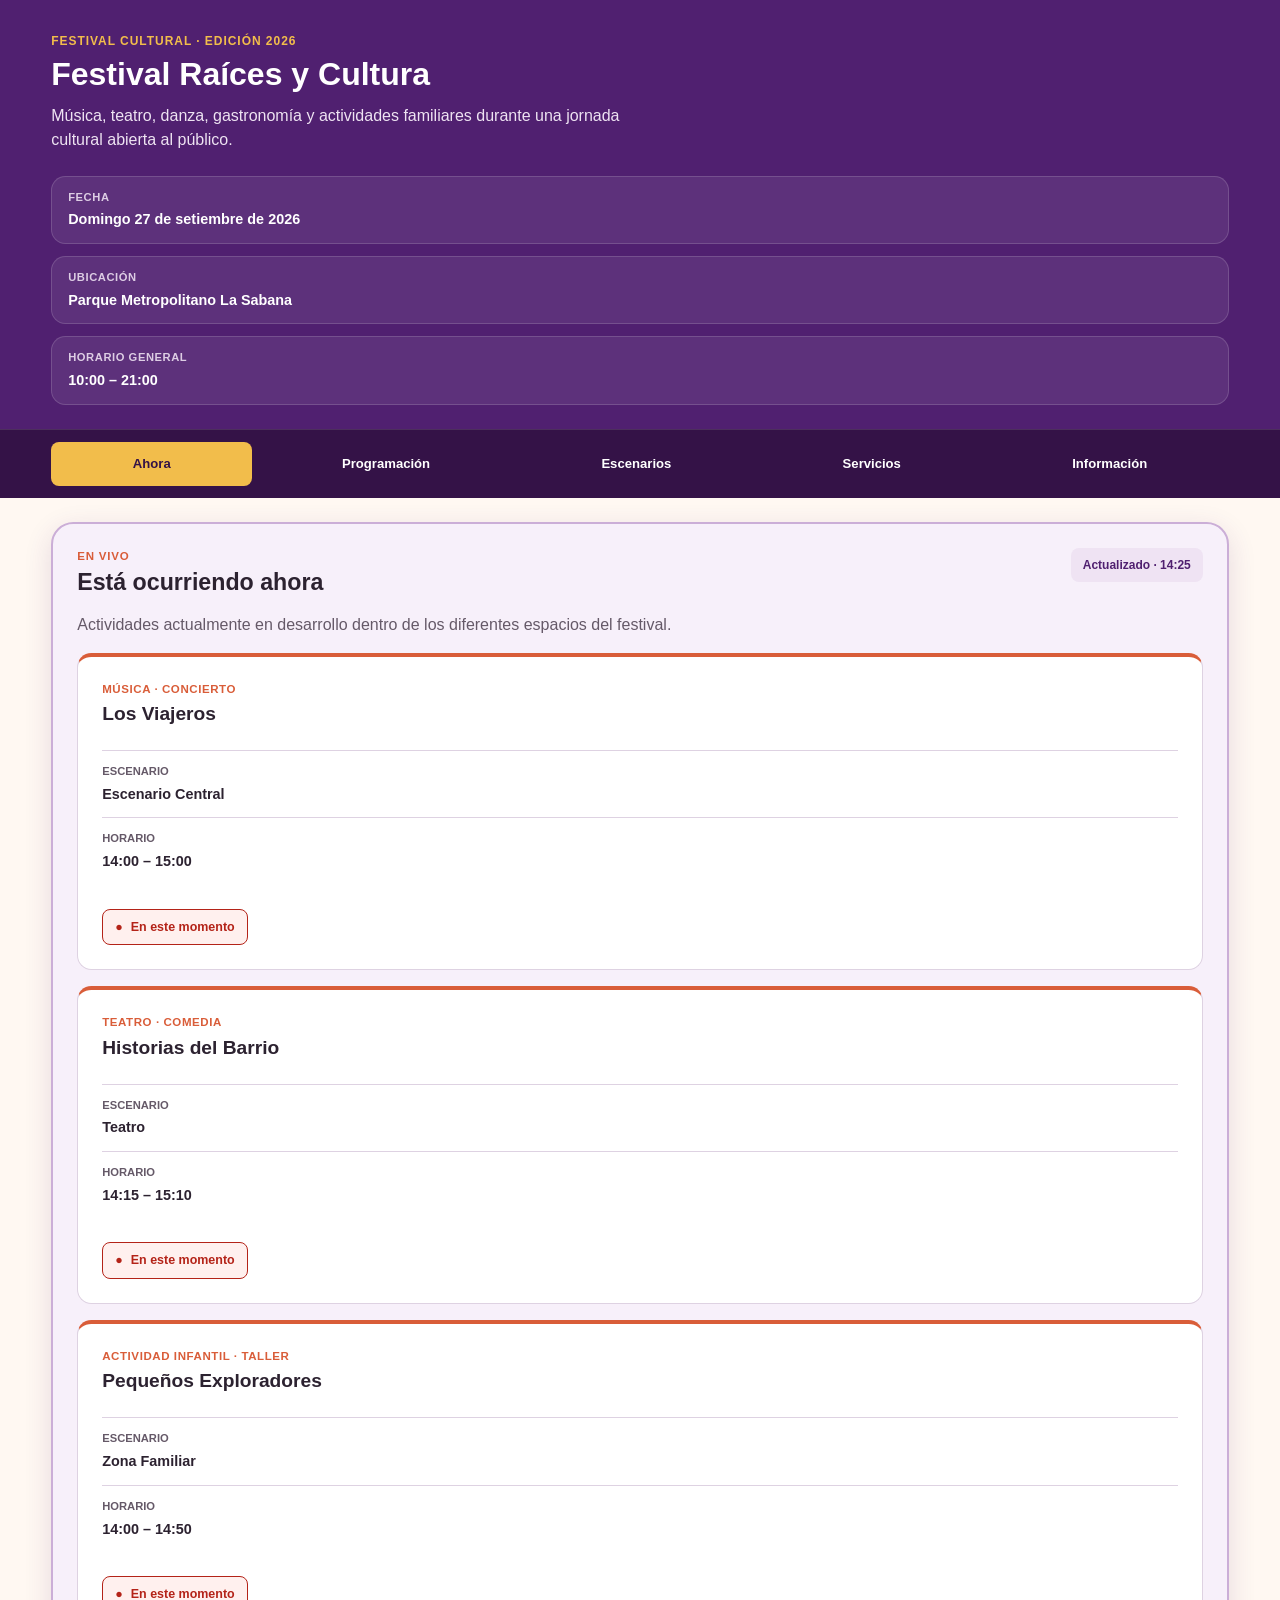
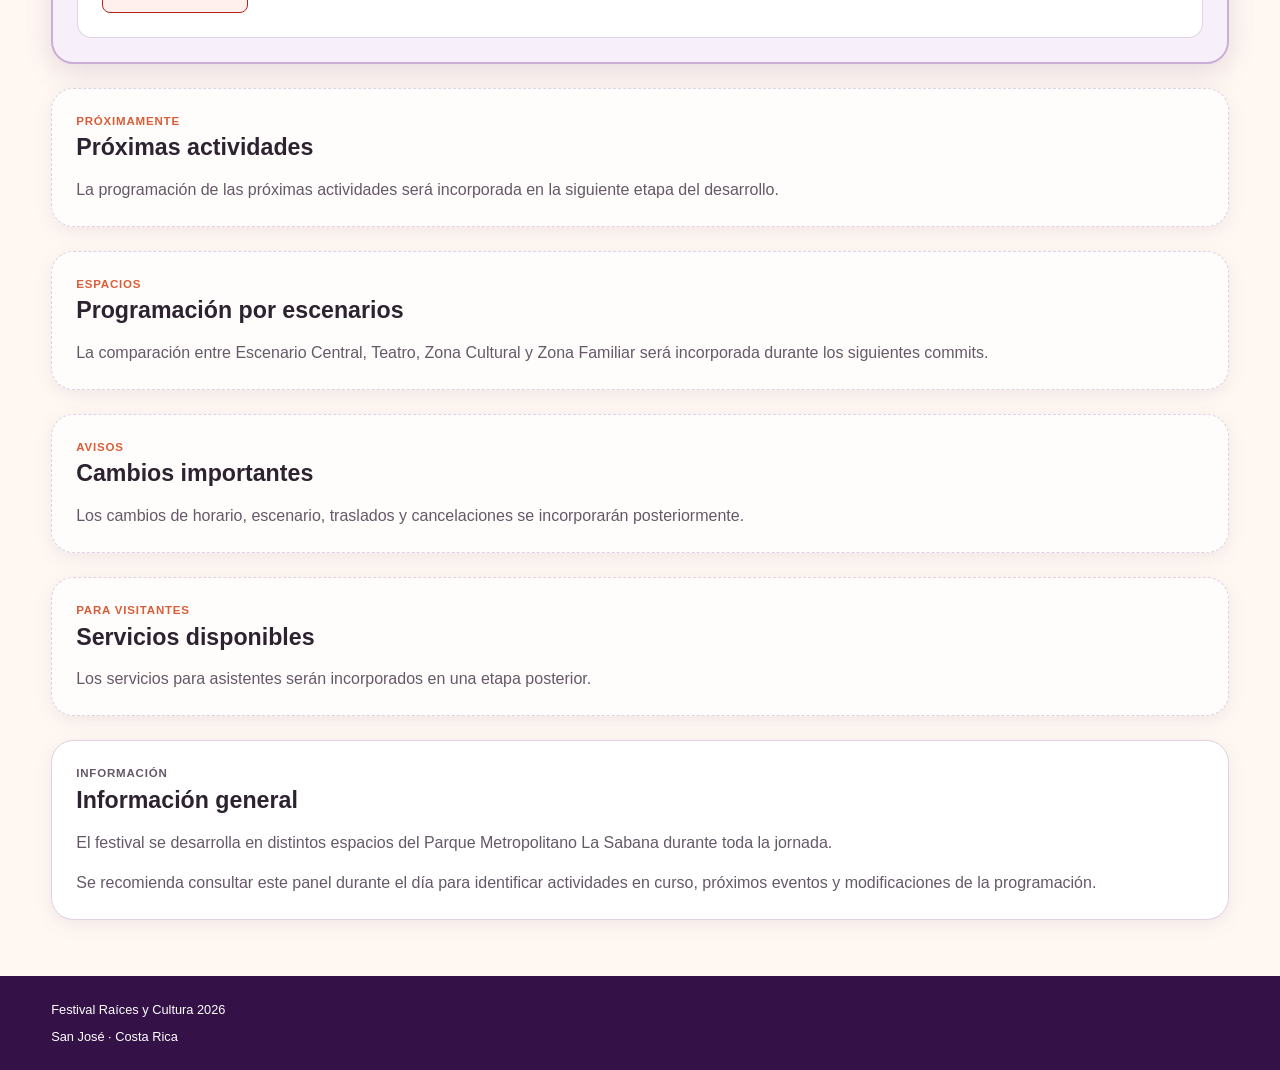
==== caso2/index.html @ fc1876a0 "Inicio de Caso 2 y Creacion de estructura mobile first del panel del festival" ====
<!DOCTYPE html>
<html lang="es">

<head>
    <meta charset="UTF-8">

    <!--
        La interfaz se desarrolla bajo un enfoque mobile-first.
        Esta meta permite que el navegador utilice el ancho
        real del dispositivo.
    -->
    <meta name="viewport" content="width=device-width, initial-scale=1.0">

    <meta
        name="description"
        content="Panel público de información del Festival Raíces y Cultura 2026 en San José, Costa Rica."
    >

    <title>Festival Raíces y Cultura 2026</title>

    <!-- Hoja de estilos principal del Caso 2 -->
    <link rel="stylesheet" href="css/estilos.css">
</head>

<body>

    <!--
        Enlace de accesibilidad para navegación con teclado.
        Se mostrará visualmente únicamente cuando reciba foco.
    -->
    <a
        class="salto-contenido"
        href="#contenido-principal"
    >
        Saltar al contenido principal
    </a>


    <!-- =====================================================
         ENCABEZADO DEL FESTIVAL
         ===================================================== -->
    <header class="encabezado-festival">

        <div class="contenedor encabezado-contenido">

            <div class="identidad-festival">

                <p class="etiqueta-evento">
                    Festival cultural · Edición 2026
                </p>

                <!--
                    Único h1 del documento.
                -->
                <h1>
                    Festival Raíces y Cultura
                </h1>

                <p class="descripcion-festival">
                    Música, teatro, danza, gastronomía y actividades
                    familiares durante una jornada cultural abierta
                    al público.
                </p>

            </div>


            <!--
                Datos generales solicitados en la consigna:
                fecha, ubicación y horario.
            -->
            <div
                class="datos-festival"
                aria-label="Información general del festival"
            >

                <p class="dato-evento">

                    <span class="dato-etiqueta">
                        Fecha
                    </span>

                    <strong>
                        Domingo 27 de setiembre de 2026
                    </strong>

                </p>


                <p class="dato-evento">

                    <span class="dato-etiqueta">
                        Ubicación
                    </span>

                    <strong>
                        Parque Metropolitano La Sabana
                    </strong>

                </p>


                <p class="dato-evento">

                    <span class="dato-etiqueta">
                        Horario general
                    </span>

                    <strong>
                        10:00 – 21:00
                    </strong>

                </p>

            </div>

        </div>


        <!-- =================================================
             NAVEGACIÓN PRINCIPAL
             =================================================

             Flexbox se utilizará para permitir que las opciones
             se distribuyan y envuelvan en pantallas pequeñas.
        -->
        <nav
            class="navegacion-principal"
            aria-label="Navegación del festival"
        >

            <div class="contenedor">

                <ul class="lista-navegacion">

                    <li>
                        <a
                            class="enlace-activo"
                            href="#ahora"
                        >
                            Ahora
                        </a>
                    </li>

                    <li>
                        <a href="#programacion">
                            Programación
                        </a>
                    </li>

                    <li>
                        <a href="#escenarios">
                            Escenarios
                        </a>
                    </li>

                    <li>
                        <a href="#servicios">
                            Servicios
                        </a>
                    </li>

                    <li>
                        <a href="#informacion">
                            Información
                        </a>
                    </li>

                </ul>

            </div>

        </nav>

    </header>


    <!-- =====================================================
         CONTENIDO PRINCIPAL
         ===================================================== -->
    <main
        id="contenido-principal"
        class="contenedor contenido-festival"
    >


        <!-- =================================================
             AHORA
             =================================================

             Esta sección recibe la mayor jerarquía visual
             inicial porque en teléfono el visitante necesita
             identificar primero qué está ocurriendo.
        -->
        <section
            id="ahora"
            class="seccion ahora"
        >

            <header class="encabezado-seccion encabezado-ahora">

                <div>

                    <p class="categoria-seccion">
                        En vivo
                    </p>

                    <h2>
                        Está ocurriendo ahora
                    </h2>

                </div>

                <p class="hora-referencia">
                    Actualizado · 14:25
                </p>

            </header>


            <p class="introduccion-seccion">
                Actividades actualmente en desarrollo dentro de
                los diferentes espacios del festival.
            </p>


            <div class="actividades-ahora">


                <!-- =========================================
                     ACTIVIDAD ACTUAL 1
                     ========================================= -->
                <article class="actividad-actual">

                    <header class="actividad-encabezado">

                        <p class="tipo-actividad">
                            Música · Concierto
                        </p>

                        <h3>
                            Los Viajeros
                        </h3>

                    </header>


                    <dl class="actividad-datos">

                        <div class="dato-actividad">

                            <dt>
                                Escenario
                            </dt>

                            <dd>
                                Escenario Central
                            </dd>

                        </div>


                        <div class="dato-actividad">

                            <dt>
                                Horario
                            </dt>

                            <dd>
                                <time datetime="14:00">
                                    14:00
                                </time>
                                –
                                <time datetime="15:00">
                                    15:00
                                </time>
                            </dd>

                        </div>

                    </dl>


                    <!--
                        El estado se comunica mediante texto
                        y símbolo además del color.
                    -->
                    <footer class="actividad-pie">

                        <span class="estado-en-vivo">

                            <span aria-hidden="true">
                                ●
                            </span>

                            En este momento

                        </span>

                    </footer>

                </article>


                <!-- =========================================
                     ACTIVIDAD ACTUAL 2
                     ========================================= -->
                <article class="actividad-actual">

                    <header class="actividad-encabezado">

                        <p class="tipo-actividad">
                            Teatro · Comedia
                        </p>

                        <h3>
                            Historias del Barrio
                        </h3>

                    </header>


                    <dl class="actividad-datos">

                        <div class="dato-actividad">

                            <dt>
                                Escenario
                            </dt>

                            <dd>
                                Teatro
                            </dd>

                        </div>


                        <div class="dato-actividad">

                            <dt>
                                Horario
                            </dt>

                            <dd>
                                <time datetime="14:15">
                                    14:15
                                </time>
                                –
                                <time datetime="15:10">
                                    15:10
                                </time>
                            </dd>

                        </div>

                    </dl>


                    <footer class="actividad-pie">

                        <span class="estado-en-vivo">

                            <span aria-hidden="true">
                                ●
                            </span>

                            En este momento

                        </span>

                    </footer>

                </article>


                <!-- =========================================
                     ACTIVIDAD ACTUAL 3
                     ========================================= -->
                <article class="actividad-actual">

                    <header class="actividad-encabezado">

                        <p class="tipo-actividad">
                            Actividad infantil · Taller
                        </p>

                        <h3>
                            Pequeños Exploradores
                        </h3>

                    </header>


                    <dl class="actividad-datos">

                        <div class="dato-actividad">

                            <dt>
                                Escenario
                            </dt>

                            <dd>
                                Zona Familiar
                            </dd>

                        </div>


                        <div class="dato-actividad">

                            <dt>
                                Horario
                            </dt>

                            <dd>
                                <time datetime="14:00">
                                    14:00
                                </time>
                                –
                                <time datetime="14:50">
                                    14:50
                                </time>
                            </dd>

                        </div>

                    </dl>


                    <footer class="actividad-pie">

                        <span class="estado-en-vivo">

                            <span aria-hidden="true">
                                ●
                            </span>

                            En este momento

                        </span>

                    </footer>

                </article>

            </div>

        </section>


        <!-- =================================================
             PRÓXIMAS ACTIVIDADES

             Se desarrollará completamente en el Commit 8.
             ================================================= -->
        <section
            id="programacion"
            class="seccion seccion-pendiente"
        >

            <header class="encabezado-seccion">

                <p class="categoria-seccion">
                    Próximamente
                </p>

                <h2>
                    Próximas actividades
                </h2>

            </header>

            <p>
                La programación de las próximas actividades será
                incorporada en la siguiente etapa del desarrollo.
            </p>

        </section>


        <!-- =================================================
             PROGRAMACIÓN POR ESCENARIOS

             Se desarrollará mediante CSS Grid posteriormente.
             ================================================= -->
        <section
            id="escenarios"
            class="seccion seccion-pendiente"
        >

            <header class="encabezado-seccion">

                <p class="categoria-seccion">
                    Espacios
                </p>

                <h2>
                    Programación por escenarios
                </h2>

            </header>

            <p>
                La comparación entre Escenario Central, Teatro,
                Zona Cultural y Zona Familiar será incorporada
                durante los siguientes commits.
            </p>

        </section>


        <!-- =================================================
             CAMBIOS IMPORTANTES

             Aunque no forma parte de la navegación principal,
             constituye una zona independiente solicitada por
             la consigna.
             ================================================= -->
        <aside
            id="cambios"
            class="seccion seccion-pendiente"
        >

            <header class="encabezado-seccion">

                <p class="categoria-seccion">
                    Avisos
                </p>

                <h2>
                    Cambios importantes
                </h2>

            </header>

            <p>
                Los cambios de horario, escenario, traslados y
                cancelaciones se incorporarán posteriormente.
            </p>

        </aside>


        <!-- =================================================
             SERVICIOS
             ================================================= -->
        <section
            id="servicios"
            class="seccion seccion-pendiente"
        >

            <header class="encabezado-seccion">

                <p class="categoria-seccion">
                    Para visitantes
                </p>

                <h2>
                    Servicios disponibles
                </h2>

            </header>

            <p>
                Los servicios para asistentes serán incorporados
                en una etapa posterior.
            </p>

        </section>


        <!-- =================================================
             INFORMACIÓN GENERAL
             ================================================= -->
        <section
            id="informacion"
            class="seccion seccion-informacion"
        >

            <header class="encabezado-seccion">

                <p class="categoria-seccion">
                    Información
                </p>

                <h2>
                    Información general
                </h2>

            </header>

            <p>
                El festival se desarrolla en distintos espacios
                del Parque Metropolitano La Sabana durante toda
                la jornada.
            </p>

            <p>
                Se recomienda consultar este panel durante el día
                para identificar actividades en curso, próximos
                eventos y modificaciones de la programación.
            </p>

        </section>

    </main>


    <!-- =====================================================
         PIE DE PÁGINA
         ===================================================== -->
    <footer class="pie-pagina">

        <div class="contenedor contenido-pie">

            <p>
                Festival Raíces y Cultura 2026
            </p>

            <p>
                San José · Costa Rica
            </p>

        </div>

    </footer>

</body>

</html>
---- caso2/css/estilos.css ----
/* ==========================================================
   CASO 2
   PANEL PÚBLICO DE INFORMACIÓN DE UN FESTIVAL

   Commit 7:
   - Estructura visual inicial del festival.
   - Enfoque explícitamente mobile-first.
   - Encabezado con datos generales.
   - Navegación mediante Flexbox.
   - Sección "Ahora" con tres actividades.
   - Variables CSS y modelo de caja.
   - Accesibilidad básica.
   - Sin media queries todavía.

   El diseño se diferencia deliberadamente del Caso 1:
   este panel prioriza la consulta rápida desde teléfono.
   ========================================================== */


/* ==========================================================
   1. VARIABLES CSS
   ========================================================== */

:root {

    /* Identidad visual del festival */
    --color-primario: #502070;
    --color-primario-oscuro: #341247;
    --color-secundario: #d95d39;

    /* Acentos */
    --color-acento: #f2bd4b;
    --color-en-vivo: #b42318;
    --color-en-vivo-fondo: #fff0ee;

    /* Fondos */
    --color-fondo: #fff8f2;
    --color-superficie: #ffffff;
    --color-superficie-alterna: #f7f0fa;

    /* Texto */
    --color-texto: #2c2230;
    --color-texto-secundario: #655968;
    --color-texto-claro: #ffffff;

    /* Bordes */
    --color-borde: #ded2e2;

    /* Foco accesible */
    --color-foco: #ffd972;

    /* Espaciado */
    --espacio-2xs: 0.25rem;
    --espacio-xs: 0.5rem;
    --espacio-sm: 0.75rem;
    --espacio-md: 1rem;
    --espacio-lg: 1.5rem;
    --espacio-xl: 2rem;
    --espacio-2xl: 3rem;

    /* Radios */
    --radio-sm: 0.5rem;
    --radio-md: 0.9rem;
    --radio-lg: 1.4rem;

    /* Sombras */
    --sombra-suave:
        0 0.3rem 1.2rem rgba(80, 32, 112, 0.08);

    --sombra-destacada:
        0 0.5rem 1.7rem rgba(80, 32, 112, 0.14);

    /* Contenedor */
    --ancho-contenido: 75rem;
}


/* ==========================================================
   2. MODELO DE CAJA
   ========================================================== */

*,
*::before,
*::after {
    box-sizing: border-box;
}


/* ==========================================================
   3. BASE MOBILE-FIRST
   ========================================================== */

html {
    scroll-behavior: smooth;
}


body {
    margin: 0;

    font-family:
        Arial,
        Helvetica,
        sans-serif;

    line-height: 1.5;

    color: var(--color-texto);
    background-color: var(--color-fondo);
}


/*
   Contenedor reutilizable.

   El ancho relativo permite que la interfaz responda
   naturalmente al tamaño del dispositivo.
*/
.contenedor {
    width: 92%;
    max-width: var(--ancho-contenido);

    margin-inline: auto;
}


/* ==========================================================
   4. IMÁGENES ADAPTABLES
   ========================================================== */

/*
   Si posteriormente se incorpora alguna imagen,
   nunca excederá el ancho disponible.
*/
img {
    display: block;

    max-width: 100%;
    height: auto;
}


/* ==========================================================
   5. TIPOGRAFÍA
   ========================================================== */

h1,
h2,
h3,
p,
dl,
dd {
    margin-top: 0;
}


h1 {
    margin-bottom: var(--espacio-sm);

    font-size: 2rem;
    line-height: 1.05;
}


h2 {
    margin-bottom: var(--espacio-xs);

    font-size: 1.45rem;
    line-height: 1.2;
}


h3 {
    margin-bottom: var(--espacio-xs);

    font-size: 1.1rem;
    line-height: 1.25;
}


p {
    margin-bottom: var(--espacio-md);
}


/* ==========================================================
   6. ACCESIBILIDAD: SALTO AL CONTENIDO
   ========================================================== */

.salto-contenido {
    position: absolute;

    top: -5rem;
    left: var(--espacio-md);

    z-index: 100;

    padding:
        var(--espacio-sm)
        var(--espacio-md);

    color: var(--color-primario-oscuro);

    font-weight: 700;

    text-decoration: none;

    background-color:
        var(--color-foco);

    border-radius:
        var(--radio-sm);
}


.salto-contenido:focus {
    top: var(--espacio-md);
}


/* ==========================================================
   7. ENCABEZADO DEL FESTIVAL
   ========================================================== */

.encabezado-festival {
    color: var(--color-texto-claro);

    background-color:
        var(--color-primario);
}


.encabezado-contenido {
    display: flex;
    flex-direction: column;

    gap: var(--espacio-lg);

    padding-block:
        var(--espacio-xl)
        var(--espacio-lg);
}


.identidad-festival {
    max-width: 42rem;
}


.etiqueta-evento {
    margin-bottom:
        var(--espacio-xs);

    color: var(--color-acento);

    font-size: 0.75rem;
    font-weight: 700;

    letter-spacing: 0.08em;
    text-transform: uppercase;
}


.descripcion-festival {
    margin-bottom: 0;

    max-width: 38rem;

    color: #eee3f2;
}


/* ==========================================================
   8. DATOS DEL FESTIVAL
   FLEXBOX
   ========================================================== */

.datos-festival {
    display: flex;
    flex-direction: column;

    gap: var(--espacio-sm);
}


.dato-evento {
    margin-bottom: 0;

    padding:
        var(--espacio-sm)
        var(--espacio-md);

    background-color:
        rgba(255, 255, 255, 0.08);

    border:
        0.0625rem
        solid
        rgba(255, 255, 255, 0.15);

    border-radius:
        var(--radio-md);
}


.dato-etiqueta {
    display: block;

    margin-bottom:
        var(--espacio-2xs);

    color: #ddcde4;

    font-size: 0.7rem;
    font-weight: 700;

    letter-spacing: 0.05em;
    text-transform: uppercase;
}


.dato-evento strong {
    display: block;

    font-size: 0.9rem;
}


/* ==========================================================
   9. NAVEGACIÓN
   FLEXBOX
   ========================================================== */

.navegacion-principal {
    padding-block:
        var(--espacio-sm);

    background-color:
        var(--color-primario-oscuro);

    border-top:
        0.0625rem
        solid
        rgba(255, 255, 255, 0.12);
}


.lista-navegacion {
    display: flex;
    flex-wrap: wrap;

    gap: var(--espacio-xs);

    margin: 0;
    padding: 0;

    list-style: none;
}


.lista-navegacion li {
    flex: 1 1 auto;

    min-width: 0;
}


.lista-navegacion a {
    display: block;

    padding:
        var(--espacio-sm);

    color: var(--color-texto-claro);

    font-size: 0.82rem;
    font-weight: 700;

    text-align: center;
    text-decoration: none;

    border-radius:
        var(--radio-sm);
}


.lista-navegacion a:hover {
    background-color:
        rgba(255, 255, 255, 0.12);
}


.lista-navegacion a:focus-visible {
    outline:
        0.1875rem
        solid
        var(--color-foco);

    outline-offset:
        0.1rem;
}


.lista-navegacion .enlace-activo {
    color:
        var(--color-primario-oscuro);

    background-color:
        var(--color-acento);
}


/* ==========================================================
   10. CONTENIDO PRINCIPAL
   ========================================================== */

.contenido-festival {
    padding-block:
        var(--espacio-lg)
        var(--espacio-xl);
}


/*
   Las secciones se mantienen inicialmente una debajo
   de otra porque el CSS base está diseñado para teléfono.
*/
.seccion {
    min-width: 0;

    margin-bottom:
        var(--espacio-lg);

    padding:
        var(--espacio-lg);

    background-color:
        var(--color-superficie);

    border:
        0.0625rem
        solid
        var(--color-borde);

    border-radius:
        var(--radio-lg);

    box-shadow:
        var(--sombra-suave);

    scroll-margin-top:
        var(--espacio-md);
}


.encabezado-seccion {
    margin-bottom:
        var(--espacio-md);
}


.categoria-seccion {
    margin-bottom:
        var(--espacio-2xs);

    color:
        var(--color-secundario);

    font-size: 0.72rem;
    font-weight: 700;

    letter-spacing: 0.07em;
    text-transform: uppercase;
}


.introduccion-seccion {
    color:
        var(--color-texto-secundario);
}


/* ==========================================================
   11. SECCIÓN "AHORA"
   ========================================================== */

/*
   Esta sección recibe mayor peso visual debido a que
   constituye la prioridad principal en teléfono.
*/
.ahora {
    padding:
        var(--espacio-lg);

    background:
        var(--color-superficie-alterna);

    border:
        0.125rem
        solid
        #cbaed7;

    box-shadow:
        var(--sombra-destacada);
}


.encabezado-ahora {
    display: flex;
    flex-wrap: wrap;

    justify-content: space-between;
    align-items: flex-start;

    gap: var(--espacio-sm);
}


.encabezado-ahora h2 {
    margin-bottom: 0;
}


.hora-referencia {
    margin-bottom: 0;

    padding:
        var(--espacio-xs)
        var(--espacio-sm);

    color:
        var(--color-primario);

    font-size: 0.75rem;
    font-weight: 700;

    background-color:
        #efe3f3;

    border-radius:
        var(--radio-sm);
}


/* ==========================================================
   12. ACTIVIDADES ACTUALES
   ========================================================== */

.actividades-ahora {
    display: flex;
    flex-direction: column;

    gap:
        var(--espacio-md);
}


.actividad-actual {
    min-width: 0;

    padding:
        var(--espacio-lg);

    background-color:
        var(--color-superficie);

    border:
        0.0625rem
        solid
        var(--color-borde);

    border-top:
        0.3rem
        solid
        var(--color-secundario);

    border-radius:
        var(--radio-md);
}


.actividad-encabezado {
    margin-bottom:
        var(--espacio-lg);
}


.tipo-actividad {
    margin-bottom:
        var(--espacio-2xs);

    color:
        var(--color-secundario);

    font-size: 0.72rem;
    font-weight: 700;

    letter-spacing: 0.05em;
    text-transform: uppercase;
}


.actividad-encabezado h3 {
    margin-bottom: 0;

    font-size: 1.2rem;
}


/* ==========================================================
   13. DATOS DE ACTIVIDADES
   ========================================================== */

.actividad-datos {
    margin-bottom:
        var(--espacio-lg);
}


.dato-actividad {
    padding-block:
        var(--espacio-sm);

    border-top:
        0.0625rem
        solid
        var(--color-borde);
}


.dato-actividad dt {
    margin-bottom:
        var(--espacio-2xs);

    color:
        var(--color-texto-secundario);

    font-size: 0.7rem;
    font-weight: 700;

    text-transform: uppercase;
}


.dato-actividad dd {
    margin-left: 0;
    margin-bottom: 0;

    font-size: 0.9rem;
    font-weight: 600;
}


/* ==========================================================
   14. ESTADO "EN ESTE MOMENTO"
   ========================================================== */

/*
   No depende exclusivamente del color:
   utiliza símbolo + texto + borde.
*/
.estado-en-vivo {
    display: inline-flex;

    align-items: center;

    gap:
        var(--espacio-xs);

    padding:
        var(--espacio-xs)
        var(--espacio-sm);

    color:
        var(--color-en-vivo);

    font-size: 0.78rem;
    font-weight: 700;

    background-color:
        var(--color-en-vivo-fondo);

    border:
        0.0625rem
        solid
        var(--color-en-vivo);

    border-radius:
        var(--radio-sm);
}


/* ==========================================================
   15. SECCIONES EN DESARROLLO
   ========================================================== */

/*
   Estos estilos indican que el contenido existe dentro
   de la estructura semántica, aunque todavía será
   desarrollado en los siguientes commits.
*/
.seccion-pendiente {
    background-color:
        #fffdfb;

    border-style:
        dashed;
}


.seccion-pendiente > p {
    margin-bottom: 0;

    color:
        var(--color-texto-secundario);
}


/* ==========================================================
   16. INFORMACIÓN GENERAL
   ========================================================== */

.seccion-informacion p {
    color:
        var(--color-texto-secundario);
}


.seccion-informacion p:last-child {
    margin-bottom: 0;
}


/* ==========================================================
   17. PIE DE PÁGINA
   ========================================================== */

.pie-pagina {
    padding-block:
        var(--espacio-lg);

    color:
        var(--color-texto-claro);

    background-color:
        var(--color-primario-oscuro);
}


.contenido-pie {
    display: flex;
    flex-direction: column;

    gap:
        var(--espacio-xs);
}


.pie-pagina p {
    margin-bottom: 0;

    font-size: 0.8rem;
}


/* ==========================================================
   18. PREFERENCIA DE MOVIMIENTO REDUCIDO
   ========================================================== */

@media (prefers-reduced-motion: reduce) {

    html {
        scroll-behavior: auto;
    }

}
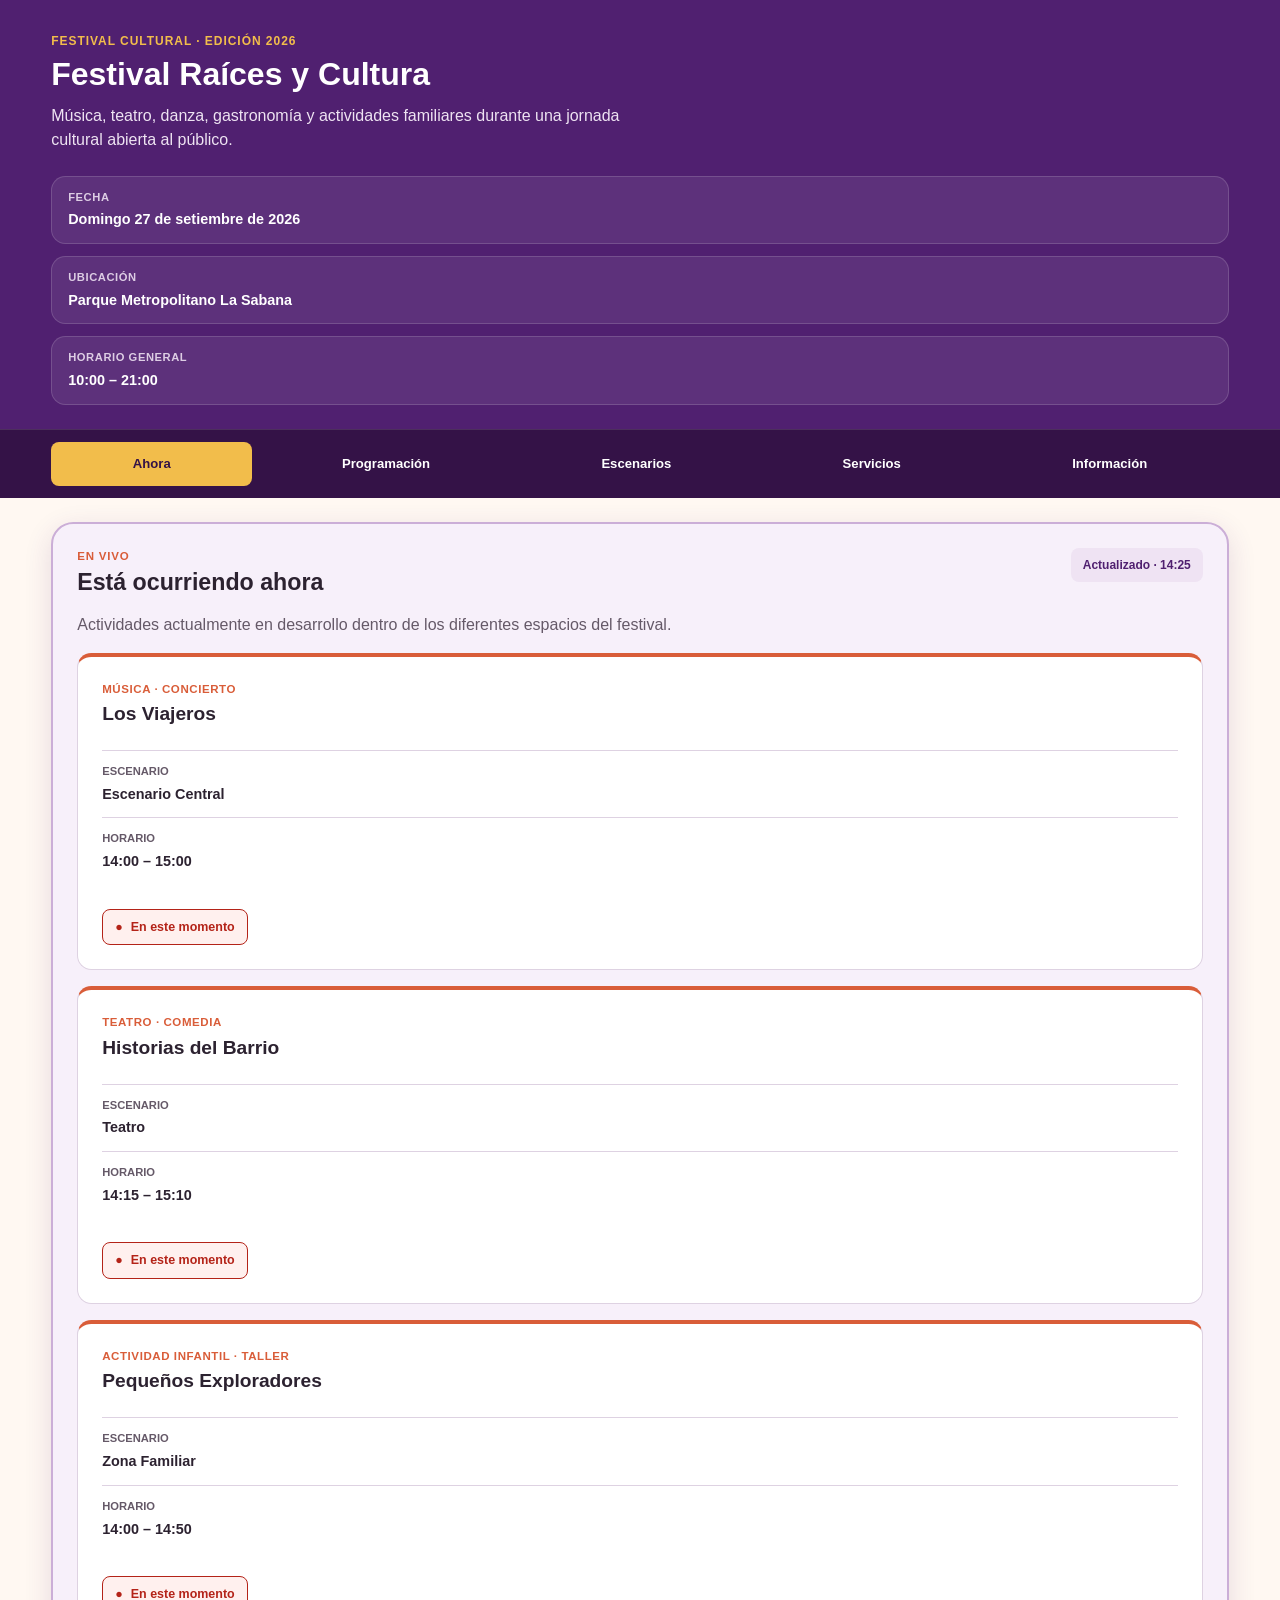
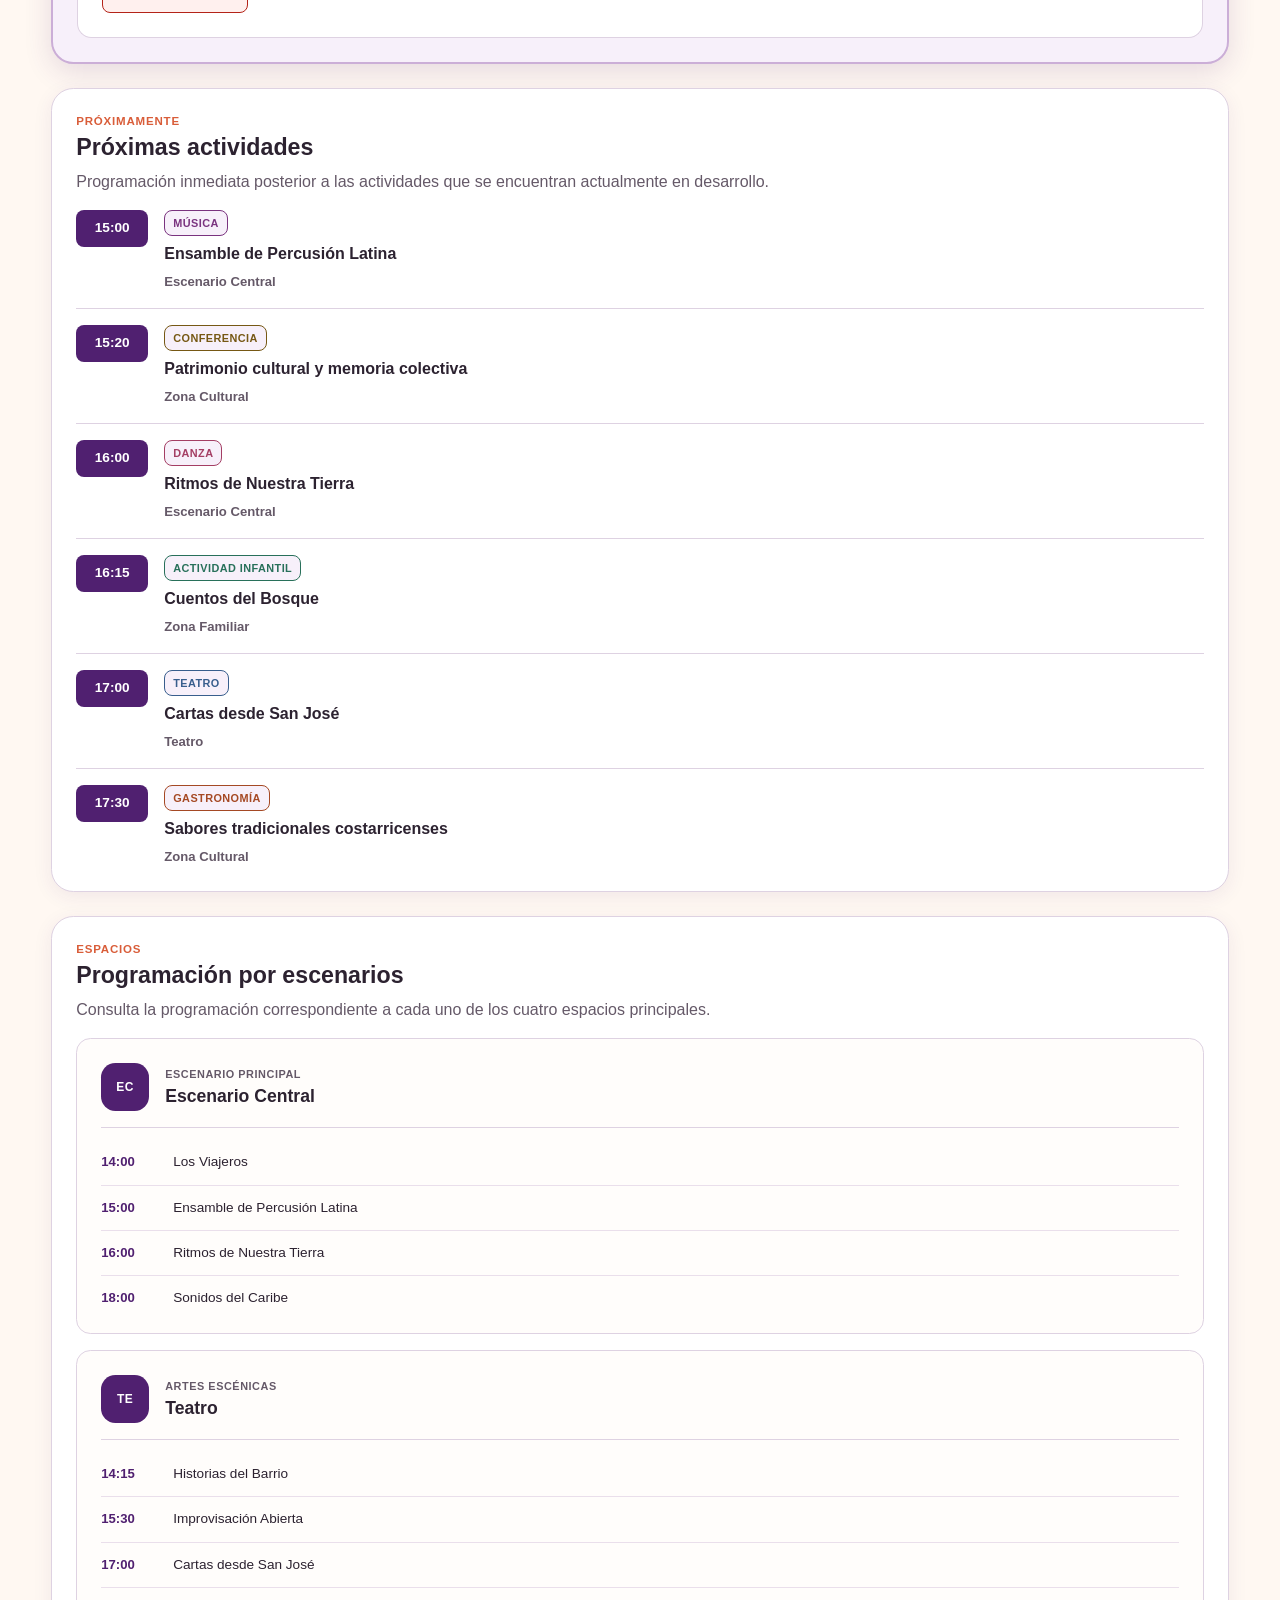
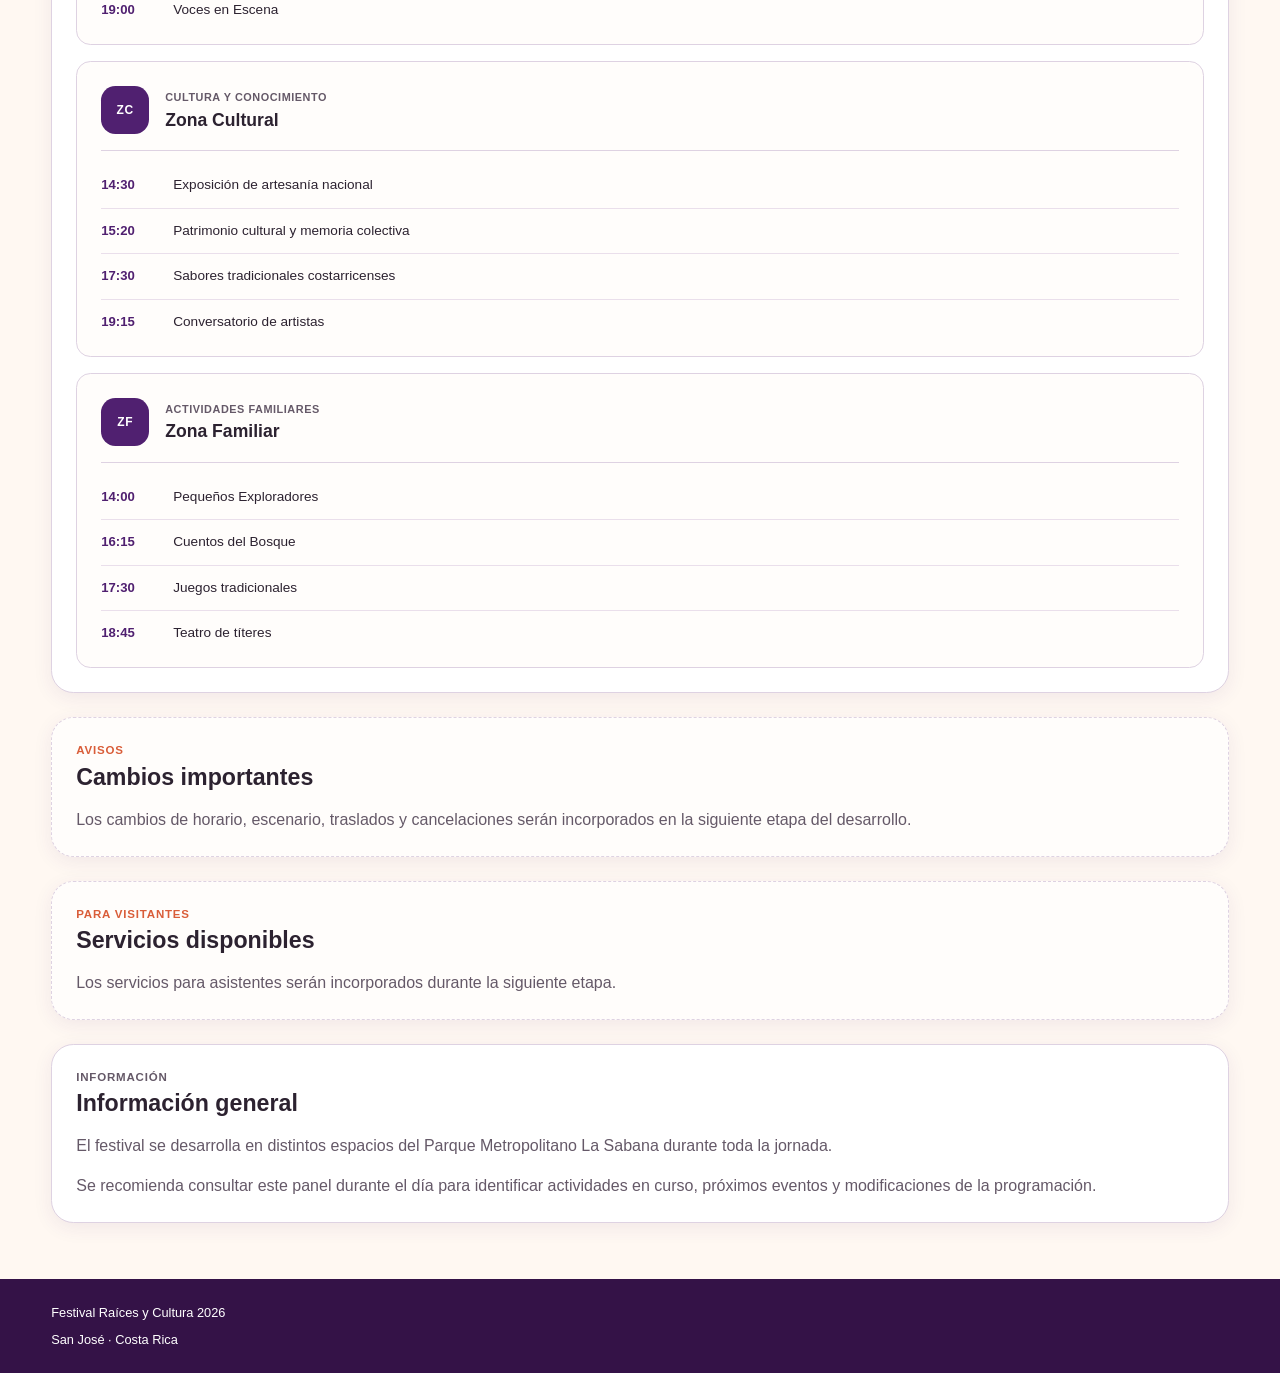
==== commit 8b697091: "Agrega actividades y programacion por escenarios caso 2" ====
--- a/caso2/index.html
+++ b/caso2/index.html
@@ -26,7 +26,7 @@
 
     <!--
         Enlace de accesibilidad para navegación con teclado.
-        Se mostrará visualmente únicamente cuando reciba foco.
+        Se vuelve visible cuando recibe foco.
     -->
     <a
         class="salto-contenido"
@@ -49,9 +49,7 @@
                     Festival cultural · Edición 2026
                 </p>
 
-                <!--
-                    Único h1 del documento.
-                -->
+                <!-- Único h1 del documento -->
                 <h1>
                     Festival Raíces y Cultura
                 </h1>
@@ -66,7 +64,7 @@
 
 
             <!--
-                Datos generales solicitados en la consigna:
+                Datos generales solicitados:
                 fecha, ubicación y horario.
             -->
             <div
@@ -119,11 +117,7 @@
 
         <!-- =================================================
              NAVEGACIÓN PRINCIPAL
-             =================================================
-
-             Flexbox se utilizará para permitir que las opciones
-             se distribuyan y envuelvan en pantallas pequeñas.
-        -->
+             ================================================= -->
         <nav
             class="navegacion-principal"
             aria-label="Navegación del festival"
@@ -186,12 +180,7 @@
 
         <!-- =================================================
              AHORA
-             =================================================
-
-             Esta sección recibe la mayor jerarquía visual
-             inicial porque en teléfono el visitante necesita
-             identificar primero qué está ocurriendo.
-        -->
+             ================================================= -->
         <section
             id="ahora"
             class="seccion ahora"
@@ -267,13 +256,9 @@
                             </dt>
 
                             <dd>
-                                <time datetime="14:00">
-                                    14:00
-                                </time>
+                                <time datetime="14:00">14:00</time>
                                 –
-                                <time datetime="15:00">
-                                    15:00
-                                </time>
+                                <time datetime="15:00">15:00</time>
                             </dd>
 
                         </div>
@@ -281,10 +266,6 @@
                     </dl>
 
 
-                    <!--
-                        El estado se comunica mediante texto
-                        y símbolo además del color.
-                    -->
                     <footer class="actividad-pie">
 
                         <span class="estado-en-vivo">
@@ -342,13 +323,9 @@
                             </dt>
 
                             <dd>
-                                <time datetime="14:15">
-                                    14:15
-                                </time>
+                                <time datetime="14:15">14:15</time>
                                 –
-                                <time datetime="15:10">
-                                    15:10
-                                </time>
+                                <time datetime="15:10">15:10</time>
                             </dd>
 
                         </div>
@@ -413,13 +390,9 @@
                             </dt>
 
                             <dd>
-                                <time datetime="14:00">
-                                    14:00
-                                </time>
+                                <time datetime="14:00">14:00</time>
                                 –
-                                <time datetime="14:50">
-                                    14:50
-                                </time>
+                                <time datetime="14:50">14:50</time>
                             </dd>
 
                         </div>
@@ -450,12 +423,16 @@
 
         <!-- =================================================
              PRÓXIMAS ACTIVIDADES
-
-             Se desarrollará completamente en el Commit 8.
-             ================================================= -->
+             =================================================
+
+             La lista contiene seis actividades futuras.
+
+             Se utiliza <ol> porque existe un orden cronológico
+             significativo.
+        -->
         <section
             id="programacion"
-            class="seccion seccion-pendiente"
+            class="seccion seccion-proximas"
         >
 
             <header class="encabezado-seccion">
@@ -468,24 +445,248 @@
                     Próximas actividades
                 </h2>
 
+                <p class="descripcion-seccion">
+                    Programación inmediata posterior a las actividades
+                    que se encuentran actualmente en desarrollo.
+                </p>
+
             </header>
 
-            <p>
-                La programación de las próximas actividades será
-                incorporada en la siguiente etapa del desarrollo.
-            </p>
+
+            <ol class="lista-proximas">
+
+
+                <!-- =========================================
+                     PRÓXIMA ACTIVIDAD 1
+                     ========================================= -->
+                <li class="proxima-actividad">
+
+                    <time
+                        class="proxima-hora"
+                        datetime="15:00"
+                    >
+                        15:00
+                    </time>
+
+
+                    <article class="proxima-contenido">
+
+                        <header>
+
+                            <p class="categoria-actividad categoria-musica">
+                                Música
+                            </p>
+
+                            <h3>
+                                Ensamble de Percusión Latina
+                            </h3>
+
+                        </header>
+
+                        <p class="proxima-escenario">
+                            Escenario Central
+                        </p>
+
+                    </article>
+
+                </li>
+
+
+                <!-- =========================================
+                     PRÓXIMA ACTIVIDAD 2
+                     ========================================= -->
+                <li class="proxima-actividad">
+
+                    <time
+                        class="proxima-hora"
+                        datetime="15:20"
+                    >
+                        15:20
+                    </time>
+
+
+                    <article class="proxima-contenido">
+
+                        <header>
+
+                            <p class="categoria-actividad categoria-conferencia">
+                                Conferencia
+                            </p>
+
+                            <h3>
+                                Patrimonio cultural y memoria colectiva
+                            </h3>
+
+                        </header>
+
+                        <p class="proxima-escenario">
+                            Zona Cultural
+                        </p>
+
+                    </article>
+
+                </li>
+
+
+                <!-- =========================================
+                     PRÓXIMA ACTIVIDAD 3
+                     ========================================= -->
+                <li class="proxima-actividad">
+
+                    <time
+                        class="proxima-hora"
+                        datetime="16:00"
+                    >
+                        16:00
+                    </time>
+
+
+                    <article class="proxima-contenido">
+
+                        <header>
+
+                            <p class="categoria-actividad categoria-danza">
+                                Danza
+                            </p>
+
+                            <h3>
+                                Ritmos de Nuestra Tierra
+                            </h3>
+
+                        </header>
+
+                        <p class="proxima-escenario">
+                            Escenario Central
+                        </p>
+
+                    </article>
+
+                </li>
+
+
+                <!-- =========================================
+                     PRÓXIMA ACTIVIDAD 4
+                     ========================================= -->
+                <li class="proxima-actividad">
+
+                    <time
+                        class="proxima-hora"
+                        datetime="16:15"
+                    >
+                        16:15
+                    </time>
+
+
+                    <article class="proxima-contenido">
+
+                        <header>
+
+                            <p class="categoria-actividad categoria-infantil">
+                                Actividad infantil
+                            </p>
+
+                            <h3>
+                                Cuentos del Bosque
+                            </h3>
+
+                        </header>
+
+                        <p class="proxima-escenario">
+                            Zona Familiar
+                        </p>
+
+                    </article>
+
+                </li>
+
+
+                <!-- =========================================
+                     PRÓXIMA ACTIVIDAD 5
+                     ========================================= -->
+                <li class="proxima-actividad">
+
+                    <time
+                        class="proxima-hora"
+                        datetime="17:00"
+                    >
+                        17:00
+                    </time>
+
+
+                    <article class="proxima-contenido">
+
+                        <header>
+
+                            <p class="categoria-actividad categoria-teatro">
+                                Teatro
+                            </p>
+
+                            <h3>
+                                Cartas desde San José
+                            </h3>
+
+                        </header>
+
+                        <p class="proxima-escenario">
+                            Teatro
+                        </p>
+
+                    </article>
+
+                </li>
+
+
+                <!-- =========================================
+                     PRÓXIMA ACTIVIDAD 6
+                     ========================================= -->
+                <li class="proxima-actividad">
+
+                    <time
+                        class="proxima-hora"
+                        datetime="17:30"
+                    >
+                        17:30
+                    </time>
+
+
+                    <article class="proxima-contenido">
+
+                        <header>
+
+                            <p class="categoria-actividad categoria-gastronomia">
+                                Gastronomía
+                            </p>
+
+                            <h3>
+                                Sabores tradicionales costarricenses
+                            </h3>
+
+                        </header>
+
+                        <p class="proxima-escenario">
+                            Zona Cultural
+                        </p>
+
+                    </article>
+
+                </li>
+
+            </ol>
 
         </section>
 
 
         <!-- =================================================
              PROGRAMACIÓN POR ESCENARIOS
-
-             Se desarrollará mediante CSS Grid posteriormente.
-             ================================================= -->
+             =================================================
+
+             Esta sección utiliza CSS Grid porque el objetivo
+             final será permitir la comparación simultánea entre
+             diferentes espacios del festival.
+        -->
         <section
             id="escenarios"
-            class="seccion seccion-pendiente"
+            class="seccion seccion-escenarios"
         >
 
             <header class="encabezado-seccion">
@@ -498,23 +699,367 @@
                     Programación por escenarios
                 </h2>
 
+                <p class="descripcion-seccion">
+                    Consulta la programación correspondiente a cada
+                    uno de los cuatro espacios principales.
+                </p>
+
             </header>
 
-            <p>
-                La comparación entre Escenario Central, Teatro,
-                Zona Cultural y Zona Familiar será incorporada
-                durante los siguientes commits.
-            </p>
+
+            <!--
+                Grid específico de escenarios.
+
+                En teléfono funciona con una sola columna.
+                Posteriormente las media queries permitirán
+                comparar varios escenarios simultáneamente.
+            -->
+            <div class="grid-escenarios">
+
+
+                <!-- =========================================
+                     ESCENARIO CENTRAL
+                     ========================================= -->
+                <article class="tarjeta-escenario">
+
+                    <header class="escenario-encabezado">
+
+                        <p class="escenario-codigo">
+                            EC
+                        </p>
+
+                        <div>
+
+                            <p class="escenario-tipo">
+                                Escenario principal
+                            </p>
+
+                            <h3>
+                                Escenario Central
+                            </h3>
+
+                        </div>
+
+                    </header>
+
+
+                    <ol class="programacion-escenario">
+
+                        <li>
+
+                            <time datetime="14:00">
+                                14:00
+                            </time>
+
+                            <span>
+                                Los Viajeros
+                            </span>
+
+                        </li>
+
+
+                        <li>
+
+                            <time datetime="15:00">
+                                15:00
+                            </time>
+
+                            <span>
+                                Ensamble de Percusión Latina
+                            </span>
+
+                        </li>
+
+
+                        <li>
+
+                            <time datetime="16:00">
+                                16:00
+                            </time>
+
+                            <span>
+                                Ritmos de Nuestra Tierra
+                            </span>
+
+                        </li>
+
+
+                        <li>
+
+                            <time datetime="18:00">
+                                18:00
+                            </time>
+
+                            <span>
+                                Sonidos del Caribe
+                            </span>
+
+                        </li>
+
+                    </ol>
+
+                </article>
+
+
+                <!-- =========================================
+                     TEATRO
+                     ========================================= -->
+                <article class="tarjeta-escenario">
+
+                    <header class="escenario-encabezado">
+
+                        <p class="escenario-codigo">
+                            TE
+                        </p>
+
+                        <div>
+
+                            <p class="escenario-tipo">
+                                Artes escénicas
+                            </p>
+
+                            <h3>
+                                Teatro
+                            </h3>
+
+                        </div>
+
+                    </header>
+
+
+                    <ol class="programacion-escenario">
+
+                        <li>
+
+                            <time datetime="14:15">
+                                14:15
+                            </time>
+
+                            <span>
+                                Historias del Barrio
+                            </span>
+
+                        </li>
+
+
+                        <li>
+
+                            <time datetime="15:30">
+                                15:30
+                            </time>
+
+                            <span>
+                                Improvisación Abierta
+                            </span>
+
+                        </li>
+
+
+                        <li>
+
+                            <time datetime="17:00">
+                                17:00
+                            </time>
+
+                            <span>
+                                Cartas desde San José
+                            </span>
+
+                        </li>
+
+
+                        <li>
+
+                            <time datetime="19:00">
+                                19:00
+                            </time>
+
+                            <span>
+                                Voces en Escena
+                            </span>
+
+                        </li>
+
+                    </ol>
+
+                </article>
+
+
+                <!-- =========================================
+                     ZONA CULTURAL
+                     ========================================= -->
+                <article class="tarjeta-escenario">
+
+                    <header class="escenario-encabezado">
+
+                        <p class="escenario-codigo">
+                            ZC
+                        </p>
+
+                        <div>
+
+                            <p class="escenario-tipo">
+                                Cultura y conocimiento
+                            </p>
+
+                            <h3>
+                                Zona Cultural
+                            </h3>
+
+                        </div>
+
+                    </header>
+
+
+                    <ol class="programacion-escenario">
+
+                        <li>
+
+                            <time datetime="14:30">
+                                14:30
+                            </time>
+
+                            <span>
+                                Exposición de artesanía nacional
+                            </span>
+
+                        </li>
+
+
+                        <li>
+
+                            <time datetime="15:20">
+                                15:20
+                            </time>
+
+                            <span>
+                                Patrimonio cultural y memoria colectiva
+                            </span>
+
+                        </li>
+
+
+                        <li>
+
+                            <time datetime="17:30">
+                                17:30
+                            </time>
+
+                            <span>
+                                Sabores tradicionales costarricenses
+                            </span>
+
+                        </li>
+
+
+                        <li>
+
+                            <time datetime="19:15">
+                                19:15
+                            </time>
+
+                            <span>
+                                Conversatorio de artistas
+                            </span>
+
+                        </li>
+
+                    </ol>
+
+                </article>
+
+
+                <!-- =========================================
+                     ZONA FAMILIAR
+                     ========================================= -->
+                <article class="tarjeta-escenario">
+
+                    <header class="escenario-encabezado">
+
+                        <p class="escenario-codigo">
+                            ZF
+                        </p>
+
+                        <div>
+
+                            <p class="escenario-tipo">
+                                Actividades familiares
+                            </p>
+
+                            <h3>
+                                Zona Familiar
+                            </h3>
+
+                        </div>
+
+                    </header>
+
+
+                    <ol class="programacion-escenario">
+
+                        <li>
+
+                            <time datetime="14:00">
+                                14:00
+                            </time>
+
+                            <span>
+                                Pequeños Exploradores
+                            </span>
+
+                        </li>
+
+
+                        <li>
+
+                            <time datetime="16:15">
+                                16:15
+                            </time>
+
+                            <span>
+                                Cuentos del Bosque
+                            </span>
+
+                        </li>
+
+
+                        <li>
+
+                            <time datetime="17:30">
+                                17:30
+                            </time>
+
+                            <span>
+                                Juegos tradicionales
+                            </span>
+
+                        </li>
+
+
+                        <li>
+
+                            <time datetime="18:45">
+                                18:45
+                            </time>
+
+                            <span>
+                                Teatro de títeres
+                            </span>
+
+                        </li>
+
+                    </ol>
+
+                </article>
+
+            </div>
 
         </section>
 
 
         <!-- =================================================
              CAMBIOS IMPORTANTES
-
-             Aunque no forma parte de la navegación principal,
-             constituye una zona independiente solicitada por
-             la consigna.
+             Commit 9
              ================================================= -->
         <aside
             id="cambios"
@@ -535,7 +1080,8 @@
 
             <p>
                 Los cambios de horario, escenario, traslados y
-                cancelaciones se incorporarán posteriormente.
+                cancelaciones serán incorporados en la siguiente
+                etapa del desarrollo.
             </p>
 
         </aside>
@@ -543,6 +1089,7 @@
 
         <!-- =================================================
              SERVICIOS
+             Commit 9
              ================================================= -->
         <section
             id="servicios"
@@ -563,7 +1110,7 @@
 
             <p>
                 Los servicios para asistentes serán incorporados
-                en una etapa posterior.
+                durante la siguiente etapa.
             </p>
 
         </section>
--- a/caso2/css/estilos.css
+++ b/caso2/css/estilos.css
@@ -2,18 +2,17 @@
    CASO 2
    PANEL PÚBLICO DE INFORMACIÓN DE UN FESTIVAL
 
-   Commit 7:
-   - Estructura visual inicial del festival.
-   - Enfoque explícitamente mobile-first.
-   - Encabezado con datos generales.
-   - Navegación mediante Flexbox.
-   - Sección "Ahora" con tres actividades.
-   - Variables CSS y modelo de caja.
-   - Accesibilidad básica.
-   - Sin media queries todavía.
-
-   El diseño se diferencia deliberadamente del Caso 1:
-   este panel prioriza la consulta rápida desde teléfono.
+   Commit 8:
+   - Se mantiene la base mobile-first.
+   - Se mantienen encabezado, navegación y sección Ahora.
+   - Se agregan seis próximas actividades.
+   - Se agregan cuatro espacios de programación.
+   - CSS Grid comienza a resolver específicamente la
+     programación por escenarios.
+   - Flexbox se utiliza para las próximas actividades.
+   - Todavía no se aplican breakpoints de tableta/escritorio.
+   - Cambios importantes y servicios se completarán
+     en el Commit 9.
    ========================================================== */
 
 
@@ -33,10 +32,19 @@
     --color-en-vivo: #b42318;
     --color-en-vivo-fondo: #fff0ee;
 
+    /* Categorías */
+    --color-musica: #7a337f;
+    --color-danza: #a43e64;
+    --color-teatro: #385e8d;
+    --color-cultural: #765814;
+    --color-infantil: #28705a;
+    --color-gastronomia: #a54924;
+
     /* Fondos */
     --color-fondo: #fff8f2;
     --color-superficie: #ffffff;
     --color-superficie-alterna: #f7f0fa;
+    --color-fondo-suave: #fffdfb;
 
     /* Texto */
     --color-texto: #2c2230;
@@ -45,6 +53,7 @@
 
     /* Bordes */
     --color-borde: #ded2e2;
+    --color-borde-suave: #eadfeb;
 
     /* Foco accesible */
     --color-foco: #ffd972;
@@ -110,12 +119,6 @@
 }
 
 
-/*
-   Contenedor reutilizable.
-
-   El ancho relativo permite que la interfaz responda
-   naturalmente al tamaño del dispositivo.
-*/
 .contenedor {
     width: 92%;
     max-width: var(--ancho-contenido);
@@ -128,10 +131,6 @@
    4. IMÁGENES ADAPTABLES
    ========================================================== */
 
-/*
-   Si posteriormente se incorpora alguna imagen,
-   nunca excederá el ancho disponible.
-*/
 img {
     display: block;
 
@@ -421,10 +420,6 @@
 }
 
 
-/*
-   Las secciones se mantienen inicialmente una debajo
-   de otra porque el CSS base está diseñado para teléfono.
-*/
 .seccion {
     min-width: 0;
 
@@ -474,6 +469,7 @@
 }
 
 
+.descripcion-seccion,
 .introduccion-seccion {
     color:
         var(--color-texto-secundario);
@@ -484,10 +480,6 @@
    11. SECCIÓN "AHORA"
    ========================================================== */
 
-/*
-   Esta sección recibe mayor peso visual debido a que
-   constituye la prioridad principal en teléfono.
-*/
 .ahora {
     padding:
         var(--espacio-lg);
@@ -608,7 +600,7 @@
 
 
 /* ==========================================================
-   13. DATOS DE ACTIVIDADES
+   13. DATOS DE ACTIVIDADES ACTUALES
    ========================================================== */
 
 .actividad-datos {
@@ -652,13 +644,9 @@
 
 
 /* ==========================================================
-   14. ESTADO "EN ESTE MOMENTO"
-   ========================================================== */
-
-/*
-   No depende exclusivamente del color:
-   utiliza símbolo + texto + borde.
-*/
+   14. ESTADO EN VIVO
+   ========================================================== */
+
 .estado-en-vivo {
     display: inline-flex;
 
@@ -691,17 +679,378 @@
 
 
 /* ==========================================================
-   15. SECCIONES EN DESARROLLO
-   ========================================================== */
+   15. PRÓXIMAS ACTIVIDADES
+   ========================================================== */
+
+.lista-proximas {
+    margin: 0;
+    padding: 0;
+
+    list-style: none;
+}
+
 
 /*
-   Estos estilos indican que el contenido existe dentro
-   de la estructura semántica, aunque todavía será
-   desarrollado en los siguientes commits.
+   Flexbox resuelve cada fila cronológica.
+
+   La hora y el contenido forman una distribución
+   principalmente horizontal/unidimensional.
 */
+.proxima-actividad {
+    display: flex;
+
+    align-items: flex-start;
+
+    gap:
+        var(--espacio-md);
+
+    min-width: 0;
+
+    padding-block:
+        var(--espacio-md);
+
+    border-bottom:
+        0.0625rem
+        solid
+        var(--color-borde);
+}
+
+
+.proxima-actividad:first-child {
+    padding-top: 0;
+}
+
+
+.proxima-actividad:last-child {
+    padding-bottom: 0;
+
+    border-bottom: 0;
+}
+
+
+.proxima-hora {
+    display: inline-flex;
+
+    flex: 0 0 4.5rem;
+
+    justify-content: center;
+
+    padding:
+        var(--espacio-xs)
+        var(--espacio-sm);
+
+    color:
+        var(--color-texto-claro);
+
+    font-size: 0.85rem;
+    font-weight: 700;
+
+    background-color:
+        var(--color-primario);
+
+    border-radius:
+        var(--radio-sm);
+}
+
+
+.proxima-contenido {
+    flex: 1 1 auto;
+
+    min-width: 0;
+}
+
+
+.proxima-contenido header {
+    margin-bottom:
+        var(--espacio-xs);
+}
+
+
+.proxima-contenido h3 {
+    margin-bottom:
+        var(--espacio-xs);
+
+    font-size: 1rem;
+
+    overflow-wrap: anywhere;
+}
+
+
+.proxima-escenario {
+    margin-bottom: 0;
+
+    color:
+        var(--color-texto-secundario);
+
+    font-size: 0.82rem;
+    font-weight: 600;
+}
+
+
+/* ==========================================================
+   16. CATEGORÍAS DE ACTIVIDADES
+   ========================================================== */
+
+/*
+   Las categorías utilizan texto explícito.
+   El color es únicamente una ayuda visual adicional.
+*/
+.categoria-actividad {
+    display: inline-block;
+
+    margin-bottom:
+        var(--espacio-xs);
+
+    padding:
+        var(--espacio-2xs)
+        var(--espacio-xs);
+
+    font-size: 0.68rem;
+    font-weight: 700;
+
+    letter-spacing: 0.04em;
+    text-transform: uppercase;
+
+    background-color:
+        var(--color-superficie-alterna);
+
+    border:
+        0.0625rem
+        solid
+        currentColor;
+
+    border-radius:
+        var(--radio-sm);
+}
+
+
+.categoria-musica {
+    color:
+        var(--color-musica);
+}
+
+
+.categoria-danza {
+    color:
+        var(--color-danza);
+}
+
+
+.categoria-teatro {
+    color:
+        var(--color-teatro);
+}
+
+
+.categoria-conferencia {
+    color:
+        var(--color-cultural);
+}
+
+
+.categoria-infantil {
+    color:
+        var(--color-infantil);
+}
+
+
+.categoria-gastronomia {
+    color:
+        var(--color-gastronomia);
+}
+
+
+/* ==========================================================
+   17. PROGRAMACIÓN POR ESCENARIOS
+   CSS GRID
+   ========================================================== */
+
+/*
+   Esta sección comienza a utilizar CSS Grid.
+
+   Debido al enfoque mobile-first, inicialmente existe
+   una sola columna.
+
+   Grid es apropiado porque posteriormente necesitaremos
+   comparar varios escenarios tanto horizontal como
+   verticalmente.
+*/
+.grid-escenarios {
+    display: grid;
+
+    grid-template-columns:
+        minmax(0, 1fr);
+
+    gap:
+        var(--espacio-md);
+}
+
+
+/* ==========================================================
+   18. TARJETAS DE ESCENARIO
+   ========================================================== */
+
+.tarjeta-escenario {
+    min-width: 0;
+
+    padding:
+        var(--espacio-lg);
+
+    background-color:
+        var(--color-fondo-suave);
+
+    border:
+        0.0625rem
+        solid
+        var(--color-borde);
+
+    border-radius:
+        var(--radio-md);
+}
+
+
+.escenario-encabezado {
+    display: flex;
+
+    align-items: center;
+
+    gap:
+        var(--espacio-md);
+
+    margin-bottom:
+        var(--espacio-lg);
+
+    padding-bottom:
+        var(--espacio-md);
+
+    border-bottom:
+        0.0625rem
+        solid
+        var(--color-borde);
+}
+
+
+.escenario-codigo {
+    display: inline-flex;
+
+    flex: 0 0 auto;
+
+    align-items: center;
+    justify-content: center;
+
+    width: 3rem;
+    height: 3rem;
+
+    margin-bottom: 0;
+
+    color:
+        var(--color-texto-claro);
+
+    font-size: 0.75rem;
+    font-weight: 700;
+
+    letter-spacing: 0.05em;
+
+    background-color:
+        var(--color-primario);
+
+    border-radius:
+        var(--radio-md);
+}
+
+
+.escenario-tipo {
+    margin-bottom:
+        var(--espacio-2xs);
+
+    color:
+        var(--color-texto-secundario);
+
+    font-size: 0.68rem;
+    font-weight: 700;
+
+    letter-spacing: 0.05em;
+    text-transform: uppercase;
+}
+
+
+.escenario-encabezado h3 {
+    margin-bottom: 0;
+}
+
+
+/* ==========================================================
+   19. PROGRAMACIÓN INTERNA DE CADA ESCENARIO
+   ========================================================== */
+
+.programacion-escenario {
+    margin: 0;
+    padding: 0;
+
+    list-style: none;
+}
+
+
+.programacion-escenario li {
+    display: flex;
+
+    align-items: flex-start;
+
+    gap:
+        var(--espacio-md);
+
+    padding-block:
+        var(--espacio-sm);
+
+    border-bottom:
+        0.0625rem
+        solid
+        var(--color-borde-suave);
+}
+
+
+.programacion-escenario li:first-child {
+    padding-top: 0;
+}
+
+
+.programacion-escenario li:last-child {
+    padding-bottom: 0;
+
+    border-bottom: 0;
+}
+
+
+.programacion-escenario time {
+    flex:
+        0
+        0
+        3.5rem;
+
+    color:
+        var(--color-primario);
+
+    font-size: 0.82rem;
+    font-weight: 700;
+}
+
+
+.programacion-escenario span {
+    min-width: 0;
+
+    font-size: 0.85rem;
+
+    overflow-wrap: anywhere;
+}
+
+
+/* ==========================================================
+   20. SECCIONES EN DESARROLLO
+   ========================================================== */
+
 .seccion-pendiente {
     background-color:
-        #fffdfb;
+        var(--color-fondo-suave);
 
     border-style:
         dashed;
@@ -717,7 +1066,7 @@
 
 
 /* ==========================================================
-   16. INFORMACIÓN GENERAL
+   21. INFORMACIÓN GENERAL
    ========================================================== */
 
 .seccion-informacion p {
@@ -732,7 +1081,7 @@
 
 
 /* ==========================================================
-   17. PIE DE PÁGINA
+   22. PIE DE PÁGINA
    ========================================================== */
 
 .pie-pagina {
@@ -764,7 +1113,7 @@
 
 
 /* ==========================================================
-   18. PREFERENCIA DE MOVIMIENTO REDUCIDO
+   23. PREFERENCIA DE MOVIMIENTO REDUCIDO
    ========================================================== */
 
 @media (prefers-reduced-motion: reduce) {
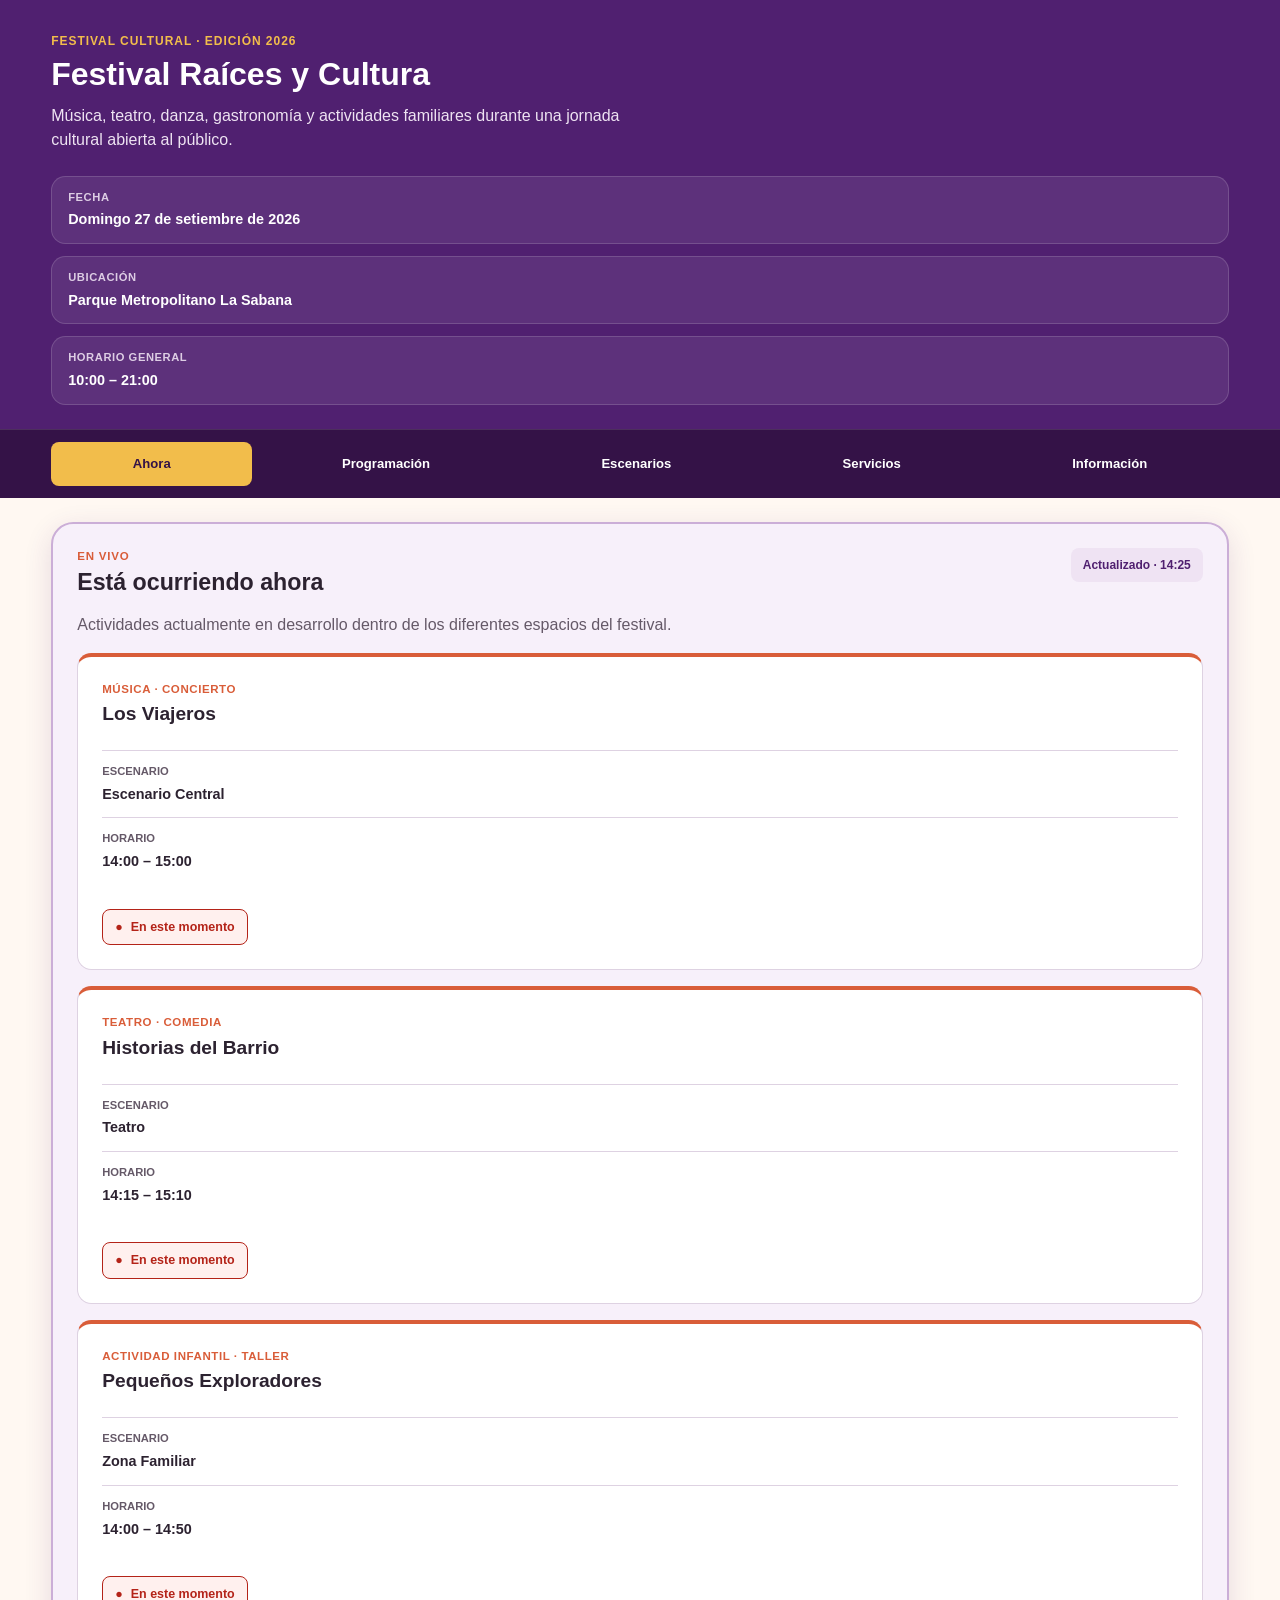
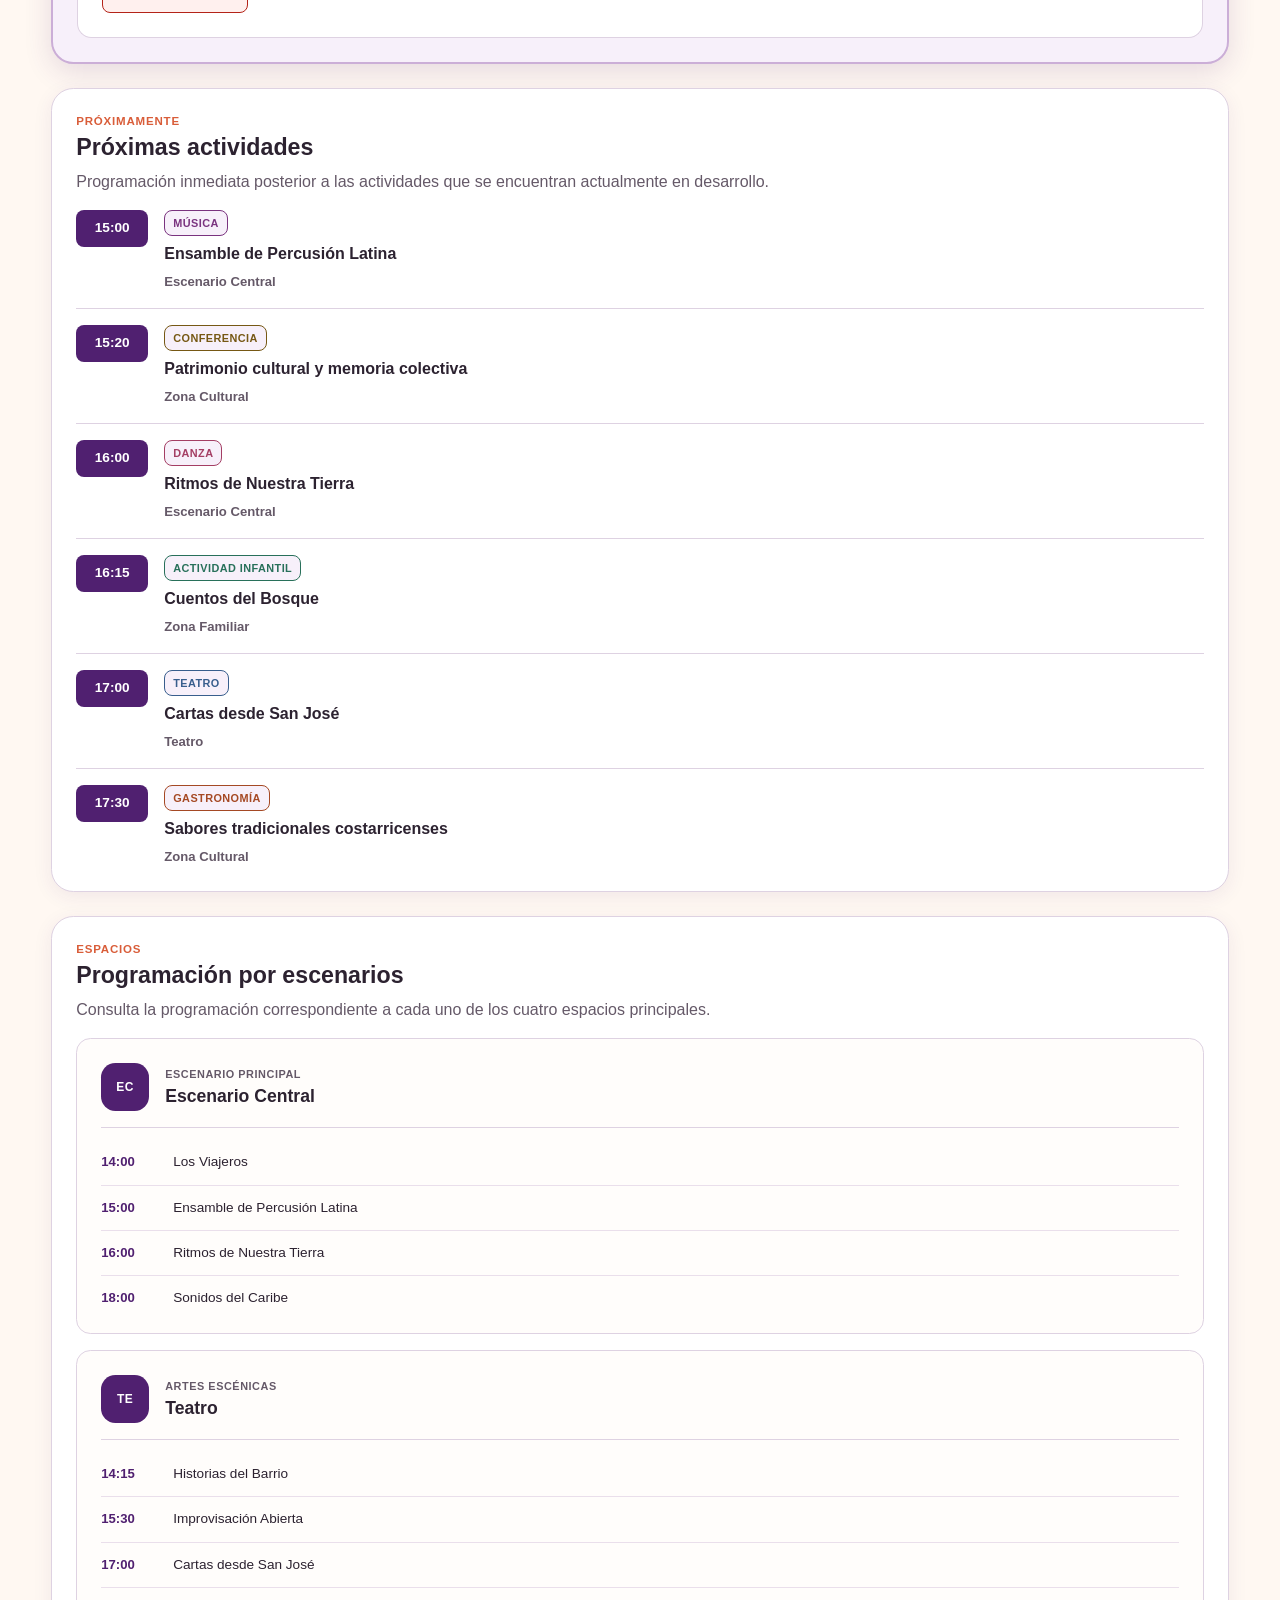
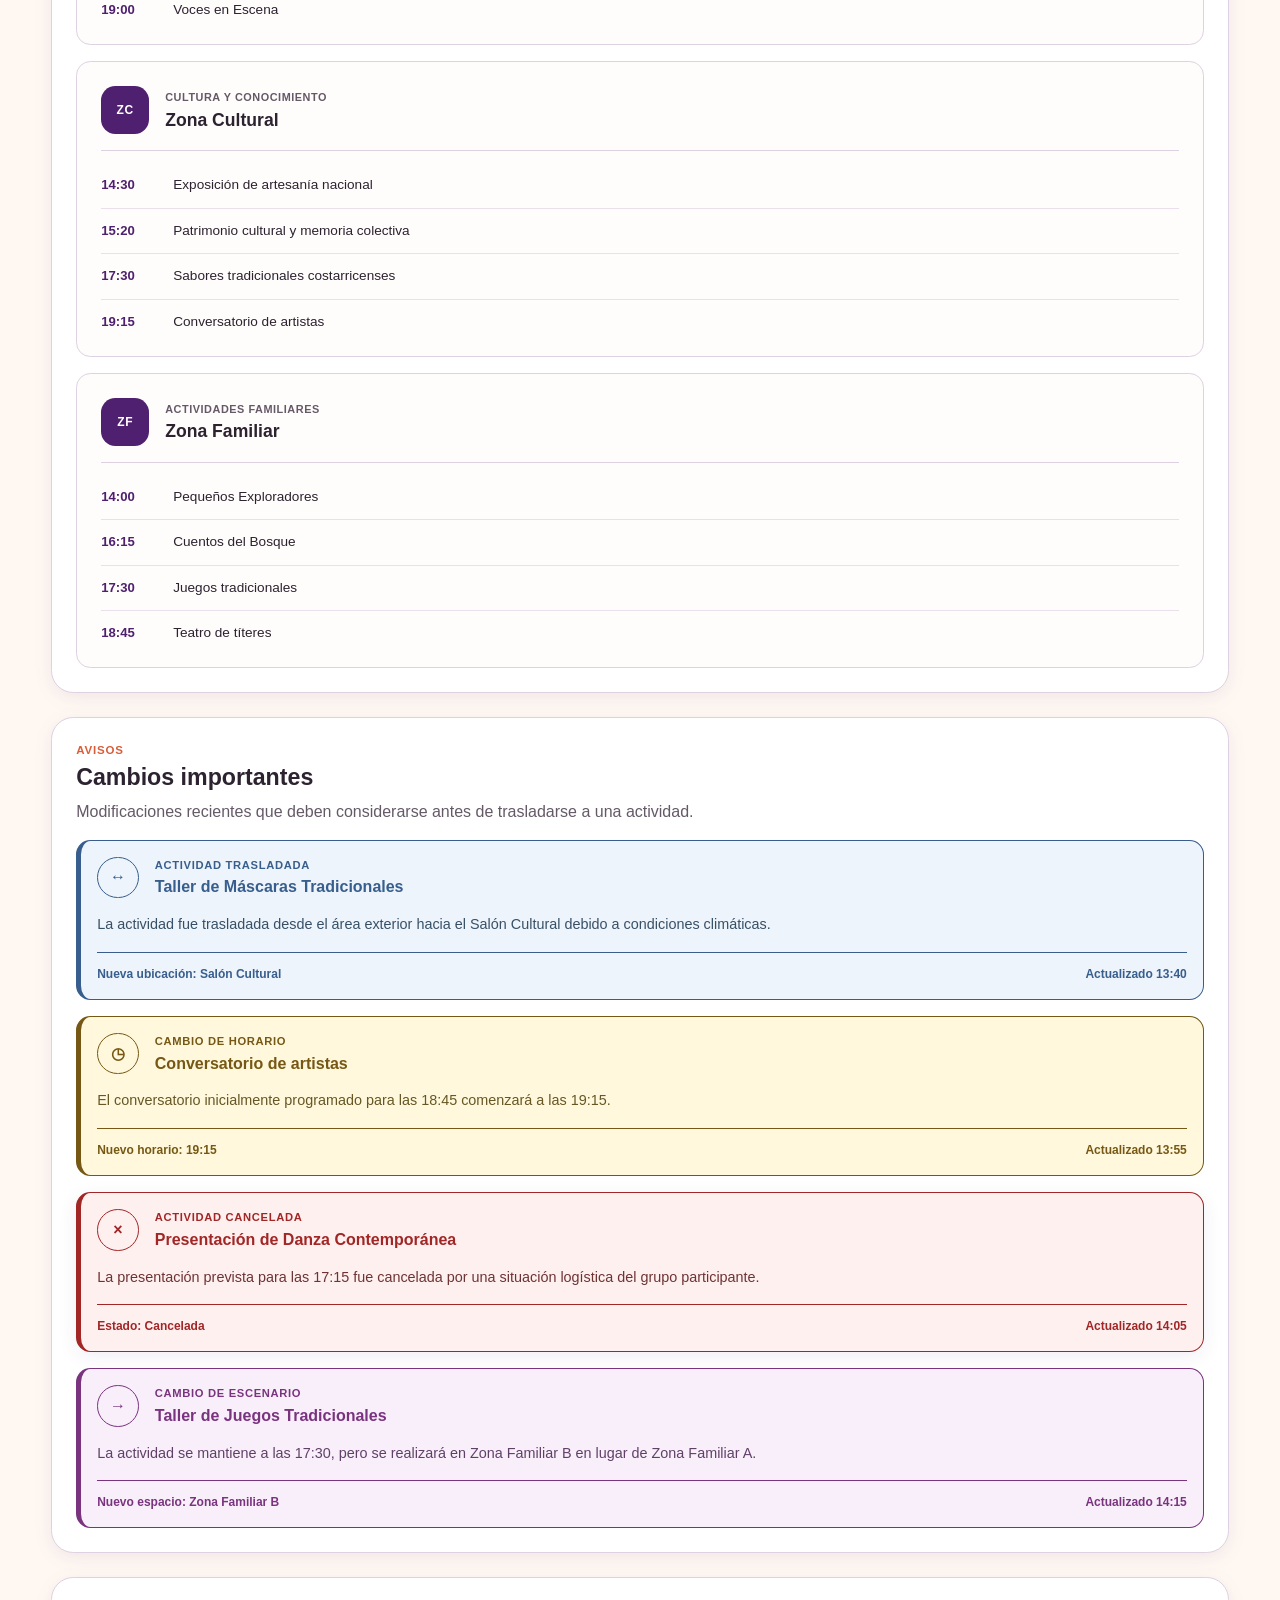
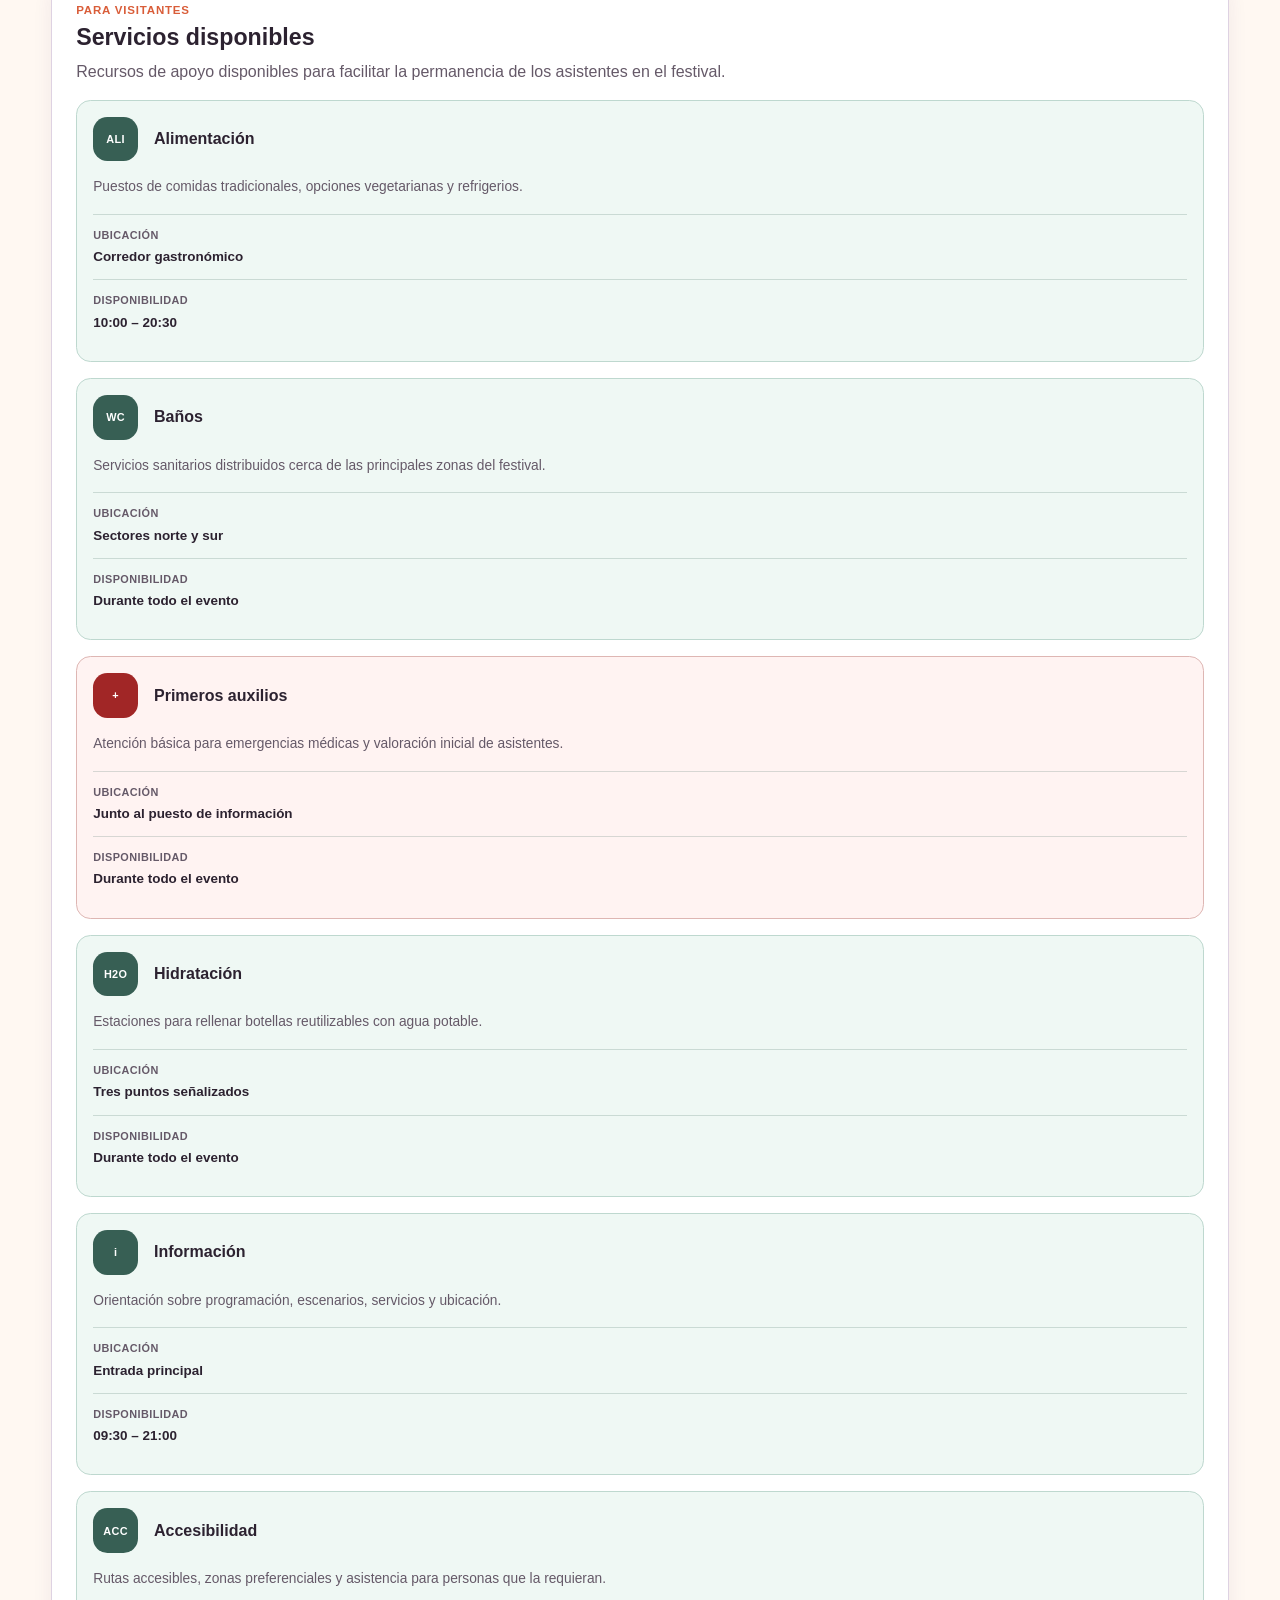
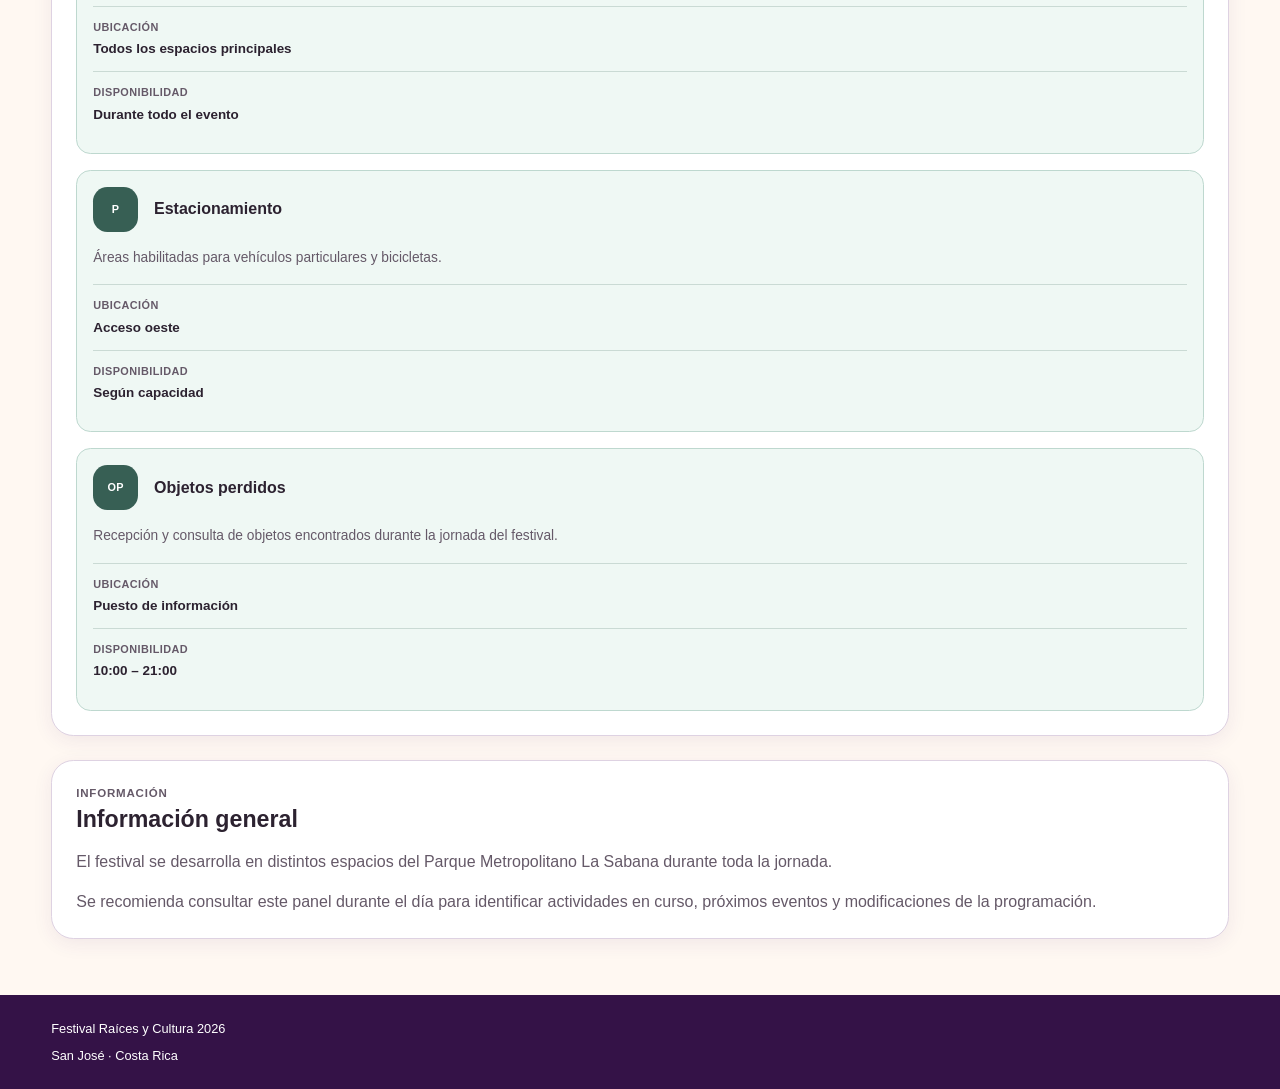
==== commit 12a86f7c: "Incorpora cambios importantes y servicios del festival para el caso 2" ====
--- a/caso2/index.html
+++ b/caso2/index.html
@@ -6,8 +6,8 @@
 
     <!--
         La interfaz se desarrolla bajo un enfoque mobile-first.
-        Esta meta permite que el navegador utilice el ancho
-        real del dispositivo.
+        Esta meta permite que el navegador utilice correctamente
+        el ancho real del dispositivo.
     -->
     <meta name="viewport" content="width=device-width, initial-scale=1.0">
 
@@ -64,8 +64,8 @@
 
 
             <!--
-                Datos generales solicitados:
-                fecha, ubicación y horario.
+                Datos generales solicitados por la consigna:
+                fecha, ubicación y horario general.
             -->
             <div
                 class="datos-festival"
@@ -423,13 +423,7 @@
 
         <!-- =================================================
              PRÓXIMAS ACTIVIDADES
-             =================================================
-
-             La lista contiene seis actividades futuras.
-
-             Se utiliza <ol> porque existe un orden cronológico
-             significativo.
-        -->
+             ================================================= -->
         <section
             id="programacion"
             class="seccion seccion-proximas"
@@ -453,12 +447,13 @@
             </header>
 
 
+            <!--
+                Se utiliza <ol> porque existe un orden
+                cronológico significativo.
+            -->
             <ol class="lista-proximas">
 
 
-                <!-- =========================================
-                     PRÓXIMA ACTIVIDAD 1
-                     ========================================= -->
                 <li class="proxima-actividad">
 
                     <time
@@ -468,7 +463,6 @@
                         15:00
                     </time>
 
-
                     <article class="proxima-contenido">
 
                         <header>
@@ -492,9 +486,6 @@
                 </li>
 
 
-                <!-- =========================================
-                     PRÓXIMA ACTIVIDAD 2
-                     ========================================= -->
                 <li class="proxima-actividad">
 
                     <time
@@ -504,7 +495,6 @@
                         15:20
                     </time>
 
-
                     <article class="proxima-contenido">
 
                         <header>
@@ -528,9 +518,6 @@
                 </li>
 
 
-                <!-- =========================================
-                     PRÓXIMA ACTIVIDAD 3
-                     ========================================= -->
                 <li class="proxima-actividad">
 
                     <time
@@ -540,7 +527,6 @@
                         16:00
                     </time>
 
-
                     <article class="proxima-contenido">
 
                         <header>
@@ -564,9 +550,6 @@
                 </li>
 
 
-                <!-- =========================================
-                     PRÓXIMA ACTIVIDAD 4
-                     ========================================= -->
                 <li class="proxima-actividad">
 
                     <time
@@ -576,7 +559,6 @@
                         16:15
                     </time>
 
-
                     <article class="proxima-contenido">
 
                         <header>
@@ -600,9 +582,6 @@
                 </li>
 
 
-                <!-- =========================================
-                     PRÓXIMA ACTIVIDAD 5
-                     ========================================= -->
                 <li class="proxima-actividad">
 
                     <time
@@ -612,7 +591,6 @@
                         17:00
                     </time>
 
-
                     <article class="proxima-contenido">
 
                         <header>
@@ -636,9 +614,6 @@
                 </li>
 
 
-                <!-- =========================================
-                     PRÓXIMA ACTIVIDAD 6
-                     ========================================= -->
                 <li class="proxima-actividad">
 
                     <time
@@ -648,7 +623,6 @@
                         17:30
                     </time>
 
-
                     <article class="proxima-contenido">
 
                         <header>
@@ -678,12 +652,7 @@
 
         <!-- =================================================
              PROGRAMACIÓN POR ESCENARIOS
-             =================================================
-
-             Esta sección utiliza CSS Grid porque el objetivo
-             final será permitir la comparación simultánea entre
-             diferentes espacios del festival.
-        -->
+             ================================================= -->
         <section
             id="escenarios"
             class="seccion seccion-escenarios"
@@ -708,11 +677,11 @@
 
 
             <!--
-                Grid específico de escenarios.
-
-                En teléfono funciona con una sola columna.
-                Posteriormente las media queries permitirán
-                comparar varios escenarios simultáneamente.
+                Esta colección se resuelve mediante CSS Grid.
+
+                En teléfono utiliza una columna.
+                Las siguientes versiones reorganizarán
+                la misma cuadrícula al aumentar el ancho.
             -->
             <div class="grid-escenarios">
 
@@ -746,54 +715,23 @@
                     <ol class="programacion-escenario">
 
                         <li>
-
-                            <time datetime="14:00">
-                                14:00
-                            </time>
-
-                            <span>
-                                Los Viajeros
-                            </span>
-
+                            <time datetime="14:00">14:00</time>
+                            <span>Los Viajeros</span>
                         </li>
 
-
                         <li>
-
-                            <time datetime="15:00">
-                                15:00
-                            </time>
-
-                            <span>
-                                Ensamble de Percusión Latina
-                            </span>
-
+                            <time datetime="15:00">15:00</time>
+                            <span>Ensamble de Percusión Latina</span>
                         </li>
 
-
                         <li>
-
-                            <time datetime="16:00">
-                                16:00
-                            </time>
-
-                            <span>
-                                Ritmos de Nuestra Tierra
-                            </span>
-
+                            <time datetime="16:00">16:00</time>
+                            <span>Ritmos de Nuestra Tierra</span>
                         </li>
 
-
                         <li>
-
-                            <time datetime="18:00">
-                                18:00
-                            </time>
-
-                            <span>
-                                Sonidos del Caribe
-                            </span>
-
+                            <time datetime="18:00">18:00</time>
+                            <span>Sonidos del Caribe</span>
                         </li>
 
                     </ol>
@@ -830,54 +768,23 @@
                     <ol class="programacion-escenario">
 
                         <li>
-
-                            <time datetime="14:15">
-                                14:15
-                            </time>
-
-                            <span>
-                                Historias del Barrio
-                            </span>
-
+                            <time datetime="14:15">14:15</time>
+                            <span>Historias del Barrio</span>
                         </li>
 
-
                         <li>
-
-                            <time datetime="15:30">
-                                15:30
-                            </time>
-
-                            <span>
-                                Improvisación Abierta
-                            </span>
-
+                            <time datetime="15:30">15:30</time>
+                            <span>Improvisación Abierta</span>
                         </li>
 
-
                         <li>
-
-                            <time datetime="17:00">
-                                17:00
-                            </time>
-
-                            <span>
-                                Cartas desde San José
-                            </span>
-
+                            <time datetime="17:00">17:00</time>
+                            <span>Cartas desde San José</span>
                         </li>
 
-
                         <li>
-
-                            <time datetime="19:00">
-                                19:00
-                            </time>
-
-                            <span>
-                                Voces en Escena
-                            </span>
-
+                            <time datetime="19:00">19:00</time>
+                            <span>Voces en Escena</span>
                         </li>
 
                     </ol>
@@ -914,54 +821,27 @@
                     <ol class="programacion-escenario">
 
                         <li>
-
-                            <time datetime="14:30">
-                                14:30
-                            </time>
-
-                            <span>
-                                Exposición de artesanía nacional
-                            </span>
-
+                            <time datetime="14:30">14:30</time>
+                            <span>Exposición de artesanía nacional</span>
                         </li>
 
-
                         <li>
-
-                            <time datetime="15:20">
-                                15:20
-                            </time>
-
+                            <time datetime="15:20">15:20</time>
                             <span>
                                 Patrimonio cultural y memoria colectiva
                             </span>
-
                         </li>
 
-
                         <li>
-
-                            <time datetime="17:30">
-                                17:30
-                            </time>
-
+                            <time datetime="17:30">17:30</time>
                             <span>
                                 Sabores tradicionales costarricenses
                             </span>
-
                         </li>
 
-
                         <li>
-
-                            <time datetime="19:15">
-                                19:15
-                            </time>
-
-                            <span>
-                                Conversatorio de artistas
-                            </span>
-
+                            <time datetime="19:15">19:15</time>
+                            <span>Conversatorio de artistas</span>
                         </li>
 
                     </ol>
@@ -998,54 +878,23 @@
                     <ol class="programacion-escenario">
 
                         <li>
-
-                            <time datetime="14:00">
-                                14:00
-                            </time>
-
-                            <span>
-                                Pequeños Exploradores
-                            </span>
-
+                            <time datetime="14:00">14:00</time>
+                            <span>Pequeños Exploradores</span>
                         </li>
 
-
                         <li>
-
-                            <time datetime="16:15">
-                                16:15
-                            </time>
-
-                            <span>
-                                Cuentos del Bosque
-                            </span>
-
+                            <time datetime="16:15">16:15</time>
+                            <span>Cuentos del Bosque</span>
                         </li>
 
-
                         <li>
-
-                            <time datetime="17:30">
-                                17:30
-                            </time>
-
-                            <span>
-                                Juegos tradicionales
-                            </span>
-
+                            <time datetime="17:30">17:30</time>
+                            <span>Juegos tradicionales</span>
                         </li>
 
-
                         <li>
-
-                            <time datetime="18:45">
-                                18:45
-                            </time>
-
-                            <span>
-                                Teatro de títeres
-                            </span>
-
+                            <time datetime="18:45">18:45</time>
+                            <span>Teatro de títeres</span>
                         </li>
 
                     </ol>
@@ -1059,11 +908,15 @@
 
         <!-- =================================================
              CAMBIOS IMPORTANTES
-             Commit 9
-             ================================================= -->
+             =================================================
+
+             Se utiliza <aside> porque los avisos complementan
+             la programación principal y llaman la atención
+             sobre modificaciones relevantes.
+        -->
         <aside
             id="cambios"
-            class="seccion seccion-pendiente"
+            class="seccion seccion-cambios"
         >
 
             <header class="encabezado-seccion">
@@ -1076,24 +929,236 @@
                     Cambios importantes
                 </h2>
 
+                <p class="descripcion-seccion">
+                    Modificaciones recientes que deben considerarse
+                    antes de trasladarse a una actividad.
+                </p>
+
             </header>
 
-            <p>
-                Los cambios de horario, escenario, traslados y
-                cancelaciones serán incorporados en la siguiente
-                etapa del desarrollo.
-            </p>
+
+            <div class="lista-cambios">
+
+
+                <!-- =========================================
+                     CAMBIO 1 - TRASLADO
+                     ========================================= -->
+                <article class="cambio cambio-traslado">
+
+                    <header class="cambio-encabezado">
+
+                        <span
+                            class="cambio-simbolo"
+                            aria-hidden="true"
+                        >
+                            ↔
+                        </span>
+
+                        <div>
+
+                            <p class="cambio-tipo">
+                                Actividad trasladada
+                            </p>
+
+                            <h3>
+                                Taller de Máscaras Tradicionales
+                            </h3>
+
+                        </div>
+
+                    </header>
+
+
+                    <p class="cambio-descripcion">
+                        La actividad fue trasladada desde el área
+                        exterior hacia el Salón Cultural debido a
+                        condiciones climáticas.
+                    </p>
+
+
+                    <footer class="cambio-pie">
+
+                        <span>
+                            Nueva ubicación: Salón Cultural
+                        </span>
+
+                        <time datetime="13:40">
+                            Actualizado 13:40
+                        </time>
+
+                    </footer>
+
+                </article>
+
+
+                <!-- =========================================
+                     CAMBIO 2 - HORARIO
+                     ========================================= -->
+                <article class="cambio cambio-horario">
+
+                    <header class="cambio-encabezado">
+
+                        <span
+                            class="cambio-simbolo"
+                            aria-hidden="true"
+                        >
+                            ◷
+                        </span>
+
+                        <div>
+
+                            <p class="cambio-tipo">
+                                Cambio de horario
+                            </p>
+
+                            <h3>
+                                Conversatorio de artistas
+                            </h3>
+
+                        </div>
+
+                    </header>
+
+
+                    <p class="cambio-descripcion">
+                        El conversatorio inicialmente programado
+                        para las 18:45 comenzará a las 19:15.
+                    </p>
+
+
+                    <footer class="cambio-pie">
+
+                        <span>
+                            Nuevo horario: 19:15
+                        </span>
+
+                        <time datetime="13:55">
+                            Actualizado 13:55
+                        </time>
+
+                    </footer>
+
+                </article>
+
+
+                <!-- =========================================
+                     CAMBIO 3 - CANCELACIÓN
+                     ========================================= -->
+                <article class="cambio cambio-cancelacion">
+
+                    <header class="cambio-encabezado">
+
+                        <span
+                            class="cambio-simbolo"
+                            aria-hidden="true"
+                        >
+                            ×
+                        </span>
+
+                        <div>
+
+                            <p class="cambio-tipo">
+                                Actividad cancelada
+                            </p>
+
+                            <h3>
+                                Presentación de Danza Contemporánea
+                            </h3>
+
+                        </div>
+
+                    </header>
+
+
+                    <p class="cambio-descripcion">
+                        La presentación prevista para las 17:15
+                        fue cancelada por una situación logística
+                        del grupo participante.
+                    </p>
+
+
+                    <footer class="cambio-pie">
+
+                        <span>
+                            Estado: Cancelada
+                        </span>
+
+                        <time datetime="14:05">
+                            Actualizado 14:05
+                        </time>
+
+                    </footer>
+
+                </article>
+
+
+                <!-- =========================================
+                     CAMBIO 4 - ESCENARIO
+                     ========================================= -->
+                <article class="cambio cambio-escenario">
+
+                    <header class="cambio-encabezado">
+
+                        <span
+                            class="cambio-simbolo"
+                            aria-hidden="true"
+                        >
+                            →
+                        </span>
+
+                        <div>
+
+                            <p class="cambio-tipo">
+                                Cambio de escenario
+                            </p>
+
+                            <h3>
+                                Taller de Juegos Tradicionales
+                            </h3>
+
+                        </div>
+
+                    </header>
+
+
+                    <p class="cambio-descripcion">
+                        La actividad se mantiene a las 17:30,
+                        pero se realizará en Zona Familiar B
+                        en lugar de Zona Familiar A.
+                    </p>
+
+
+                    <footer class="cambio-pie">
+
+                        <span>
+                            Nuevo espacio: Zona Familiar B
+                        </span>
+
+                        <time datetime="14:15">
+                            Actualizado 14:15
+                        </time>
+
+                    </footer>
+
+                </article>
+
+            </div>
 
         </aside>
 
 
         <!-- =================================================
-             SERVICIOS
-             Commit 9
-             ================================================= -->
+             SERVICIOS DISPONIBLES
+             =================================================
+
+             Se incluyen ocho servicios, superando el mínimo
+             de seis solicitado por la consigna.
+
+             La colección se organiza mediante CSS Grid.
+        -->
         <section
             id="servicios"
-            class="seccion seccion-pendiente"
+            class="seccion seccion-servicios"
         >
 
             <header class="encabezado-seccion">
@@ -1106,12 +1171,481 @@
                     Servicios disponibles
                 </h2>
 
+                <p class="descripcion-seccion">
+                    Recursos de apoyo disponibles para facilitar
+                    la permanencia de los asistentes en el festival.
+                </p>
+
             </header>
 
-            <p>
-                Los servicios para asistentes serán incorporados
-                durante la siguiente etapa.
-            </p>
+
+            <div class="grid-servicios">
+
+
+                <!-- =========================================
+                     SERVICIO 1
+                     ========================================= -->
+                <article class="servicio">
+
+                    <header class="servicio-encabezado">
+
+                        <span
+                            class="servicio-icono"
+                            aria-hidden="true"
+                        >
+                            ALI
+                        </span>
+
+                        <h3>
+                            Alimentación
+                        </h3>
+
+                    </header>
+
+
+                    <p class="servicio-descripcion">
+                        Puestos de comidas tradicionales,
+                        opciones vegetarianas y refrigerios.
+                    </p>
+
+
+                    <dl class="servicio-datos">
+
+                        <div>
+
+                            <dt>
+                                Ubicación
+                            </dt>
+
+                            <dd>
+                                Corredor gastronómico
+                            </dd>
+
+                        </div>
+
+                        <div>
+
+                            <dt>
+                                Disponibilidad
+                            </dt>
+
+                            <dd>
+                                10:00 – 20:30
+                            </dd>
+
+                        </div>
+
+                    </dl>
+
+                </article>
+
+
+                <!-- =========================================
+                     SERVICIO 2
+                     ========================================= -->
+                <article class="servicio">
+
+                    <header class="servicio-encabezado">
+
+                        <span
+                            class="servicio-icono"
+                            aria-hidden="true"
+                        >
+                            WC
+                        </span>
+
+                        <h3>
+                            Baños
+                        </h3>
+
+                    </header>
+
+
+                    <p class="servicio-descripcion">
+                        Servicios sanitarios distribuidos cerca
+                        de las principales zonas del festival.
+                    </p>
+
+
+                    <dl class="servicio-datos">
+
+                        <div>
+
+                            <dt>
+                                Ubicación
+                            </dt>
+
+                            <dd>
+                                Sectores norte y sur
+                            </dd>
+
+                        </div>
+
+                        <div>
+
+                            <dt>
+                                Disponibilidad
+                            </dt>
+
+                            <dd>
+                                Durante todo el evento
+                            </dd>
+
+                        </div>
+
+                    </dl>
+
+                </article>
+
+
+                <!-- =========================================
+                     SERVICIO 3
+                     ========================================= -->
+                <article class="servicio servicio-prioritario">
+
+                    <header class="servicio-encabezado">
+
+                        <span
+                            class="servicio-icono"
+                            aria-hidden="true"
+                        >
+                            +
+                        </span>
+
+                        <h3>
+                            Primeros auxilios
+                        </h3>
+
+                    </header>
+
+
+                    <p class="servicio-descripcion">
+                        Atención básica para emergencias médicas
+                        y valoración inicial de asistentes.
+                    </p>
+
+
+                    <dl class="servicio-datos">
+
+                        <div>
+
+                            <dt>
+                                Ubicación
+                            </dt>
+
+                            <dd>
+                                Junto al puesto de información
+                            </dd>
+
+                        </div>
+
+                        <div>
+
+                            <dt>
+                                Disponibilidad
+                            </dt>
+
+                            <dd>
+                                Durante todo el evento
+                            </dd>
+
+                        </div>
+
+                    </dl>
+
+                </article>
+
+
+                <!-- =========================================
+                     SERVICIO 4
+                     ========================================= -->
+                <article class="servicio">
+
+                    <header class="servicio-encabezado">
+
+                        <span
+                            class="servicio-icono"
+                            aria-hidden="true"
+                        >
+                            H2O
+                        </span>
+
+                        <h3>
+                            Hidratación
+                        </h3>
+
+                    </header>
+
+
+                    <p class="servicio-descripcion">
+                        Estaciones para rellenar botellas
+                        reutilizables con agua potable.
+                    </p>
+
+
+                    <dl class="servicio-datos">
+
+                        <div>
+
+                            <dt>
+                                Ubicación
+                            </dt>
+
+                            <dd>
+                                Tres puntos señalizados
+                            </dd>
+
+                        </div>
+
+                        <div>
+
+                            <dt>
+                                Disponibilidad
+                            </dt>
+
+                            <dd>
+                                Durante todo el evento
+                            </dd>
+
+                        </div>
+
+                    </dl>
+
+                </article>
+
+
+                <!-- =========================================
+                     SERVICIO 5
+                     ========================================= -->
+                <article class="servicio">
+
+                    <header class="servicio-encabezado">
+
+                        <span
+                            class="servicio-icono"
+                            aria-hidden="true"
+                        >
+                            i
+                        </span>
+
+                        <h3>
+                            Información
+                        </h3>
+
+                    </header>
+
+
+                    <p class="servicio-descripcion">
+                        Orientación sobre programación,
+                        escenarios, servicios y ubicación.
+                    </p>
+
+
+                    <dl class="servicio-datos">
+
+                        <div>
+
+                            <dt>
+                                Ubicación
+                            </dt>
+
+                            <dd>
+                                Entrada principal
+                            </dd>
+
+                        </div>
+
+                        <div>
+
+                            <dt>
+                                Disponibilidad
+                            </dt>
+
+                            <dd>
+                                09:30 – 21:00
+                            </dd>
+
+                        </div>
+
+                    </dl>
+
+                </article>
+
+
+                <!-- =========================================
+                     SERVICIO 6
+                     ========================================= -->
+                <article class="servicio servicio-accesible">
+
+                    <header class="servicio-encabezado">
+
+                        <span
+                            class="servicio-icono"
+                            aria-hidden="true"
+                        >
+                            ACC
+                        </span>
+
+                        <h3>
+                            Accesibilidad
+                        </h3>
+
+                    </header>
+
+
+                    <p class="servicio-descripcion">
+                        Rutas accesibles, zonas preferenciales
+                        y asistencia para personas que la requieran.
+                    </p>
+
+
+                    <dl class="servicio-datos">
+
+                        <div>
+
+                            <dt>
+                                Ubicación
+                            </dt>
+
+                            <dd>
+                                Todos los espacios principales
+                            </dd>
+
+                        </div>
+
+                        <div>
+
+                            <dt>
+                                Disponibilidad
+                            </dt>
+
+                            <dd>
+                                Durante todo el evento
+                            </dd>
+
+                        </div>
+
+                    </dl>
+
+                </article>
+
+
+                <!-- =========================================
+                     SERVICIO 7
+                     ========================================= -->
+                <article class="servicio">
+
+                    <header class="servicio-encabezado">
+
+                        <span
+                            class="servicio-icono"
+                            aria-hidden="true"
+                        >
+                            P
+                        </span>
+
+                        <h3>
+                            Estacionamiento
+                        </h3>
+
+                    </header>
+
+
+                    <p class="servicio-descripcion">
+                        Áreas habilitadas para vehículos
+                        particulares y bicicletas.
+                    </p>
+
+
+                    <dl class="servicio-datos">
+
+                        <div>
+
+                            <dt>
+                                Ubicación
+                            </dt>
+
+                            <dd>
+                                Acceso oeste
+                            </dd>
+
+                        </div>
+
+                        <div>
+
+                            <dt>
+                                Disponibilidad
+                            </dt>
+
+                            <dd>
+                                Según capacidad
+                            </dd>
+
+                        </div>
+
+                    </dl>
+
+                </article>
+
+
+                <!-- =========================================
+                     SERVICIO 8
+                     ========================================= -->
+                <article class="servicio">
+
+                    <header class="servicio-encabezado">
+
+                        <span
+                            class="servicio-icono"
+                            aria-hidden="true"
+                        >
+                            OP
+                        </span>
+
+                        <h3>
+                            Objetos perdidos
+                        </h3>
+
+                    </header>
+
+
+                    <p class="servicio-descripcion">
+                        Recepción y consulta de objetos encontrados
+                        durante la jornada del festival.
+                    </p>
+
+
+                    <dl class="servicio-datos">
+
+                        <div>
+
+                            <dt>
+                                Ubicación
+                            </dt>
+
+                            <dd>
+                                Puesto de información
+                            </dd>
+
+                        </div>
+
+                        <div>
+
+                            <dt>
+                                Disponibilidad
+                            </dt>
+
+                            <dd>
+                                10:00 – 21:00
+                            </dd>
+
+                        </div>
+
+                    </dl>
+
+                </article>
+
+            </div>
 
         </section>
 
@@ -1136,12 +1670,14 @@
 
             </header>
 
+
             <p>
                 El festival se desarrolla en distintos espacios
                 del Parque Metropolitano La Sabana durante toda
                 la jornada.
             </p>
 
+
             <p>
                 Se recomienda consultar este panel durante el día
                 para identificar actividades en curso, próximos
--- a/caso2/css/estilos.css
+++ b/caso2/css/estilos.css
@@ -2,17 +2,20 @@
    CASO 2
    PANEL PÚBLICO DE INFORMACIÓN DE UN FESTIVAL
 
-   Commit 8:
-   - Se mantiene la base mobile-first.
-   - Se mantienen encabezado, navegación y sección Ahora.
-   - Se agregan seis próximas actividades.
-   - Se agregan cuatro espacios de programación.
-   - CSS Grid comienza a resolver específicamente la
-     programación por escenarios.
-   - Flexbox se utiliza para las próximas actividades.
-   - Todavía no se aplican breakpoints de tableta/escritorio.
-   - Cambios importantes y servicios se completarán
-     en el Commit 9.
+   Commit 9:
+   - Se mantiene el enfoque mobile-first.
+   - Se mantienen las actividades actuales y próximas.
+   - Se mantiene CSS Grid para programación por escenarios.
+   - Se incorporan cuatro tipos de cambios importantes.
+   - Los cambios se distinguen mediante texto, símbolos,
+     borde y color.
+   - Se incorporan ocho servicios para los asistentes.
+   - Los servicios se organizan mediante CSS Grid.
+   - Se eliminan los últimos placeholders de contenido.
+
+   En el Commit 10 se desarrollará el layout general,
+   se ampliará el uso coordinado de Grid y Flexbox y se
+   incorporará position de forma justificada.
    ========================================================== */
 
 
@@ -22,17 +25,24 @@
 
 :root {
 
-    /* Identidad visual del festival */
+    /* ------------------------------------------------------
+       Identidad visual del festival
+       ------------------------------------------------------ */
     --color-primario: #502070;
     --color-primario-oscuro: #341247;
     --color-secundario: #d95d39;
 
-    /* Acentos */
+    /* ------------------------------------------------------
+       Acentos
+       ------------------------------------------------------ */
     --color-acento: #f2bd4b;
+
     --color-en-vivo: #b42318;
     --color-en-vivo-fondo: #fff0ee;
 
-    /* Categorías */
+    /* ------------------------------------------------------
+       Categorías
+       ------------------------------------------------------ */
     --color-musica: #7a337f;
     --color-danza: #a43e64;
     --color-teatro: #385e8d;
@@ -40,25 +50,59 @@
     --color-infantil: #28705a;
     --color-gastronomia: #a54924;
 
-    /* Fondos */
+    /* ------------------------------------------------------
+       Cambios importantes
+       ------------------------------------------------------ */
+    --color-traslado: #385e8d;
+    --color-traslado-fondo: #edf4fb;
+
+    --color-horario: #765814;
+    --color-horario-fondo: #fff8dc;
+
+    --color-cancelacion: #a12626;
+    --color-cancelacion-fondo: #fff0f0;
+
+    --color-cambio-escenario: #7a337f;
+    --color-cambio-escenario-fondo: #f8effa;
+
+    /* ------------------------------------------------------
+       Servicios
+       ------------------------------------------------------ */
+    --color-servicio: #375f54;
+    --color-servicio-fondo: #eff8f4;
+
+    --color-servicio-prioritario: #a12626;
+    --color-servicio-prioritario-fondo: #fff3f2;
+
+    /* ------------------------------------------------------
+       Fondos
+       ------------------------------------------------------ */
     --color-fondo: #fff8f2;
     --color-superficie: #ffffff;
     --color-superficie-alterna: #f7f0fa;
     --color-fondo-suave: #fffdfb;
 
-    /* Texto */
+    /* ------------------------------------------------------
+       Texto
+       ------------------------------------------------------ */
     --color-texto: #2c2230;
     --color-texto-secundario: #655968;
     --color-texto-claro: #ffffff;
 
-    /* Bordes */
+    /* ------------------------------------------------------
+       Bordes
+       ------------------------------------------------------ */
     --color-borde: #ded2e2;
     --color-borde-suave: #eadfeb;
 
-    /* Foco accesible */
+    /* ------------------------------------------------------
+       Foco accesible
+       ------------------------------------------------------ */
     --color-foco: #ffd972;
 
-    /* Espaciado */
+    /* ------------------------------------------------------
+       Espaciado
+       ------------------------------------------------------ */
     --espacio-2xs: 0.25rem;
     --espacio-xs: 0.5rem;
     --espacio-sm: 0.75rem;
@@ -67,19 +111,25 @@
     --espacio-xl: 2rem;
     --espacio-2xl: 3rem;
 
-    /* Radios */
+    /* ------------------------------------------------------
+       Radios
+       ------------------------------------------------------ */
     --radio-sm: 0.5rem;
     --radio-md: 0.9rem;
     --radio-lg: 1.4rem;
 
-    /* Sombras */
+    /* ------------------------------------------------------
+       Sombras
+       ------------------------------------------------------ */
     --sombra-suave:
         0 0.3rem 1.2rem rgba(80, 32, 112, 0.08);
 
     --sombra-destacada:
         0 0.5rem 1.7rem rgba(80, 32, 112, 0.14);
 
-    /* Contenedor */
+    /* ------------------------------------------------------
+       Contenedor
+       ------------------------------------------------------ */
     --ancho-contenido: 75rem;
 }
 
@@ -154,7 +204,8 @@
 
 
 h1 {
-    margin-bottom: var(--espacio-sm);
+    margin-bottom:
+        var(--espacio-sm);
 
     font-size: 2rem;
     line-height: 1.05;
@@ -162,7 +213,8 @@
 
 
 h2 {
-    margin-bottom: var(--espacio-xs);
+    margin-bottom:
+        var(--espacio-xs);
 
     font-size: 1.45rem;
     line-height: 1.2;
@@ -170,7 +222,8 @@
 
 
 h3 {
-    margin-bottom: var(--espacio-xs);
+    margin-bottom:
+        var(--espacio-xs);
 
     font-size: 1.1rem;
     line-height: 1.25;
@@ -178,7 +231,8 @@
 
 
 p {
-    margin-bottom: var(--espacio-md);
+    margin-bottom:
+        var(--espacio-md);
 }
 
 
@@ -198,7 +252,8 @@
         var(--espacio-sm)
         var(--espacio-md);
 
-    color: var(--color-primario-oscuro);
+    color:
+        var(--color-primario-oscuro);
 
     font-weight: 700;
 
@@ -213,7 +268,8 @@
 
 
 .salto-contenido:focus {
-    top: var(--espacio-md);
+    top:
+        var(--espacio-md);
 }
 
 
@@ -222,7 +278,8 @@
    ========================================================== */
 
 .encabezado-festival {
-    color: var(--color-texto-claro);
+    color:
+        var(--color-texto-claro);
 
     background-color:
         var(--color-primario);
@@ -233,7 +290,8 @@
     display: flex;
     flex-direction: column;
 
-    gap: var(--espacio-lg);
+    gap:
+        var(--espacio-lg);
 
     padding-block:
         var(--espacio-xl)
@@ -250,7 +308,8 @@
     margin-bottom:
         var(--espacio-xs);
 
-    color: var(--color-acento);
+    color:
+        var(--color-acento);
 
     font-size: 0.75rem;
     font-weight: 700;
@@ -278,7 +337,8 @@
     display: flex;
     flex-direction: column;
 
-    gap: var(--espacio-sm);
+    gap:
+        var(--espacio-sm);
 }
 
 
@@ -348,7 +408,8 @@
     display: flex;
     flex-wrap: wrap;
 
-    gap: var(--espacio-xs);
+    gap:
+        var(--espacio-xs);
 
     margin: 0;
     padding: 0;
@@ -370,7 +431,8 @@
     padding:
         var(--espacio-sm);
 
-    color: var(--color-texto-claro);
+    color:
+        var(--color-texto-claro);
 
     font-size: 0.82rem;
     font-weight: 700;
@@ -504,7 +566,8 @@
     justify-content: space-between;
     align-items: flex-start;
 
-    gap: var(--espacio-sm);
+    gap:
+        var(--espacio-sm);
 }
 
 
@@ -680,6 +743,7 @@
 
 /* ==========================================================
    15. PRÓXIMAS ACTIVIDADES
+   FLEXBOX
    ========================================================== */
 
 .lista-proximas {
@@ -690,12 +754,6 @@
 }
 
 
-/*
-   Flexbox resuelve cada fila cronológica.
-
-   La hora y el contenido forman una distribución
-   principalmente horizontal/unidimensional.
-*/
 .proxima-actividad {
     display: flex;
 
@@ -788,13 +846,9 @@
 
 
 /* ==========================================================
-   16. CATEGORÍAS DE ACTIVIDADES
-   ========================================================== */
-
-/*
-   Las categorías utilizan texto explícito.
-   El color es únicamente una ayuda visual adicional.
-*/
+   16. CATEGORÍAS
+   ========================================================== */
+
 .categoria-actividad {
     display: inline-block;
 
@@ -865,16 +919,6 @@
    CSS GRID
    ========================================================== */
 
-/*
-   Esta sección comienza a utilizar CSS Grid.
-
-   Debido al enfoque mobile-first, inicialmente existe
-   una sola columna.
-
-   Grid es apropiado porque posteriormente necesitaremos
-   comparar varios escenarios tanto horizontal como
-   verticalmente.
-*/
 .grid-escenarios {
     display: grid;
 
@@ -980,7 +1024,7 @@
 
 
 /* ==========================================================
-   19. PROGRAMACIÓN INTERNA DE CADA ESCENARIO
+   19. PROGRAMACIÓN INTERNA DE ESCENARIOS
    ========================================================== */
 
 .programacion-escenario {
@@ -1045,28 +1089,367 @@
 
 
 /* ==========================================================
-   20. SECCIONES EN DESARROLLO
-   ========================================================== */
-
-.seccion-pendiente {
-    background-color:
-        var(--color-fondo-suave);
-
-    border-style:
-        dashed;
-}
-
-
-.seccion-pendiente > p {
+   20. CAMBIOS IMPORTANTES
+   ========================================================== */
+
+/*
+   Los avisos comienzan en una columna debido al
+   enfoque mobile-first.
+
+   Cada cambio conserva texto explícito, de modo que
+   el significado no depende únicamente del color.
+*/
+.lista-cambios {
+    display: flex;
+    flex-direction: column;
+
+    gap:
+        var(--espacio-md);
+}
+
+
+.cambio {
+    min-width: 0;
+
+    padding:
+        var(--espacio-md);
+
+    border:
+        0.0625rem
+        solid
+        var(--color-borde);
+
+    border-left-width:
+        0.35rem;
+
+    border-radius:
+        var(--radio-md);
+}
+
+
+.cambio-encabezado {
+    display: flex;
+
+    align-items: flex-start;
+
+    gap:
+        var(--espacio-md);
+
+    margin-bottom:
+        var(--espacio-md);
+}
+
+
+.cambio-simbolo {
+    display: inline-flex;
+
+    flex: 0 0 auto;
+
+    align-items: center;
+    justify-content: center;
+
+    width: 2.6rem;
+    height: 2.6rem;
+
+    font-size: 1rem;
+    font-weight: 700;
+
+    border:
+        0.0625rem
+        solid
+        currentColor;
+
+    border-radius:
+        50%;
+}
+
+
+.cambio-encabezado > div {
+    min-width: 0;
+}
+
+
+.cambio-tipo {
+    margin-bottom:
+        var(--espacio-2xs);
+
+    font-size: 0.7rem;
+    font-weight: 700;
+
+    letter-spacing: 0.06em;
+    text-transform: uppercase;
+}
+
+
+.cambio-encabezado h3 {
     margin-bottom: 0;
 
+    font-size: 1rem;
+
+    overflow-wrap: anywhere;
+}
+
+
+.cambio-descripcion {
+    font-size: 0.9rem;
+
+    overflow-wrap: anywhere;
+}
+
+
+.cambio-pie {
+    display: flex;
+    flex-wrap: wrap;
+
+    justify-content: space-between;
+
+    gap:
+        var(--espacio-sm);
+
+    padding-top:
+        var(--espacio-sm);
+
+    font-size: 0.75rem;
+    font-weight: 700;
+
+    border-top:
+        0.0625rem
+        solid
+        currentColor;
+}
+
+
+/* ==========================================================
+   21. TIPOS DE CAMBIO
+   ========================================================== */
+
+.cambio-traslado {
+    color:
+        var(--color-traslado);
+
+    background-color:
+        var(--color-traslado-fondo);
+
+    border-color:
+        var(--color-traslado);
+}
+
+
+.cambio-traslado .cambio-descripcion {
+    color: #385067;
+}
+
+
+.cambio-horario {
+    color:
+        var(--color-horario);
+
+    background-color:
+        var(--color-horario-fondo);
+
+    border-color:
+        var(--color-horario);
+}
+
+
+.cambio-horario .cambio-descripcion {
+    color: #665724;
+}
+
+
+.cambio-cancelacion {
+    color:
+        var(--color-cancelacion);
+
+    background-color:
+        var(--color-cancelacion-fondo);
+
+    border-color:
+        var(--color-cancelacion);
+
+    box-shadow:
+        var(--sombra-suave);
+}
+
+
+.cambio-cancelacion .cambio-descripcion {
+    color: #6e3333;
+}
+
+
+.cambio-escenario {
+    color:
+        var(--color-cambio-escenario);
+
+    background-color:
+        var(--color-cambio-escenario-fondo);
+
+    border-color:
+        var(--color-cambio-escenario);
+}
+
+
+.cambio-escenario .cambio-descripcion {
+    color: #614068;
+}
+
+
+/* ==========================================================
+   22. SERVICIOS
+   CSS GRID
+   ========================================================== */
+
+/*
+   Los servicios se organizan mediante Grid.
+
+   En teléfono existe una sola columna.
+   Posteriormente las media queries podrán aumentar
+   el número de columnas sin modificar el HTML.
+*/
+.grid-servicios {
+    display: grid;
+
+    grid-template-columns:
+        minmax(0, 1fr);
+
+    gap:
+        var(--espacio-md);
+}
+
+
+.servicio {
+    min-width: 0;
+
+    padding:
+        var(--espacio-md);
+
+    background-color:
+        var(--color-servicio-fondo);
+
+    border:
+        0.0625rem
+        solid
+        #bed8cf;
+
+    border-radius:
+        var(--radio-md);
+}
+
+
+.servicio-prioritario {
+    background-color:
+        var(--color-servicio-prioritario-fondo);
+
+    border-color:
+        #deb6b3;
+}
+
+
+.servicio-encabezado {
+    display: flex;
+
+    align-items: center;
+
+    gap:
+        var(--espacio-md);
+
+    margin-bottom:
+        var(--espacio-md);
+}
+
+
+.servicio-icono {
+    display: inline-flex;
+
+    flex: 0 0 auto;
+
+    align-items: center;
+    justify-content: center;
+
+    width: 2.8rem;
+    height: 2.8rem;
+
+    color:
+        var(--color-texto-claro);
+
+    font-size: 0.68rem;
+    font-weight: 700;
+
+    letter-spacing: 0.03em;
+
+    background-color:
+        var(--color-servicio);
+
+    border-radius:
+        var(--radio-md);
+}
+
+
+.servicio-prioritario .servicio-icono {
+    background-color:
+        var(--color-servicio-prioritario);
+}
+
+
+.servicio-encabezado h3 {
+    margin-bottom: 0;
+
+    font-size: 1rem;
+}
+
+
+.servicio-descripcion {
     color:
         var(--color-texto-secundario);
-}
-
-
-/* ==========================================================
-   21. INFORMACIÓN GENERAL
+
+    font-size: 0.86rem;
+}
+
+
+.servicio-datos {
+    margin-bottom: 0;
+}
+
+
+.servicio-datos > div {
+    padding-block:
+        var(--espacio-sm);
+
+    border-top:
+        0.0625rem
+        solid
+        rgba(55, 95, 84, 0.2);
+}
+
+
+.servicio-datos dt {
+    margin-bottom:
+        var(--espacio-2xs);
+
+    color:
+        var(--color-texto-secundario);
+
+    font-size: 0.68rem;
+    font-weight: 700;
+
+    letter-spacing: 0.04em;
+    text-transform: uppercase;
+}
+
+
+.servicio-datos dd {
+    margin-left: 0;
+    margin-bottom: 0;
+
+    font-size: 0.84rem;
+    font-weight: 600;
+
+    overflow-wrap: anywhere;
+}
+
+
+/* ==========================================================
+   23. INFORMACIÓN GENERAL
    ========================================================== */
 
 .seccion-informacion p {
@@ -1081,7 +1464,7 @@
 
 
 /* ==========================================================
-   22. PIE DE PÁGINA
+   24. PIE DE PÁGINA
    ========================================================== */
 
 .pie-pagina {
@@ -1113,7 +1496,7 @@
 
 
 /* ==========================================================
-   23. PREFERENCIA DE MOVIMIENTO REDUCIDO
+   25. PREFERENCIA DE MOVIMIENTO REDUCIDO
    ========================================================== */
 
 @media (prefers-reduced-motion: reduce) {
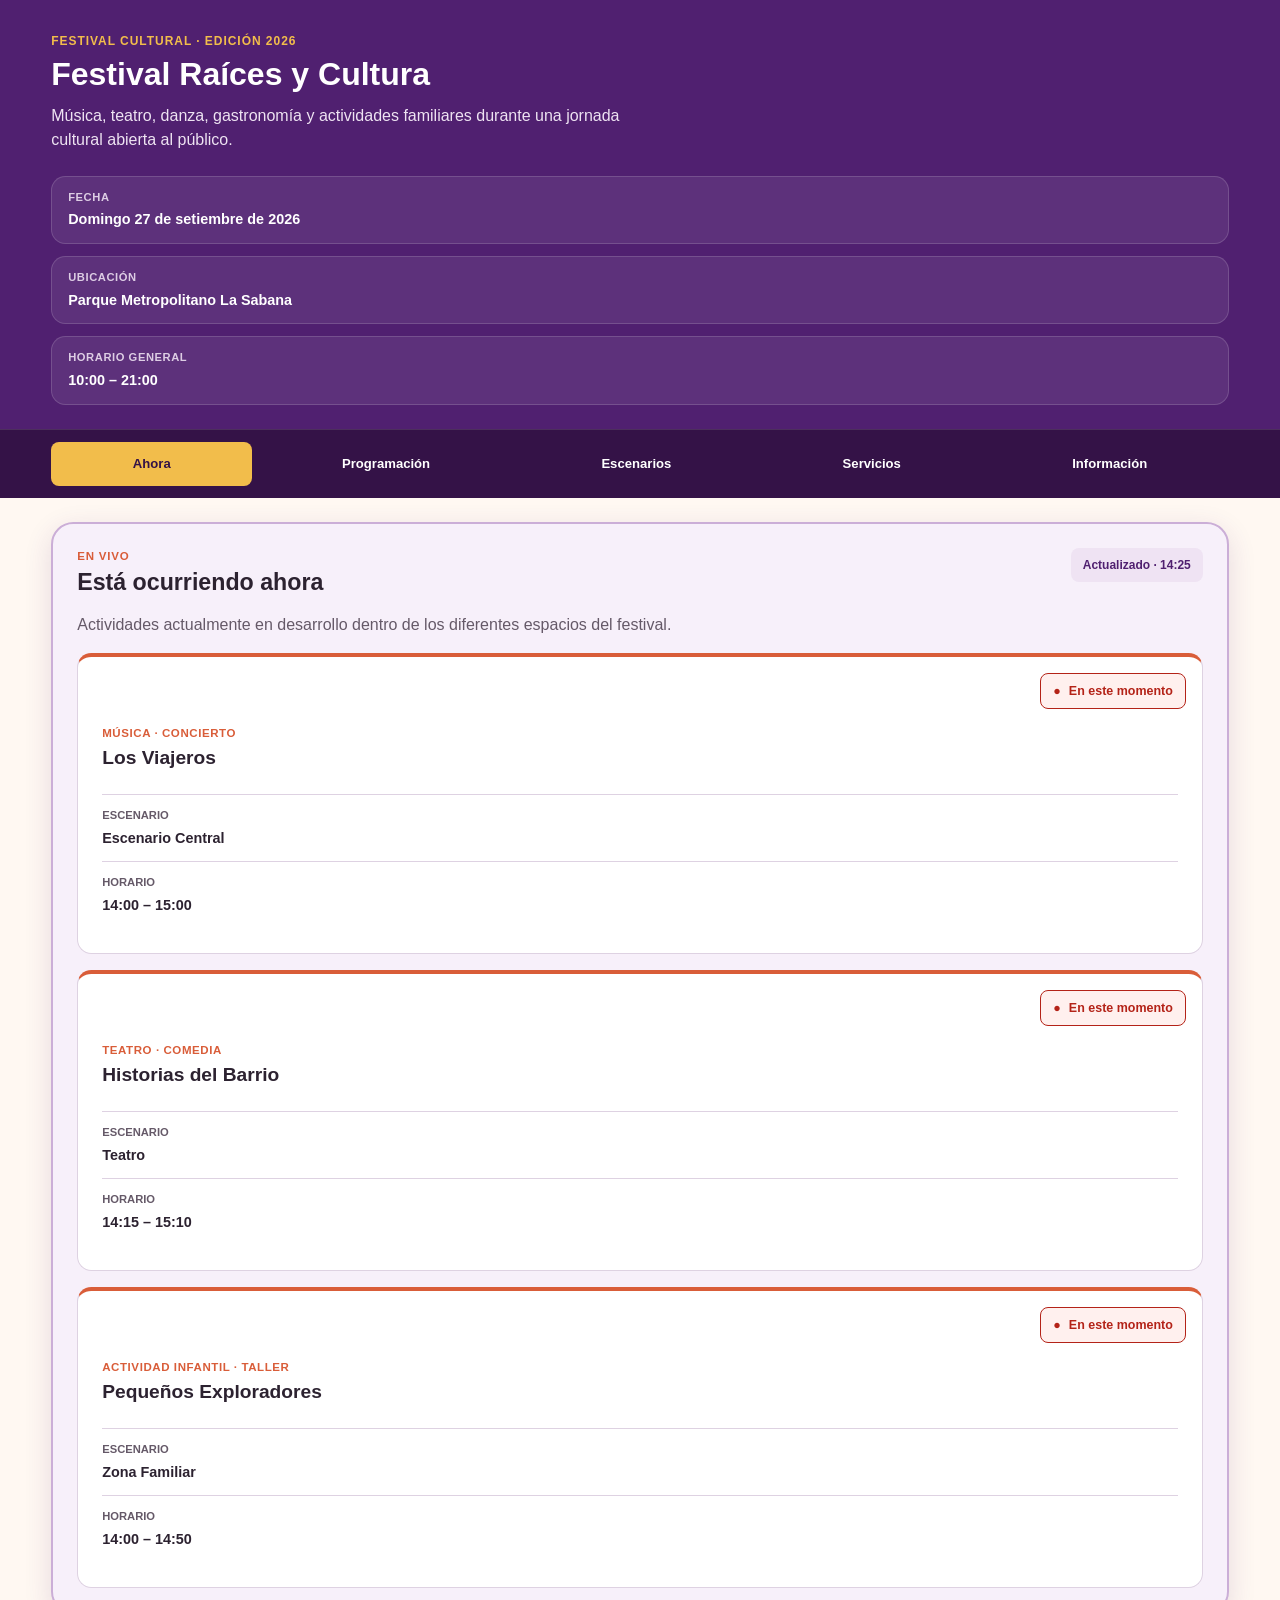
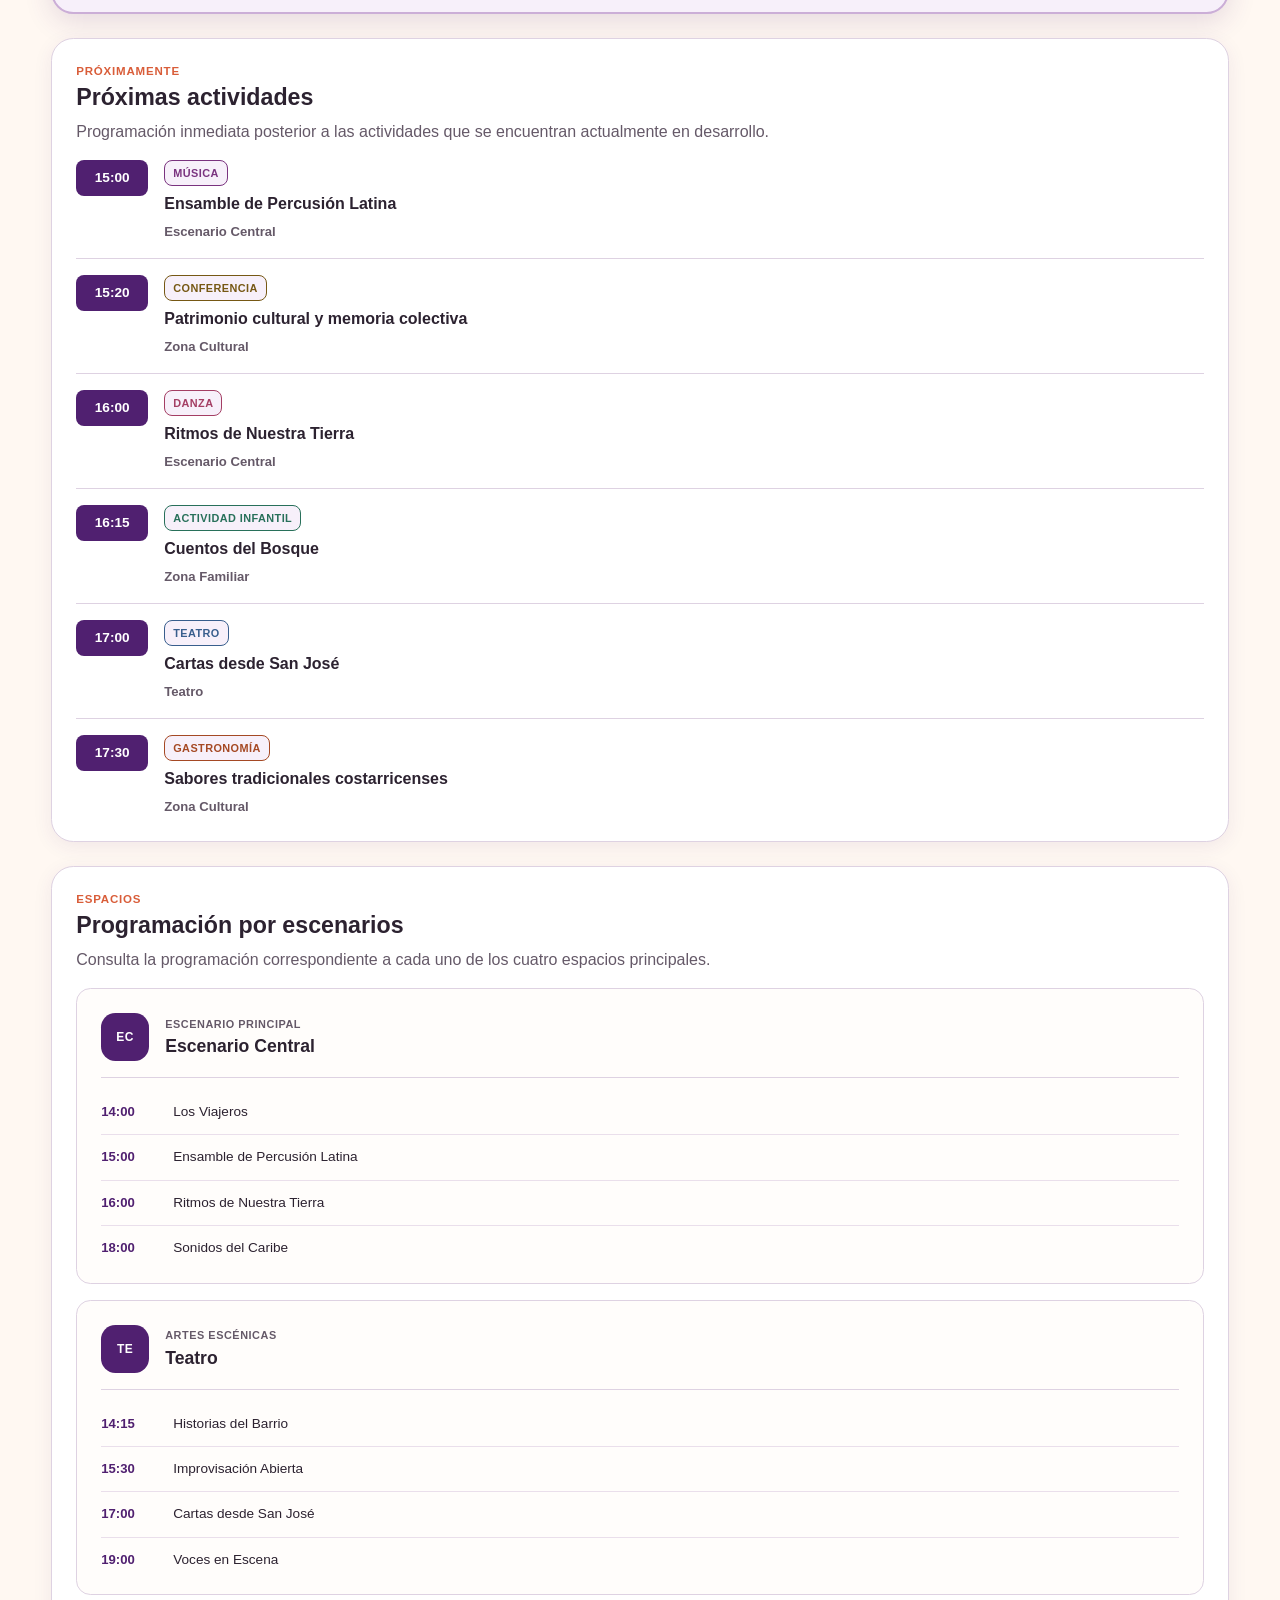
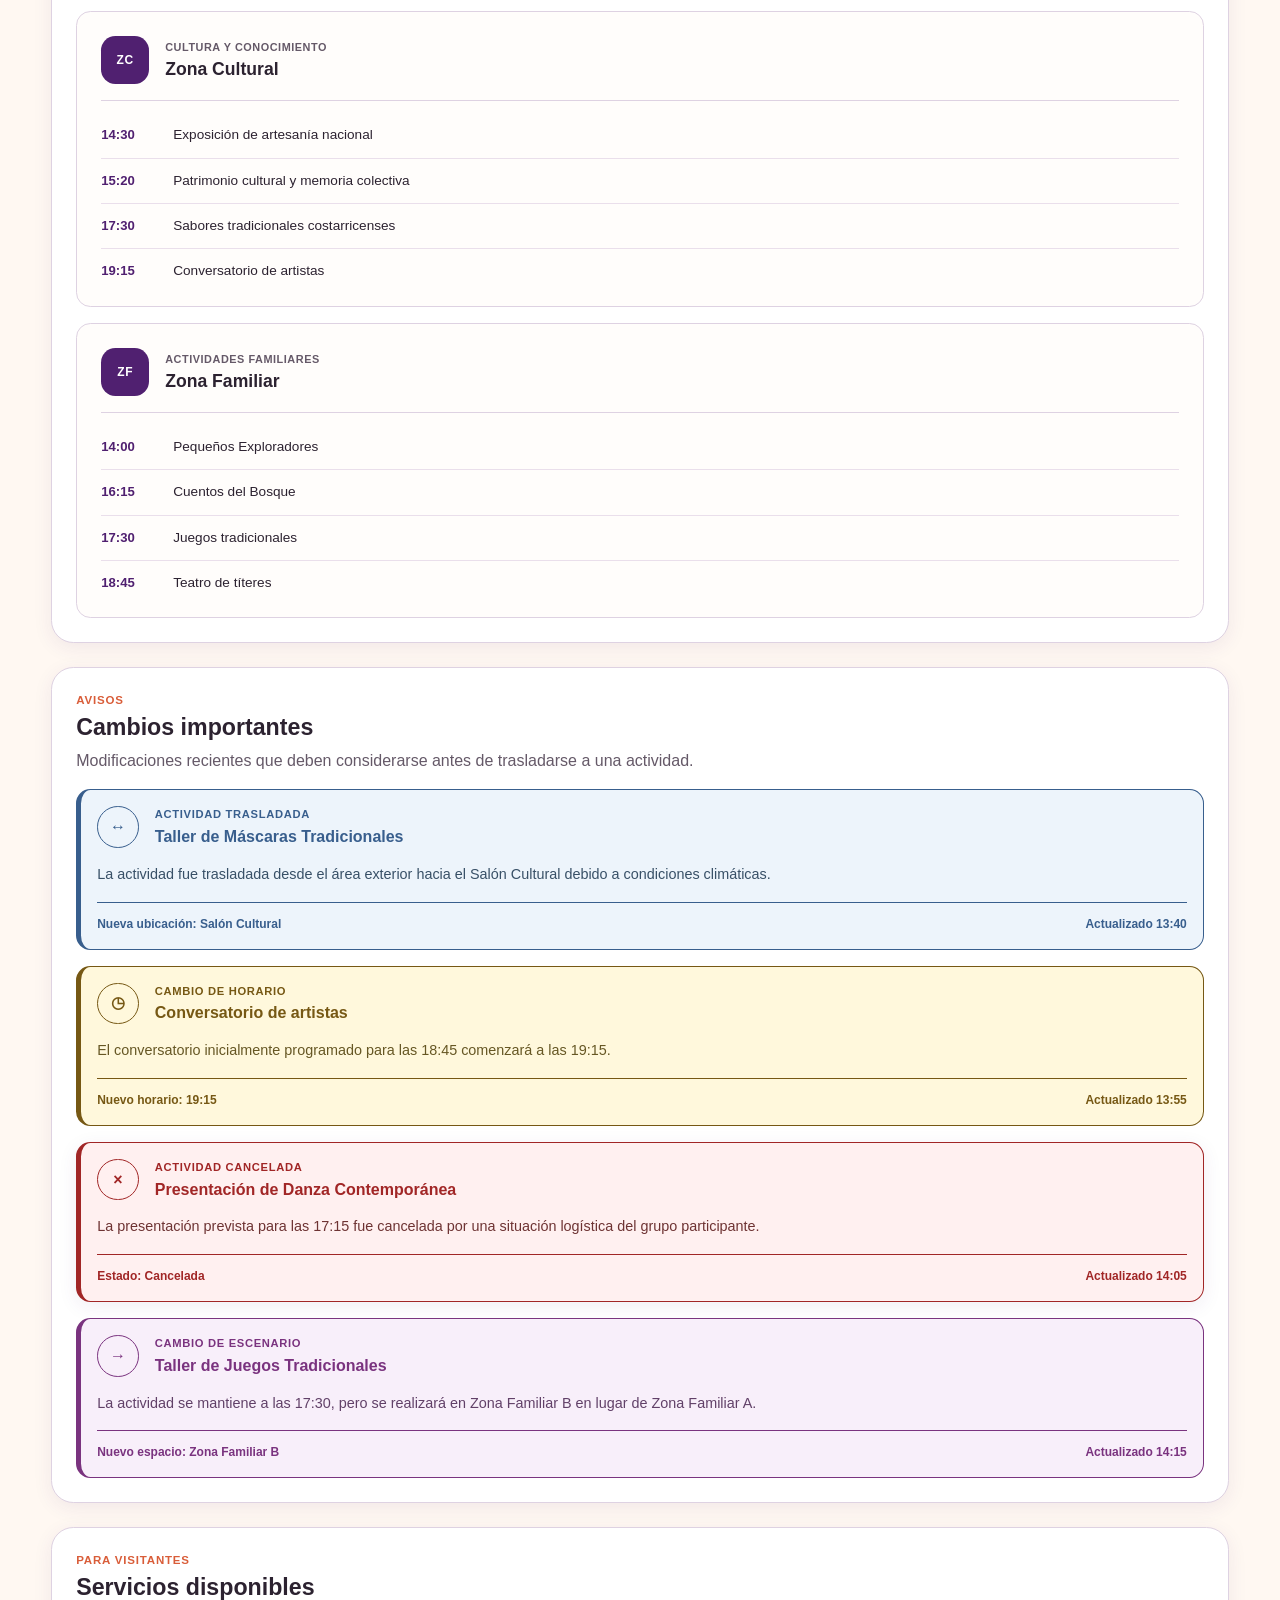
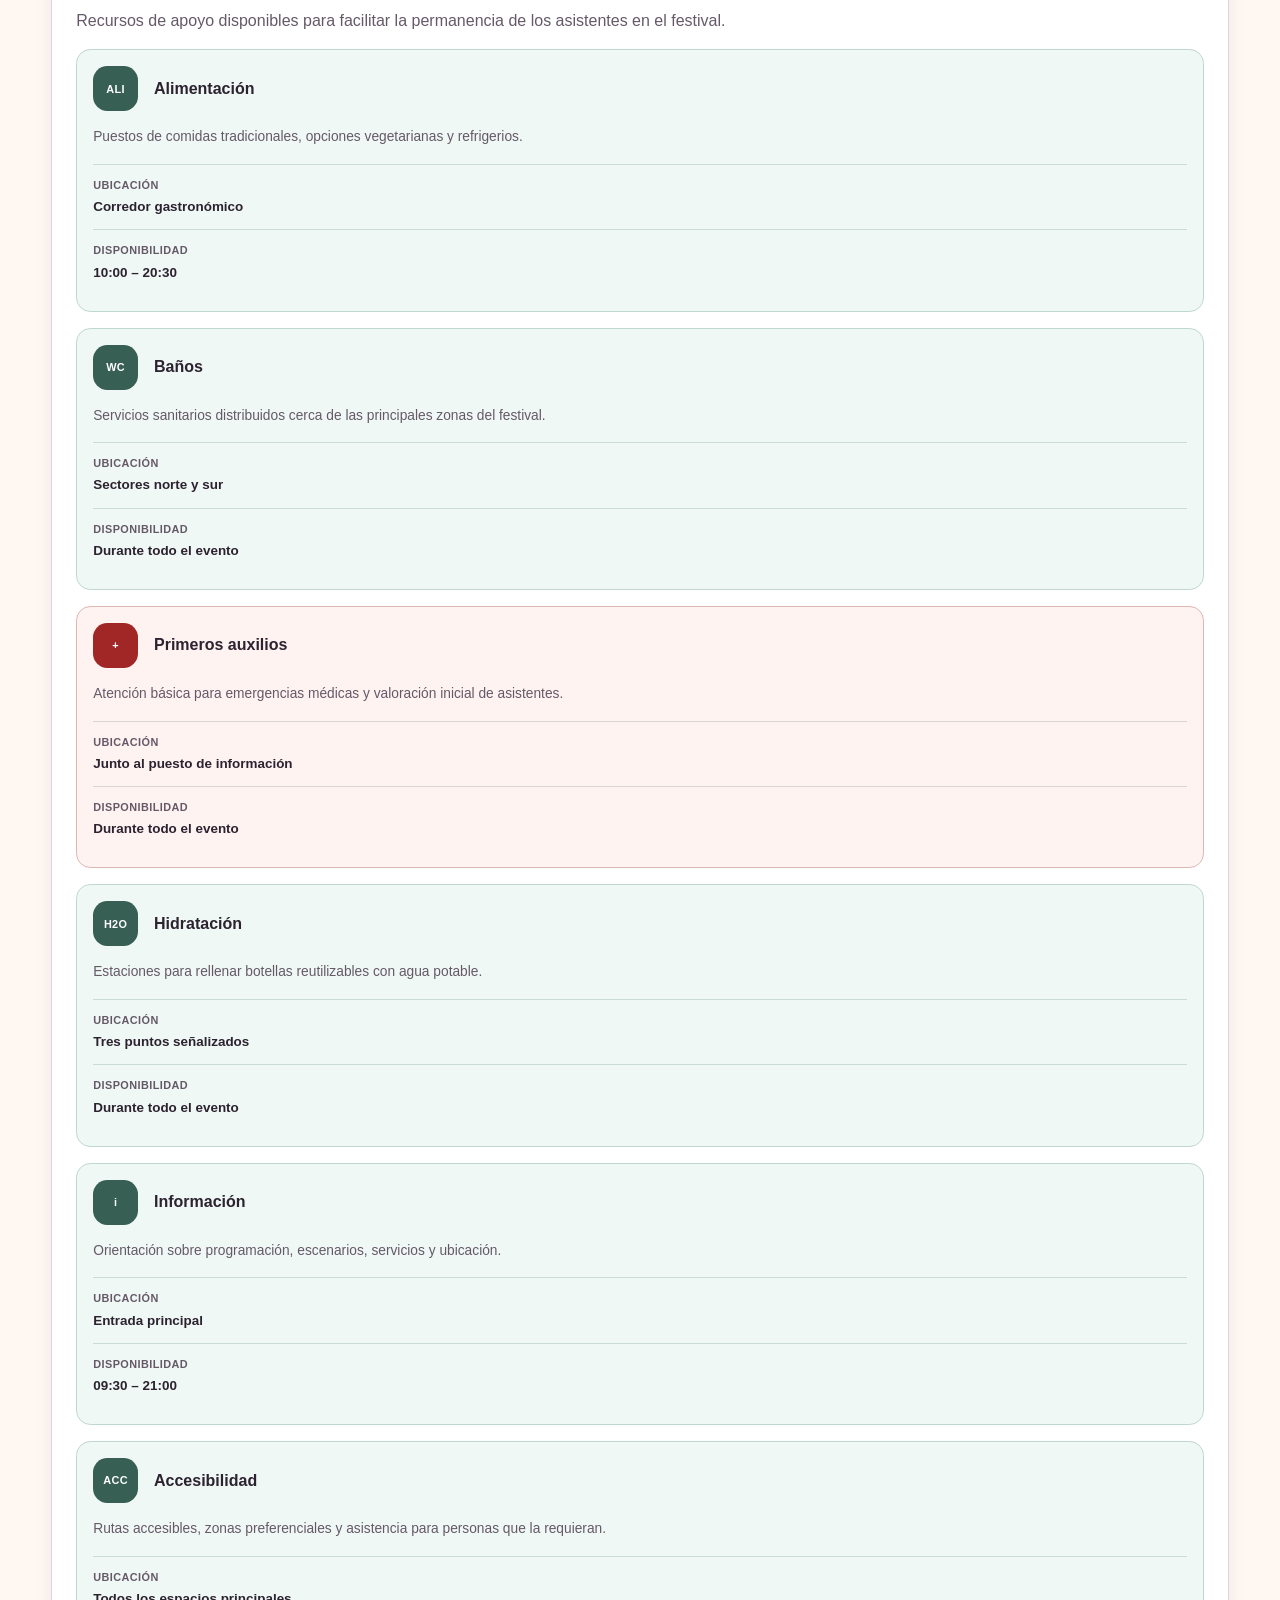
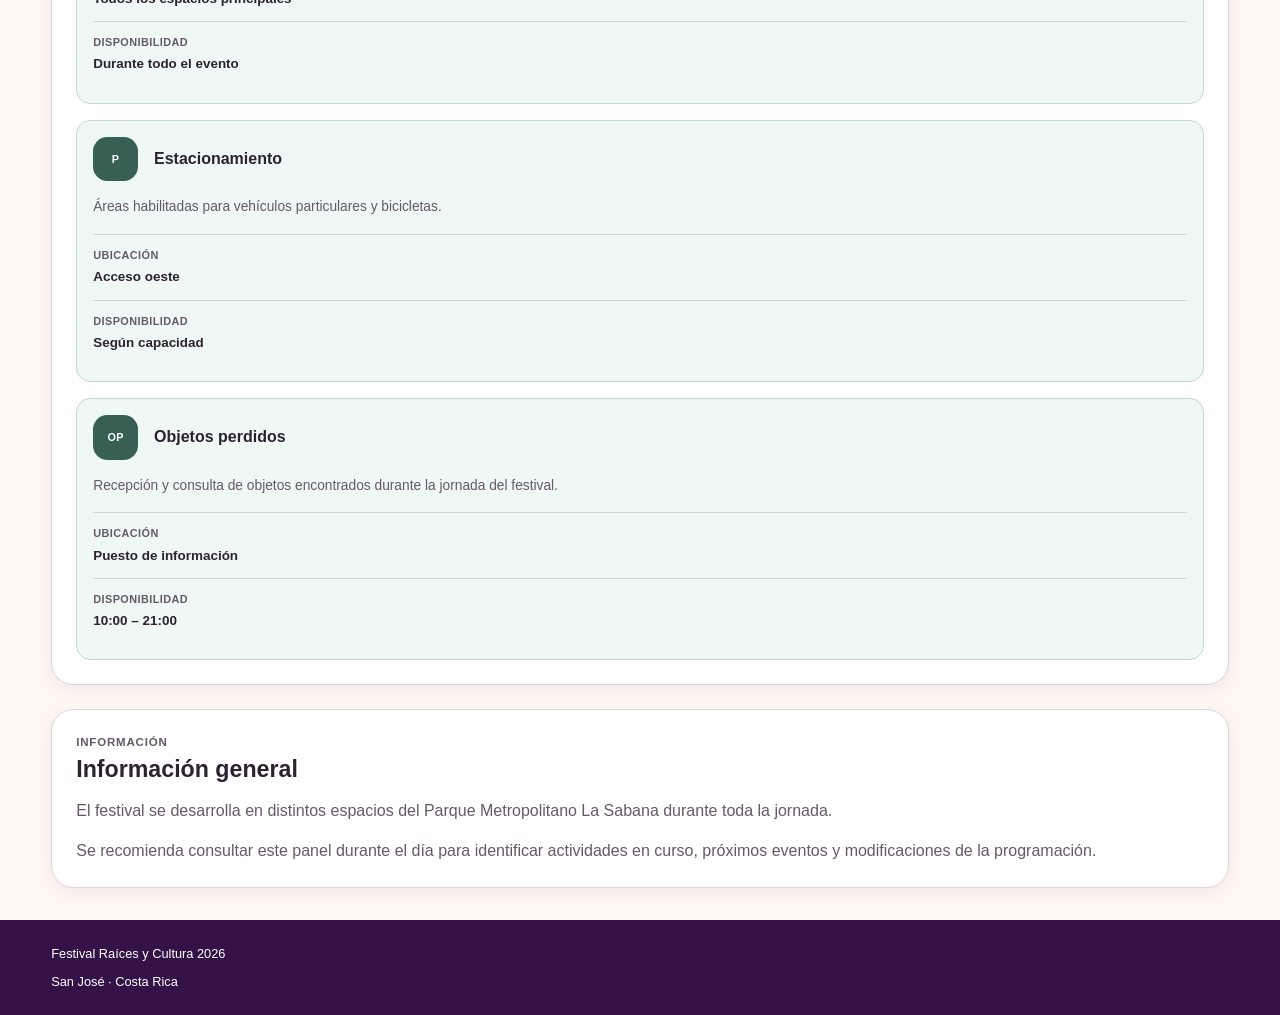
==== commit 323c2d9a: "Implementa Grid Flexbox y posicionamiento del caso 2" ====
--- a/caso2/index.html
+++ b/caso2/index.html
@@ -117,7 +117,11 @@
 
         <!-- =================================================
              NAVEGACIÓN PRINCIPAL
-             ================================================= -->
+             =================================================
+
+             Flexbox resuelve la distribución de los enlaces
+             porque constituye una estructura unidimensional.
+        -->
         <nav
             class="navegacion-principal"
             aria-label="Navegación del festival"
@@ -171,7 +175,17 @@
 
     <!-- =====================================================
          CONTENIDO PRINCIPAL
-         ===================================================== -->
+         =====================================================
+
+         A partir de este commit, <main> constituye el Grid
+         principal del Caso 2.
+
+         El Grid base conserva una sola columna porque seguimos
+         aplicando mobile-first.
+
+         En el Commit 11 estas mismas áreas serán reorganizadas
+         para tableta y escritorio mediante media queries.
+    -->
     <main
         id="contenido-principal"
         class="contenedor contenido-festival"
@@ -180,6 +194,7 @@
 
         <!-- =================================================
              AHORA
+             Área Grid: ahora
              ================================================= -->
         <section
             id="ahora"
@@ -221,6 +236,29 @@
                      ========================================= -->
                 <article class="actividad-actual">
 
+                    <!--
+                        Esta etiqueta será posicionada de forma
+                        absoluta dentro de la tarjeta.
+
+                        La tarjeta utiliza position: relative,
+                        por lo que la etiqueta permanece asociada
+                        únicamente a esta actividad.
+                    -->
+                    <footer class="actividad-pie">
+
+                        <span class="estado-en-vivo">
+
+                            <span aria-hidden="true">
+                                ●
+                            </span>
+
+                            En este momento
+
+                        </span>
+
+                    </footer>
+
+
                     <header class="actividad-encabezado">
 
                         <p class="tipo-actividad">
@@ -264,21 +302,6 @@
                         </div>
 
                     </dl>
-
-
-                    <footer class="actividad-pie">
-
-                        <span class="estado-en-vivo">
-
-                            <span aria-hidden="true">
-                                ●
-                            </span>
-
-                            En este momento
-
-                        </span>
-
-                    </footer>
 
                 </article>
 
@@ -288,6 +311,21 @@
                      ========================================= -->
                 <article class="actividad-actual">
 
+                    <footer class="actividad-pie">
+
+                        <span class="estado-en-vivo">
+
+                            <span aria-hidden="true">
+                                ●
+                            </span>
+
+                            En este momento
+
+                        </span>
+
+                    </footer>
+
+
                     <header class="actividad-encabezado">
 
                         <p class="tipo-actividad">
@@ -331,21 +369,6 @@
                         </div>
 
                     </dl>
-
-
-                    <footer class="actividad-pie">
-
-                        <span class="estado-en-vivo">
-
-                            <span aria-hidden="true">
-                                ●
-                            </span>
-
-                            En este momento
-
-                        </span>
-
-                    </footer>
 
                 </article>
 
@@ -355,6 +378,21 @@
                      ========================================= -->
                 <article class="actividad-actual">
 
+                    <footer class="actividad-pie">
+
+                        <span class="estado-en-vivo">
+
+                            <span aria-hidden="true">
+                                ●
+                            </span>
+
+                            En este momento
+
+                        </span>
+
+                    </footer>
+
+
                     <header class="actividad-encabezado">
 
                         <p class="tipo-actividad">
@@ -399,21 +437,6 @@
 
                     </dl>
 
-
-                    <footer class="actividad-pie">
-
-                        <span class="estado-en-vivo">
-
-                            <span aria-hidden="true">
-                                ●
-                            </span>
-
-                            En este momento
-
-                        </span>
-
-                    </footer>
-
                 </article>
 
             </div>
@@ -423,6 +446,7 @@
 
         <!-- =================================================
              PRÓXIMAS ACTIVIDADES
+             Área Grid: programacion
              ================================================= -->
         <section
             id="programacion"
@@ -448,8 +472,8 @@
 
 
             <!--
-                Se utiliza <ol> porque existe un orden
-                cronológico significativo.
+                Se utiliza una lista ordenada porque existe
+                un orden cronológico significativo.
             -->
             <ol class="lista-proximas">
 
@@ -652,6 +676,7 @@
 
         <!-- =================================================
              PROGRAMACIÓN POR ESCENARIOS
+             Área Grid: escenarios
              ================================================= -->
         <section
             id="escenarios"
@@ -676,19 +701,10 @@
             </header>
 
 
-            <!--
-                Esta colección se resuelve mediante CSS Grid.
-
-                En teléfono utiliza una columna.
-                Las siguientes versiones reorganizarán
-                la misma cuadrícula al aumentar el ancho.
-            -->
             <div class="grid-escenarios">
 
 
-                <!-- =========================================
-                     ESCENARIO CENTRAL
-                     ========================================= -->
+                <!-- ESCENARIO CENTRAL -->
                 <article class="tarjeta-escenario">
 
                     <header class="escenario-encabezado">
@@ -739,9 +755,7 @@
                 </article>
 
 
-                <!-- =========================================
-                     TEATRO
-                     ========================================= -->
+                <!-- TEATRO -->
                 <article class="tarjeta-escenario">
 
                     <header class="escenario-encabezado">
@@ -792,9 +806,7 @@
                 </article>
 
 
-                <!-- =========================================
-                     ZONA CULTURAL
-                     ========================================= -->
+                <!-- ZONA CULTURAL -->
                 <article class="tarjeta-escenario">
 
                     <header class="escenario-encabezado">
@@ -849,9 +861,7 @@
                 </article>
 
 
-                <!-- =========================================
-                     ZONA FAMILIAR
-                     ========================================= -->
+                <!-- ZONA FAMILIAR -->
                 <article class="tarjeta-escenario">
 
                     <header class="escenario-encabezado">
@@ -908,12 +918,8 @@
 
         <!-- =================================================
              CAMBIOS IMPORTANTES
-             =================================================
-
-             Se utiliza <aside> porque los avisos complementan
-             la programación principal y llaman la atención
-             sobre modificaciones relevantes.
-        -->
+             Área Grid: cambios
+             ================================================= -->
         <aside
             id="cambios"
             class="seccion seccion-cambios"
@@ -940,9 +946,7 @@
             <div class="lista-cambios">
 
 
-                <!-- =========================================
-                     CAMBIO 1 - TRASLADO
-                     ========================================= -->
+                <!-- TRASLADO -->
                 <article class="cambio cambio-traslado">
 
                     <header class="cambio-encabezado">
@@ -991,9 +995,7 @@
                 </article>
 
 
-                <!-- =========================================
-                     CAMBIO 2 - HORARIO
-                     ========================================= -->
+                <!-- CAMBIO DE HORARIO -->
                 <article class="cambio cambio-horario">
 
                     <header class="cambio-encabezado">
@@ -1041,9 +1043,7 @@
                 </article>
 
 
-                <!-- =========================================
-                     CAMBIO 3 - CANCELACIÓN
-                     ========================================= -->
+                <!-- CANCELACIÓN -->
                 <article class="cambio cambio-cancelacion">
 
                     <header class="cambio-encabezado">
@@ -1092,9 +1092,7 @@
                 </article>
 
 
-                <!-- =========================================
-                     CAMBIO 4 - ESCENARIO
-                     ========================================= -->
+                <!-- CAMBIO DE ESCENARIO -->
                 <article class="cambio cambio-escenario">
 
                     <header class="cambio-encabezado">
@@ -1148,14 +1146,9 @@
 
 
         <!-- =================================================
-             SERVICIOS DISPONIBLES
-             =================================================
-
-             Se incluyen ocho servicios, superando el mínimo
-             de seis solicitado por la consigna.
-
-             La colección se organiza mediante CSS Grid.
-        -->
+             SERVICIOS
+             Área Grid: servicios
+             ================================================= -->
         <section
             id="servicios"
             class="seccion seccion-servicios"
@@ -1182,9 +1175,7 @@
             <div class="grid-servicios">
 
 
-                <!-- =========================================
-                     SERVICIO 1
-                     ========================================= -->
+                <!-- ALIMENTACIÓN -->
                 <article class="servicio">
 
                     <header class="servicio-encabezado">
@@ -1240,9 +1231,7 @@
                 </article>
 
 
-                <!-- =========================================
-                     SERVICIO 2
-                     ========================================= -->
+                <!-- BAÑOS -->
                 <article class="servicio">
 
                     <header class="servicio-encabezado">
@@ -1298,9 +1287,7 @@
                 </article>
 
 
-                <!-- =========================================
-                     SERVICIO 3
-                     ========================================= -->
+                <!-- PRIMEROS AUXILIOS -->
                 <article class="servicio servicio-prioritario">
 
                     <header class="servicio-encabezado">
@@ -1356,9 +1343,7 @@
                 </article>
 
 
-                <!-- =========================================
-                     SERVICIO 4
-                     ========================================= -->
+                <!-- HIDRATACIÓN -->
                 <article class="servicio">
 
                     <header class="servicio-encabezado">
@@ -1414,9 +1399,7 @@
                 </article>
 
 
-                <!-- =========================================
-                     SERVICIO 5
-                     ========================================= -->
+                <!-- INFORMACIÓN -->
                 <article class="servicio">
 
                     <header class="servicio-encabezado">
@@ -1472,9 +1455,7 @@
                 </article>
 
 
-                <!-- =========================================
-                     SERVICIO 6
-                     ========================================= -->
+                <!-- ACCESIBILIDAD -->
                 <article class="servicio servicio-accesible">
 
                     <header class="servicio-encabezado">
@@ -1530,9 +1511,7 @@
                 </article>
 
 
-                <!-- =========================================
-                     SERVICIO 7
-                     ========================================= -->
+                <!-- ESTACIONAMIENTO -->
                 <article class="servicio">
 
                     <header class="servicio-encabezado">
@@ -1588,9 +1567,7 @@
                 </article>
 
 
-                <!-- =========================================
-                     SERVICIO 8
-                     ========================================= -->
+                <!-- OBJETOS PERDIDOS -->
                 <article class="servicio">
 
                     <header class="servicio-encabezado">
@@ -1652,6 +1629,7 @@
 
         <!-- =================================================
              INFORMACIÓN GENERAL
+             Área Grid: informacion
              ================================================= -->
         <section
             id="informacion"
--- a/caso2/css/estilos.css
+++ b/caso2/css/estilos.css
@@ -2,20 +2,20 @@
    CASO 2
    PANEL PÚBLICO DE INFORMACIÓN DE UN FESTIVAL
 
-   Commit 9:
-   - Se mantiene el enfoque mobile-first.
-   - Se mantienen las actividades actuales y próximas.
-   - Se mantiene CSS Grid para programación por escenarios.
-   - Se incorporan cuatro tipos de cambios importantes.
-   - Los cambios se distinguen mediante texto, símbolos,
-     borde y color.
-   - Se incorporan ocho servicios para los asistentes.
-   - Los servicios se organizan mediante CSS Grid.
-   - Se eliminan los últimos placeholders de contenido.
-
-   En el Commit 10 se desarrollará el layout general,
-   se ampliará el uso coordinado de Grid y Flexbox y se
-   incorporará position de forma justificada.
+   Commit 10:
+   - Se mantiene todo el contenido obligatorio.
+   - El contenido principal pasa a utilizar CSS Grid.
+   - Se definen áreas para Ahora, Programación, Escenarios,
+     Cambios, Servicios e Información.
+   - El Grid base conserva una columna por ser mobile-first.
+   - Flexbox continúa resolviendo elementos internos.
+   - Las etiquetas "En este momento" utilizan
+     position:absolute dentro de tarjetas relativas.
+   - El posicionamiento no sustituye Grid ni Flexbox.
+   - Se evita !important.
+
+   En el Commit 11 se añadirán los breakpoints definitivos
+   para tableta y escritorio.
    ========================================================== */
 
 
@@ -25,24 +25,18 @@
 
 :root {
 
-    /* ------------------------------------------------------
-       Identidad visual del festival
-       ------------------------------------------------------ */
+    /* Identidad visual */
     --color-primario: #502070;
     --color-primario-oscuro: #341247;
     --color-secundario: #d95d39;
 
-    /* ------------------------------------------------------
-       Acentos
-       ------------------------------------------------------ */
+    /* Acentos */
     --color-acento: #f2bd4b;
 
     --color-en-vivo: #b42318;
     --color-en-vivo-fondo: #fff0ee;
 
-    /* ------------------------------------------------------
-       Categorías
-       ------------------------------------------------------ */
+    /* Categorías */
     --color-musica: #7a337f;
     --color-danza: #a43e64;
     --color-teatro: #385e8d;
@@ -50,9 +44,7 @@
     --color-infantil: #28705a;
     --color-gastronomia: #a54924;
 
-    /* ------------------------------------------------------
-       Cambios importantes
-       ------------------------------------------------------ */
+    /* Cambios */
     --color-traslado: #385e8d;
     --color-traslado-fondo: #edf4fb;
 
@@ -65,44 +57,32 @@
     --color-cambio-escenario: #7a337f;
     --color-cambio-escenario-fondo: #f8effa;
 
-    /* ------------------------------------------------------
-       Servicios
-       ------------------------------------------------------ */
+    /* Servicios */
     --color-servicio: #375f54;
     --color-servicio-fondo: #eff8f4;
 
     --color-servicio-prioritario: #a12626;
     --color-servicio-prioritario-fondo: #fff3f2;
 
-    /* ------------------------------------------------------
-       Fondos
-       ------------------------------------------------------ */
+    /* Fondos */
     --color-fondo: #fff8f2;
     --color-superficie: #ffffff;
     --color-superficie-alterna: #f7f0fa;
     --color-fondo-suave: #fffdfb;
 
-    /* ------------------------------------------------------
-       Texto
-       ------------------------------------------------------ */
+    /* Texto */
     --color-texto: #2c2230;
     --color-texto-secundario: #655968;
     --color-texto-claro: #ffffff;
 
-    /* ------------------------------------------------------
-       Bordes
-       ------------------------------------------------------ */
+    /* Bordes */
     --color-borde: #ded2e2;
     --color-borde-suave: #eadfeb;
 
-    /* ------------------------------------------------------
-       Foco accesible
-       ------------------------------------------------------ */
+    /* Foco */
     --color-foco: #ffd972;
 
-    /* ------------------------------------------------------
-       Espaciado
-       ------------------------------------------------------ */
+    /* Espaciado */
     --espacio-2xs: 0.25rem;
     --espacio-xs: 0.5rem;
     --espacio-sm: 0.75rem;
@@ -111,31 +91,25 @@
     --espacio-xl: 2rem;
     --espacio-2xl: 3rem;
 
-    /* ------------------------------------------------------
-       Radios
-       ------------------------------------------------------ */
+    /* Radios */
     --radio-sm: 0.5rem;
     --radio-md: 0.9rem;
     --radio-lg: 1.4rem;
 
-    /* ------------------------------------------------------
-       Sombras
-       ------------------------------------------------------ */
+    /* Sombras */
     --sombra-suave:
         0 0.3rem 1.2rem rgba(80, 32, 112, 0.08);
 
     --sombra-destacada:
         0 0.5rem 1.7rem rgba(80, 32, 112, 0.14);
 
-    /* ------------------------------------------------------
-       Contenedor
-       ------------------------------------------------------ */
+    /* Contenedor */
     --ancho-contenido: 75rem;
 }
 
 
 /* ==========================================================
-   2. MODELO DE CAJA
+   2. MODELO DE CAJA GLOBAL
    ========================================================== */
 
 *,
@@ -164,14 +138,18 @@
 
     line-height: 1.5;
 
-    color: var(--color-texto);
-    background-color: var(--color-fondo);
+    color:
+        var(--color-texto);
+
+    background-color:
+        var(--color-fondo);
 }
 
 
 .contenedor {
     width: 92%;
-    max-width: var(--ancho-contenido);
+    max-width:
+        var(--ancho-contenido);
 
     margin-inline: auto;
 }
@@ -274,7 +252,7 @@
 
 
 /* ==========================================================
-   7. ENCABEZADO DEL FESTIVAL
+   7. ENCABEZADO
    ========================================================== */
 
 .encabezado-festival {
@@ -472,21 +450,93 @@
 
 
 /* ==========================================================
-   10. CONTENIDO PRINCIPAL
-   ========================================================== */
-
+   10. GRID PRINCIPAL DEL FESTIVAL
+   ========================================================== */
+
+/*
+   Este es el layout principal del Caso 2.
+
+   La configuración base conserva una sola columna
+   debido al enfoque mobile-first.
+
+   Se utilizan nombres de áreas para que la posterior
+   reorganización de tableta/escritorio pueda realizarse
+   sin modificar el HTML.
+*/
 .contenido-festival {
+    display: grid;
+
+    grid-template-columns:
+        minmax(0, 1fr);
+
+    grid-template-areas:
+        "ahora"
+        "programacion"
+        "escenarios"
+        "cambios"
+        "servicios"
+        "informacion";
+
+    gap:
+        var(--espacio-lg);
+
+    align-items: start;
+
     padding-block:
         var(--espacio-lg)
         var(--espacio-xl);
 }
 
 
+/* ==========================================================
+   11. ÁREAS DEL GRID PRINCIPAL
+   ========================================================== */
+
+.ahora {
+    grid-area: ahora;
+}
+
+
+.seccion-proximas {
+    grid-area: programacion;
+}
+
+
+.seccion-escenarios {
+    grid-area: escenarios;
+}
+
+
+.seccion-cambios {
+    grid-area: cambios;
+}
+
+
+.seccion-servicios {
+    grid-area: servicios;
+}
+
+
+.seccion-informacion {
+    grid-area: informacion;
+}
+
+
+/* ==========================================================
+   12. SECCIONES PRINCIPALES
+   ========================================================== */
+
+/*
+   El espacio entre secciones ya es responsabilidad del
+   gap del Grid principal.
+
+   Por esa razón no necesitamos margin-bottom para
+   construir el layout.
+*/
 .seccion {
     min-width: 0;
 
-    margin-bottom:
-        var(--espacio-lg);
+    margin: 0;
 
     padding:
         var(--espacio-lg);
@@ -539,13 +589,10 @@
 
 
 /* ==========================================================
-   11. SECCIÓN "AHORA"
+   13. SECCIÓN AHORA
    ========================================================== */
 
 .ahora {
-    padding:
-        var(--espacio-lg);
-
     background:
         var(--color-superficie-alterna);
 
@@ -598,7 +645,8 @@
 
 
 /* ==========================================================
-   12. ACTIVIDADES ACTUALES
+   14. ACTIVIDADES ACTUALES
+   FLEXBOX
    ========================================================== */
 
 .actividades-ahora {
@@ -610,10 +658,30 @@
 }
 
 
+/* ==========================================================
+   15. TARJETAS ACTUALES
+   POSITION RELATIVE
+   ========================================================== */
+
+/*
+   Cada actividad crea su propio contexto de
+   posicionamiento.
+
+   La etiqueta "En este momento" se posiciona respecto
+   a esta tarjeta y no respecto a la página completa.
+*/
 .actividad-actual {
+    position: relative;
+
     min-width: 0;
 
+    /*
+        El espacio superior adicional evita que la
+        etiqueta absoluta tape el contenido.
+    */
     padding:
+        4.25rem
+        var(--espacio-lg)
         var(--espacio-lg);
 
     background-color:
@@ -634,6 +702,70 @@
 }
 
 
+/* ==========================================================
+   16. ETIQUETA "EN ESTE MOMENTO"
+   POSITION ABSOLUTE
+   ========================================================== */
+
+/*
+   Este es el uso justificado de position del Caso 2.
+
+   No construye el layout de la página.
+
+   Únicamente superpone una etiqueta contextual sobre
+   cada tarjeta que representa una actividad en curso.
+*/
+.actividad-pie {
+    position: absolute;
+
+    top:
+        var(--espacio-md);
+
+    right:
+        var(--espacio-md);
+
+    z-index: 1;
+
+    max-width:
+        calc(100% - (var(--espacio-md) * 2));
+}
+
+
+.estado-en-vivo {
+    display: inline-flex;
+
+    align-items: center;
+
+    gap:
+        var(--espacio-xs);
+
+    padding:
+        var(--espacio-xs)
+        var(--espacio-sm);
+
+    color:
+        var(--color-en-vivo);
+
+    font-size: 0.78rem;
+    font-weight: 700;
+
+    background-color:
+        var(--color-en-vivo-fondo);
+
+    border:
+        0.0625rem
+        solid
+        var(--color-en-vivo);
+
+    border-radius:
+        var(--radio-sm);
+}
+
+
+/* ==========================================================
+   17. ENCABEZADO Y DATOS DE ACTIVIDADES ACTUALES
+   ========================================================== */
+
 .actividad-encabezado {
     margin-bottom:
         var(--espacio-lg);
@@ -659,20 +791,19 @@
     margin-bottom: 0;
 
     font-size: 1.2rem;
-}
-
-
-/* ==========================================================
-   13. DATOS DE ACTIVIDADES ACTUALES
-   ========================================================== */
+
+    overflow-wrap: anywhere;
+}
+
 
 .actividad-datos {
-    margin-bottom:
-        var(--espacio-lg);
+    margin-bottom: 0;
 }
 
 
 .dato-actividad {
+    min-width: 0;
+
     padding-block:
         var(--espacio-sm);
 
@@ -703,114 +834,81 @@
 
     font-size: 0.9rem;
     font-weight: 600;
-}
-
-
-/* ==========================================================
-   14. ESTADO EN VIVO
-   ========================================================== */
-
-.estado-en-vivo {
+
+    overflow-wrap: anywhere;
+}
+
+
+/* ==========================================================
+   18. PRÓXIMAS ACTIVIDADES
+   FLEXBOX
+   ========================================================== */
+
+.lista-proximas {
+    margin: 0;
+    padding: 0;
+
+    list-style: none;
+}
+
+
+.proxima-actividad {
+    display: flex;
+
+    align-items: flex-start;
+
+    gap:
+        var(--espacio-md);
+
+    min-width: 0;
+
+    padding-block:
+        var(--espacio-md);
+
+    border-bottom:
+        0.0625rem
+        solid
+        var(--color-borde);
+}
+
+
+.proxima-actividad:first-child {
+    padding-top: 0;
+}
+
+
+.proxima-actividad:last-child {
+    padding-bottom: 0;
+
+    border-bottom: 0;
+}
+
+
+.proxima-hora {
     display: inline-flex;
 
-    align-items: center;
-
-    gap:
-        var(--espacio-xs);
+    flex: 0 0 4.5rem;
+
+    justify-content: center;
 
     padding:
         var(--espacio-xs)
         var(--espacio-sm);
 
     color:
-        var(--color-en-vivo);
-
-    font-size: 0.78rem;
-    font-weight: 700;
-
-    background-color:
-        var(--color-en-vivo-fondo);
-
-    border:
-        0.0625rem
-        solid
-        var(--color-en-vivo);
+        var(--color-texto-claro);
+
+    font-size: 0.85rem;
+    font-weight: 700;
+
+    background-color:
+        var(--color-primario);
 
     border-radius:
         var(--radio-sm);
 }
 
 
-/* ==========================================================
-   15. PRÓXIMAS ACTIVIDADES
-   FLEXBOX
-   ========================================================== */
-
-.lista-proximas {
-    margin: 0;
-    padding: 0;
-
-    list-style: none;
-}
-
-
-.proxima-actividad {
-    display: flex;
-
-    align-items: flex-start;
-
-    gap:
-        var(--espacio-md);
-
-    min-width: 0;
-
-    padding-block:
-        var(--espacio-md);
-
-    border-bottom:
-        0.0625rem
-        solid
-        var(--color-borde);
-}
-
-
-.proxima-actividad:first-child {
-    padding-top: 0;
-}
-
-
-.proxima-actividad:last-child {
-    padding-bottom: 0;
-
-    border-bottom: 0;
-}
-
-
-.proxima-hora {
-    display: inline-flex;
-
-    flex: 0 0 4.5rem;
-
-    justify-content: center;
-
-    padding:
-        var(--espacio-xs)
-        var(--espacio-sm);
-
-    color:
-        var(--color-texto-claro);
-
-    font-size: 0.85rem;
-    font-weight: 700;
-
-    background-color:
-        var(--color-primario);
-
-    border-radius:
-        var(--radio-sm);
-}
-
-
 .proxima-contenido {
     flex: 1 1 auto;
 
@@ -846,7 +944,7 @@
 
 
 /* ==========================================================
-   16. CATEGORÍAS
+   19. CATEGORÍAS
    ========================================================== */
 
 .categoria-actividad {
@@ -915,10 +1013,16 @@
 
 
 /* ==========================================================
-   17. PROGRAMACIÓN POR ESCENARIOS
+   20. PROGRAMACIÓN POR ESCENARIOS
    CSS GRID
    ========================================================== */
 
+/*
+   Grid es apropiado aquí porque la colección deberá
+   permitir comparar varios escenarios en filas y columnas.
+
+   La configuración inicial conserva una columna.
+*/
 .grid-escenarios {
     display: grid;
 
@@ -931,7 +1035,7 @@
 
 
 /* ==========================================================
-   18. TARJETAS DE ESCENARIO
+   21. TARJETAS DE ESCENARIO
    ========================================================== */
 
 .tarjeta-escenario {
@@ -1018,13 +1122,21 @@
 }
 
 
+.escenario-encabezado > div {
+    min-width: 0;
+}
+
+
 .escenario-encabezado h3 {
     margin-bottom: 0;
-}
-
-
-/* ==========================================================
-   19. PROGRAMACIÓN INTERNA DE ESCENARIOS
+
+    overflow-wrap: anywhere;
+}
+
+
+/* ==========================================================
+   22. PROGRAMACIÓN INTERNA
+   FLEXBOX
    ========================================================== */
 
 .programacion-escenario {
@@ -1042,6 +1154,8 @@
 
     gap:
         var(--espacio-md);
+
+    min-width: 0;
 
     padding-block:
         var(--espacio-sm);
@@ -1089,16 +1203,10 @@
 
 
 /* ==========================================================
-   20. CAMBIOS IMPORTANTES
-   ========================================================== */
-
-/*
-   Los avisos comienzan en una columna debido al
-   enfoque mobile-first.
-
-   Cada cambio conserva texto explícito, de modo que
-   el significado no depende únicamente del color.
-*/
+   23. CAMBIOS IMPORTANTES
+   FLEXBOX
+   ========================================================== */
+
 .lista-cambios {
     display: flex;
     flex-direction: column;
@@ -1220,7 +1328,7 @@
 
 
 /* ==========================================================
-   21. TIPOS DE CAMBIO
+   24. TIPOS DE CAMBIO
    ========================================================== */
 
 .cambio-traslado {
@@ -1295,17 +1403,10 @@
 
 
 /* ==========================================================
-   22. SERVICIOS
+   25. SERVICIOS
    CSS GRID
    ========================================================== */
 
-/*
-   Los servicios se organizan mediante Grid.
-
-   En teléfono existe una sola columna.
-   Posteriormente las media queries podrán aumentar
-   el número de columnas sin modificar el HTML.
-*/
 .grid-servicios {
     display: grid;
 
@@ -1449,7 +1550,7 @@
 
 
 /* ==========================================================
-   23. INFORMACIÓN GENERAL
+   26. INFORMACIÓN GENERAL
    ========================================================== */
 
 .seccion-informacion p {
@@ -1464,7 +1565,7 @@
 
 
 /* ==========================================================
-   24. PIE DE PÁGINA
+   27. PIE DE PÁGINA
    ========================================================== */
 
 .pie-pagina {
@@ -1496,7 +1597,7 @@
 
 
 /* ==========================================================
-   25. PREFERENCIA DE MOVIMIENTO REDUCIDO
+   28. MOVIMIENTO REDUCIDO
    ========================================================== */
 
 @media (prefers-reduced-motion: reduce) {
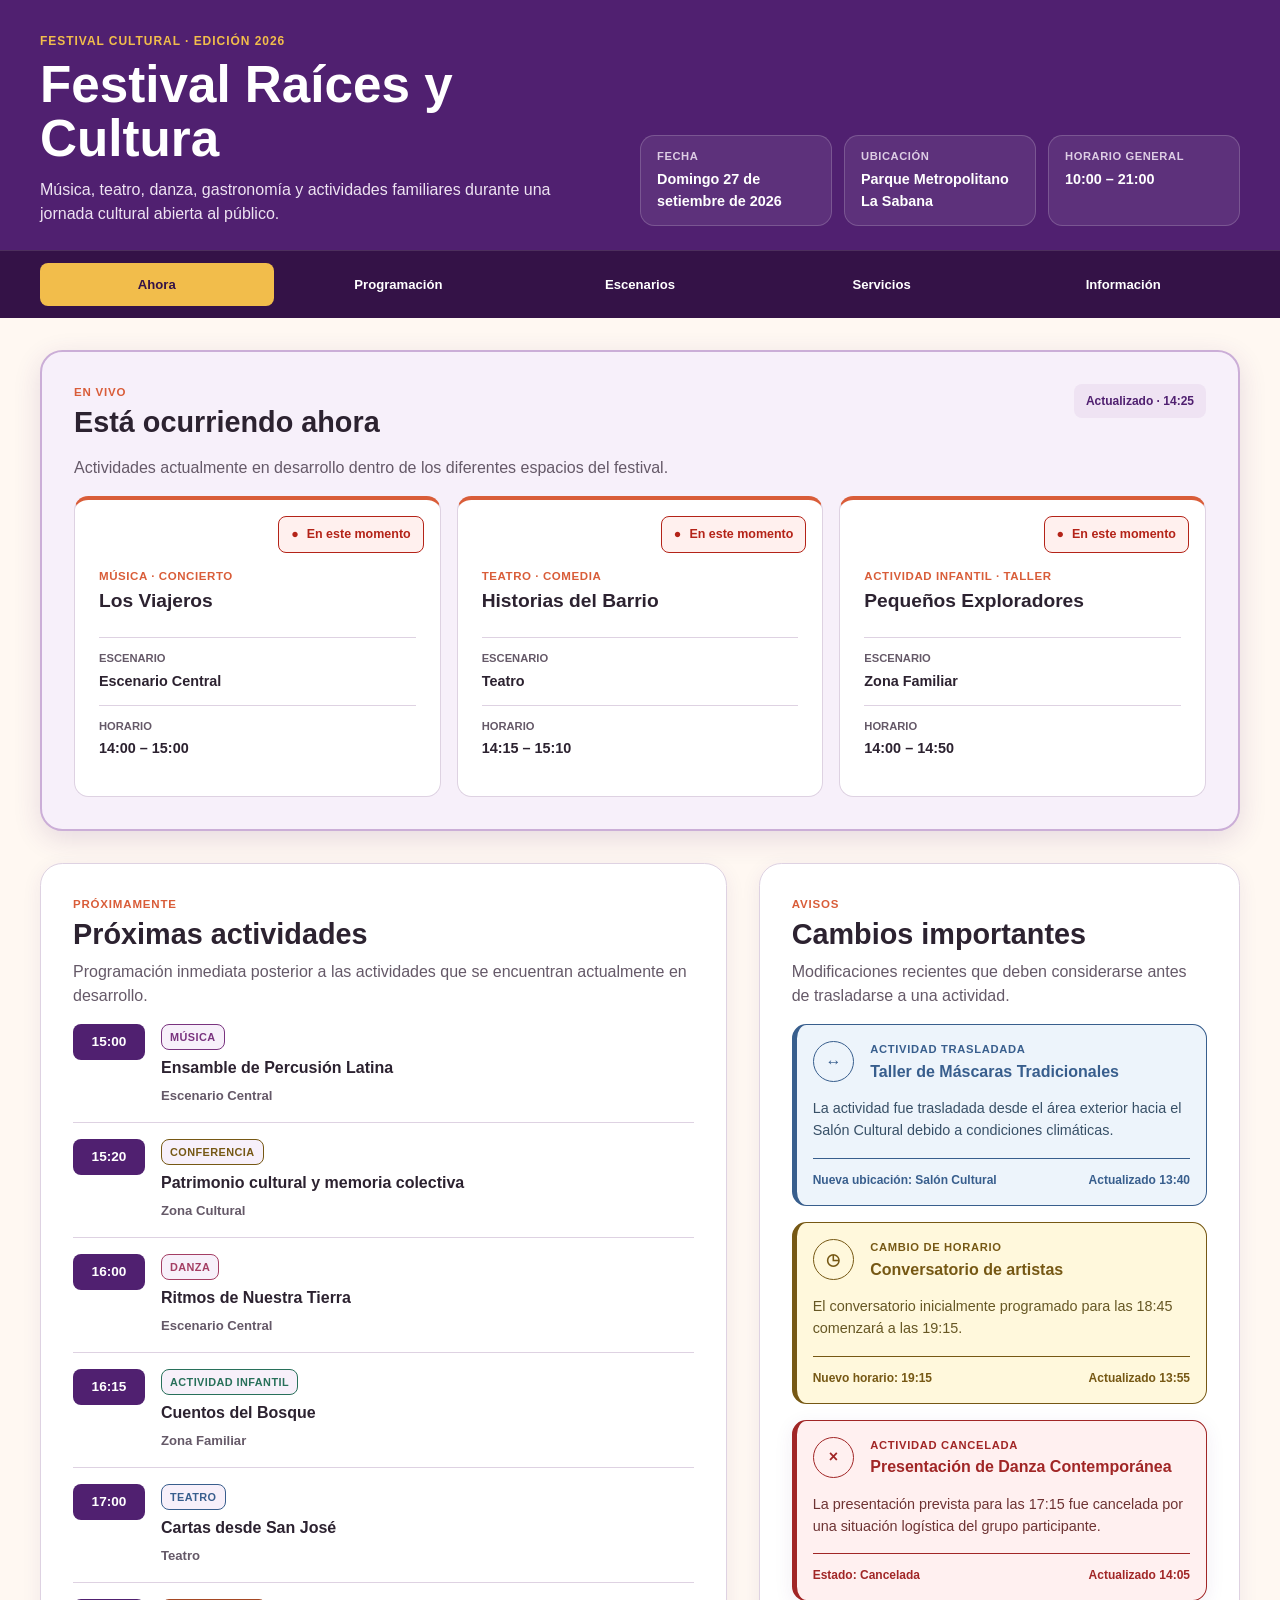
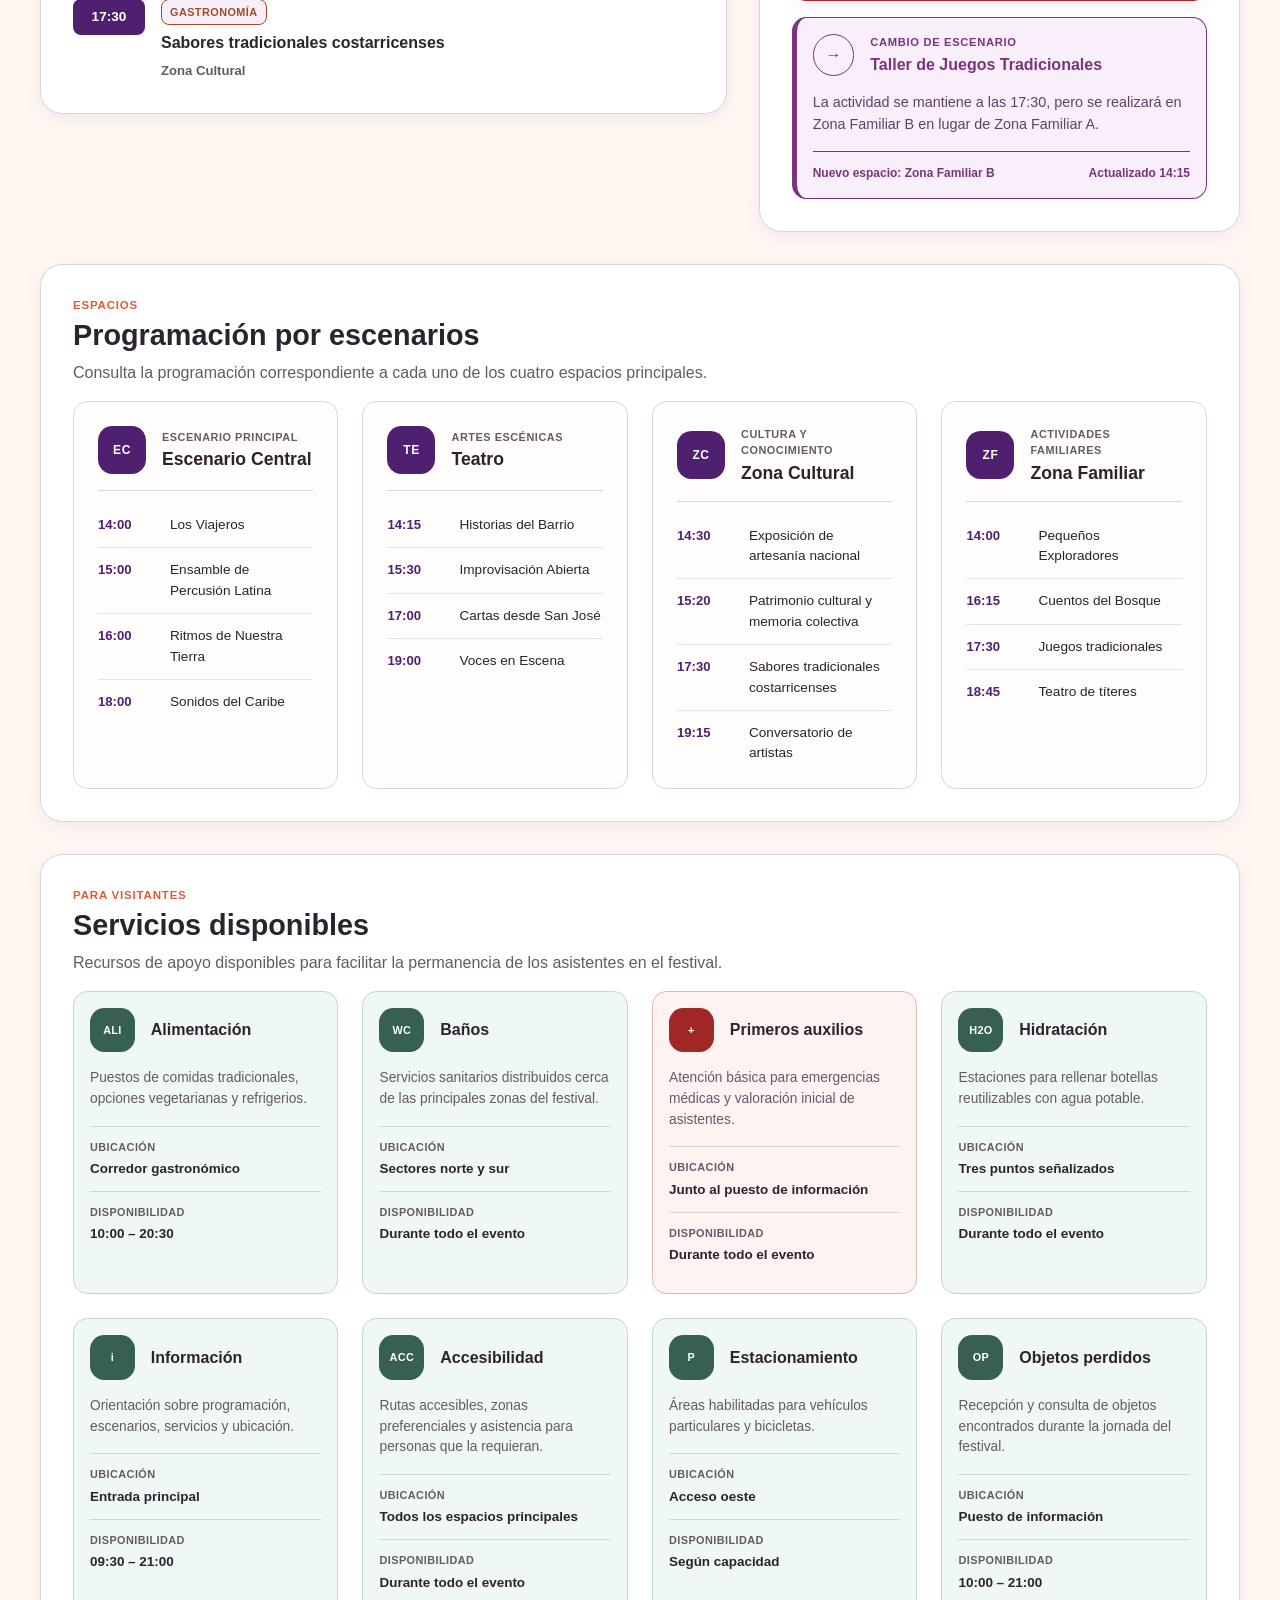
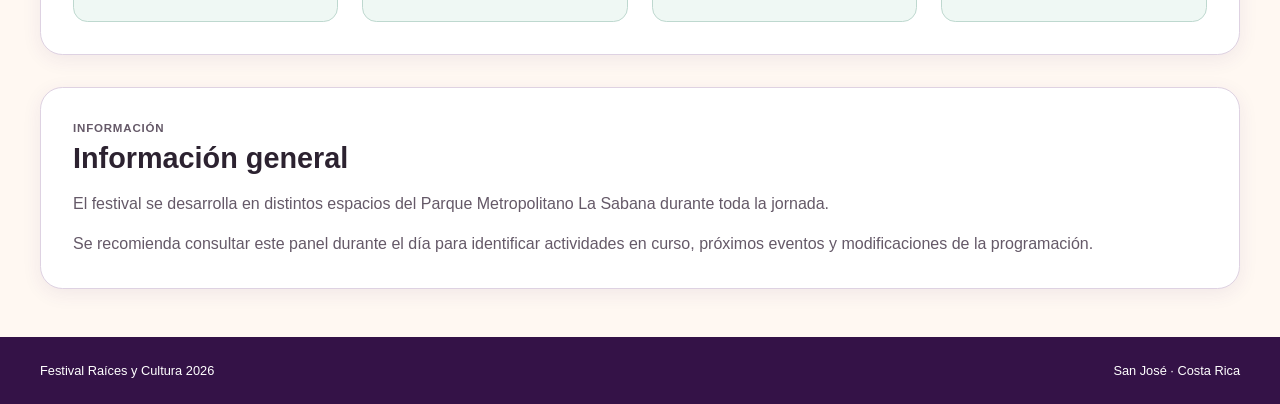
==== commit 245c7965: "Completa adaptabilidad y accesibilidad del caso 2 y conclusion del mismo" ====
--- a/caso2/index.html
+++ b/caso2/index.html
@@ -5,9 +5,9 @@
     <meta charset="UTF-8">
 
     <!--
-        La interfaz se desarrolla bajo un enfoque mobile-first.
-        Esta meta permite que el navegador utilice correctamente
-        el ancho real del dispositivo.
+        La interfaz utiliza un enfoque mobile-first.
+        viewport permite trabajar con el ancho real
+        del dispositivo.
     -->
     <meta name="viewport" content="width=device-width, initial-scale=1.0">
 
@@ -25,8 +25,9 @@
 <body>
 
     <!--
-        Enlace de accesibilidad para navegación con teclado.
-        Se vuelve visible cuando recibe foco.
+        Accesibilidad:
+        permite saltar directamente al contenido principal
+        mediante navegación con teclado.
     -->
     <a
         class="salto-contenido"
@@ -64,8 +65,8 @@
 
 
             <!--
-                Datos generales solicitados por la consigna:
-                fecha, ubicación y horario general.
+                Información general del evento:
+                fecha, ubicación y horario.
             -->
             <div
                 class="datos-festival"
@@ -117,11 +118,8 @@
 
         <!-- =================================================
              NAVEGACIÓN PRINCIPAL
-             =================================================
-
-             Flexbox resuelve la distribución de los enlaces
-             porque constituye una estructura unidimensional.
-        -->
+             FLEXBOX
+             ================================================= -->
         <nav
             class="navegacion-principal"
             aria-label="Navegación del festival"
@@ -175,17 +173,8 @@
 
     <!-- =====================================================
          CONTENIDO PRINCIPAL
-         =====================================================
-
-         A partir de este commit, <main> constituye el Grid
-         principal del Caso 2.
-
-         El Grid base conserva una sola columna porque seguimos
-         aplicando mobile-first.
-
-         En el Commit 11 estas mismas áreas serán reorganizadas
-         para tableta y escritorio mediante media queries.
-    -->
+         CSS GRID
+         ===================================================== -->
     <main
         id="contenido-principal"
         class="contenedor contenido-festival"
@@ -236,13 +225,59 @@
                      ========================================= -->
                 <article class="actividad-actual">
 
+                    <header class="actividad-encabezado">
+
+                        <p class="tipo-actividad">
+                            Música · Concierto
+                        </p>
+
+                        <h3>
+                            Los Viajeros
+                        </h3>
+
+                    </header>
+
+
+                    <dl class="actividad-datos">
+
+                        <div class="dato-actividad">
+
+                            <dt>
+                                Escenario
+                            </dt>
+
+                            <dd>
+                                Escenario Central
+                            </dd>
+
+                        </div>
+
+
+                        <div class="dato-actividad">
+
+                            <dt>
+                                Horario
+                            </dt>
+
+                            <dd>
+                                <time datetime="14:00">
+                                    14:00
+                                </time>
+                                –
+                                <time datetime="15:00">
+                                    15:00
+                                </time>
+                            </dd>
+
+                        </div>
+
+                    </dl>
+
+
                     <!--
-                        Esta etiqueta será posicionada de forma
-                        absoluta dentro de la tarjeta.
-
-                        La tarjeta utiliza position: relative,
-                        por lo que la etiqueta permanece asociada
-                        únicamente a esta actividad.
+                        Se mantiene al final en el orden semántico
+                        del documento, aunque visualmente CSS lo
+                        posiciona en la parte superior.
                     -->
                     <footer class="actividad-pie">
 
@@ -257,51 +292,6 @@
                         </span>
 
                     </footer>
-
-
-                    <header class="actividad-encabezado">
-
-                        <p class="tipo-actividad">
-                            Música · Concierto
-                        </p>
-
-                        <h3>
-                            Los Viajeros
-                        </h3>
-
-                    </header>
-
-
-                    <dl class="actividad-datos">
-
-                        <div class="dato-actividad">
-
-                            <dt>
-                                Escenario
-                            </dt>
-
-                            <dd>
-                                Escenario Central
-                            </dd>
-
-                        </div>
-
-
-                        <div class="dato-actividad">
-
-                            <dt>
-                                Horario
-                            </dt>
-
-                            <dd>
-                                <time datetime="14:00">14:00</time>
-                                –
-                                <time datetime="15:00">15:00</time>
-                            </dd>
-
-                        </div>
-
-                    </dl>
 
                 </article>
 
@@ -311,6 +301,55 @@
                      ========================================= -->
                 <article class="actividad-actual">
 
+                    <header class="actividad-encabezado">
+
+                        <p class="tipo-actividad">
+                            Teatro · Comedia
+                        </p>
+
+                        <h3>
+                            Historias del Barrio
+                        </h3>
+
+                    </header>
+
+
+                    <dl class="actividad-datos">
+
+                        <div class="dato-actividad">
+
+                            <dt>
+                                Escenario
+                            </dt>
+
+                            <dd>
+                                Teatro
+                            </dd>
+
+                        </div>
+
+
+                        <div class="dato-actividad">
+
+                            <dt>
+                                Horario
+                            </dt>
+
+                            <dd>
+                                <time datetime="14:15">
+                                    14:15
+                                </time>
+                                –
+                                <time datetime="15:10">
+                                    15:10
+                                </time>
+                            </dd>
+
+                        </div>
+
+                    </dl>
+
+
                     <footer class="actividad-pie">
 
                         <span class="estado-en-vivo">
@@ -324,51 +363,6 @@
                         </span>
 
                     </footer>
-
-
-                    <header class="actividad-encabezado">
-
-                        <p class="tipo-actividad">
-                            Teatro · Comedia
-                        </p>
-
-                        <h3>
-                            Historias del Barrio
-                        </h3>
-
-                    </header>
-
-
-                    <dl class="actividad-datos">
-
-                        <div class="dato-actividad">
-
-                            <dt>
-                                Escenario
-                            </dt>
-
-                            <dd>
-                                Teatro
-                            </dd>
-
-                        </div>
-
-
-                        <div class="dato-actividad">
-
-                            <dt>
-                                Horario
-                            </dt>
-
-                            <dd>
-                                <time datetime="14:15">14:15</time>
-                                –
-                                <time datetime="15:10">15:10</time>
-                            </dd>
-
-                        </div>
-
-                    </dl>
 
                 </article>
 
@@ -378,6 +372,55 @@
                      ========================================= -->
                 <article class="actividad-actual">
 
+                    <header class="actividad-encabezado">
+
+                        <p class="tipo-actividad">
+                            Actividad infantil · Taller
+                        </p>
+
+                        <h3>
+                            Pequeños Exploradores
+                        </h3>
+
+                    </header>
+
+
+                    <dl class="actividad-datos">
+
+                        <div class="dato-actividad">
+
+                            <dt>
+                                Escenario
+                            </dt>
+
+                            <dd>
+                                Zona Familiar
+                            </dd>
+
+                        </div>
+
+
+                        <div class="dato-actividad">
+
+                            <dt>
+                                Horario
+                            </dt>
+
+                            <dd>
+                                <time datetime="14:00">
+                                    14:00
+                                </time>
+                                –
+                                <time datetime="14:50">
+                                    14:50
+                                </time>
+                            </dd>
+
+                        </div>
+
+                    </dl>
+
+
                     <footer class="actividad-pie">
 
                         <span class="estado-en-vivo">
@@ -391,51 +434,6 @@
                         </span>
 
                     </footer>
-
-
-                    <header class="actividad-encabezado">
-
-                        <p class="tipo-actividad">
-                            Actividad infantil · Taller
-                        </p>
-
-                        <h3>
-                            Pequeños Exploradores
-                        </h3>
-
-                    </header>
-
-
-                    <dl class="actividad-datos">
-
-                        <div class="dato-actividad">
-
-                            <dt>
-                                Escenario
-                            </dt>
-
-                            <dd>
-                                Zona Familiar
-                            </dd>
-
-                        </div>
-
-
-                        <div class="dato-actividad">
-
-                            <dt>
-                                Horario
-                            </dt>
-
-                            <dd>
-                                <time datetime="14:00">14:00</time>
-                                –
-                                <time datetime="14:50">14:50</time>
-                            </dd>
-
-                        </div>
-
-                    </dl>
 
                 </article>
 
@@ -471,10 +469,6 @@
             </header>
 
 
-            <!--
-                Se utiliza una lista ordenada porque existe
-                un orden cronológico significativo.
-            -->
             <ol class="lista-proximas">
 
 
@@ -853,7 +847,9 @@
 
                         <li>
                             <time datetime="19:15">19:15</time>
-                            <span>Conversatorio de artistas</span>
+                            <span>
+                                Conversatorio de artistas
+                            </span>
                         </li>
 
                     </ol>
@@ -946,7 +942,7 @@
             <div class="lista-cambios">
 
 
-                <!-- TRASLADO -->
+                <!-- ACTIVIDAD TRASLADADA -->
                 <article class="cambio cambio-traslado">
 
                     <header class="cambio-encabezado">
--- a/caso2/css/estilos.css
+++ b/caso2/css/estilos.css
@@ -2,20 +2,21 @@
    CASO 2
    PANEL PÚBLICO DE INFORMACIÓN DE UN FESTIVAL
 
-   Commit 10:
-   - Se mantiene todo el contenido obligatorio.
-   - El contenido principal pasa a utilizar CSS Grid.
-   - Se definen áreas para Ahora, Programación, Escenarios,
-     Cambios, Servicios e Información.
-   - El Grid base conserva una columna por ser mobile-first.
-   - Flexbox continúa resolviendo elementos internos.
-   - Las etiquetas "En este momento" utilizan
-     position:absolute dentro de tarjetas relativas.
-   - El posicionamiento no sustituye Grid ni Flexbox.
-   - Se evita !important.
-
-   En el Commit 11 se añadirán los breakpoints definitivos
-   para tableta y escritorio.
+   Commit 11 - Versión final del Caso 2
+
+   Características:
+   - Enfoque mobile-first.
+   - CSS Grid para estructura principal.
+   - CSS Grid para escenarios y servicios.
+   - Flexbox para componentes unidimensionales.
+   - Position relative + absolute para etiquetas "En vivo".
+   - Adaptación teléfono, tableta y escritorio.
+   - Estados y avisos que no dependen únicamente del color.
+   - Variables CSS y unidades relativas.
+   - Control de overflow mediante diseño.
+   - Navegación y foco accesible.
+   - Reglas para imágenes adaptables.
+   - No se utiliza !important.
    ========================================================== */
 
 
@@ -25,7 +26,7 @@
 
 :root {
 
-    /* Identidad visual */
+    /* Identidad */
     --color-primario: #502070;
     --color-primario-oscuro: #341247;
     --color-secundario: #d95d39;
@@ -44,7 +45,7 @@
     --color-infantil: #28705a;
     --color-gastronomia: #a54924;
 
-    /* Cambios */
+    /* Cambios importantes */
     --color-traslado: #385e8d;
     --color-traslado-fondo: #edf4fb;
 
@@ -109,7 +110,7 @@
 
 
 /* ==========================================================
-   2. MODELO DE CAJA GLOBAL
+   2. MODELO DE CAJA
    ========================================================== */
 
 *,
@@ -148,6 +149,7 @@
 
 .contenedor {
     width: 92%;
+
     max-width:
         var(--ancho-contenido);
 
@@ -168,7 +170,7 @@
 
 
 /* ==========================================================
-   5. TIPOGRAFÍA
+   5. TIPOGRAFÍA ADAPTABLE
    ========================================================== */
 
 h1,
@@ -185,7 +187,9 @@
     margin-bottom:
         var(--espacio-sm);
 
-    font-size: 2rem;
+    font-size:
+        clamp(2rem, 6vw, 3.2rem);
+
     line-height: 1.05;
 }
 
@@ -194,7 +198,9 @@
     margin-bottom:
         var(--espacio-xs);
 
-    font-size: 1.45rem;
+    font-size:
+        clamp(1.4rem, 3vw, 1.8rem);
+
     line-height: 1.2;
 }
 
@@ -215,7 +221,8 @@
 
 
 /* ==========================================================
-   6. ACCESIBILIDAD: SALTO AL CONTENIDO
+   6. ACCESIBILIDAD
+   SALTAR AL CONTENIDO
    ========================================================== */
 
 .salto-contenido {
@@ -307,7 +314,7 @@
 
 
 /* ==========================================================
-   8. DATOS DEL FESTIVAL
+   8. DATOS GENERALES
    FLEXBOX
    ========================================================== */
 
@@ -321,6 +328,10 @@
 
 
 .dato-evento {
+    flex: 1 1 10rem;
+
+    min-width: 0;
+
     margin-bottom: 0;
 
     padding:
@@ -333,7 +344,7 @@
     border:
         0.0625rem
         solid
-        rgba(255, 255, 255, 0.15);
+        rgba(255, 255, 255, 0.18);
 
     border-radius:
         var(--radio-md);
@@ -360,6 +371,8 @@
     display: block;
 
     font-size: 0.9rem;
+
+    overflow-wrap: anywhere;
 }
 
 
@@ -436,7 +449,10 @@
         var(--color-foco);
 
     outline-offset:
-        0.1rem;
+        0.12rem;
+
+    background-color:
+        rgba(255, 255, 255, 0.12);
 }
 
 
@@ -450,18 +466,18 @@
 
 
 /* ==========================================================
-   10. GRID PRINCIPAL DEL FESTIVAL
+   10. GRID PRINCIPAL
+   TELÉFONO
    ========================================================== */
 
 /*
-   Este es el layout principal del Caso 2.
-
-   La configuración base conserva una sola columna
-   debido al enfoque mobile-first.
-
-   Se utilizan nombres de áreas para que la posterior
-   reorganización de tableta/escritorio pueda realizarse
-   sin modificar el HTML.
+   La configuración base corresponde a teléfono.
+
+   "Ahora" aparece primero.
+
+   Los cambios importantes aparecen inmediatamente después
+   para que las modificaciones relevantes sean fáciles
+   de localizar durante el festival.
 */
 .contenido-festival {
     display: grid;
@@ -471,9 +487,9 @@
 
     grid-template-areas:
         "ahora"
+        "cambios"
         "programacion"
         "escenarios"
-        "cambios"
         "servicios"
         "informacion";
 
@@ -488,10 +504,7 @@
 }
 
 
-/* ==========================================================
-   11. ÁREAS DEL GRID PRINCIPAL
-   ========================================================== */
-
+/* Áreas principales */
 .ahora {
     grid-area: ahora;
 }
@@ -523,16 +536,9 @@
 
 
 /* ==========================================================
-   12. SECCIONES PRINCIPALES
-   ========================================================== */
-
-/*
-   El espacio entre secciones ya es responsabilidad del
-   gap del Grid principal.
-
-   Por esa razón no necesitamos margin-bottom para
-   construir el layout.
-*/
+   11. SECCIONES
+   ========================================================== */
+
 .seccion {
     min-width: 0;
 
@@ -556,7 +562,7 @@
         var(--sombra-suave);
 
     scroll-margin-top:
-        var(--espacio-md);
+        var(--espacio-lg);
 }
 
 
@@ -589,7 +595,7 @@
 
 
 /* ==========================================================
-   13. SECCIÓN AHORA
+   12. AHORA
    ========================================================== */
 
 .ahora {
@@ -645,7 +651,7 @@
 
 
 /* ==========================================================
-   14. ACTIVIDADES ACTUALES
+   13. ACTIVIDADES ACTUALES
    FLEXBOX
    ========================================================== */
 
@@ -659,25 +665,17 @@
 
 
 /* ==========================================================
-   15. TARJETAS ACTUALES
+   14. TARJETA ACTUAL
    POSITION RELATIVE
    ========================================================== */
 
-/*
-   Cada actividad crea su propio contexto de
-   posicionamiento.
-
-   La etiqueta "En este momento" se posiciona respecto
-   a esta tarjeta y no respecto a la página completa.
-*/
 .actividad-actual {
     position: relative;
 
     min-width: 0;
 
     /*
-        El espacio superior adicional evita que la
-        etiqueta absoluta tape el contenido.
+        Espacio reservado para la etiqueta posicionada.
     */
     padding:
         4.25rem
@@ -703,17 +701,18 @@
 
 
 /* ==========================================================
-   16. ETIQUETA "EN ESTE MOMENTO"
+   15. ETIQUETA EN VIVO
    POSITION ABSOLUTE
    ========================================================== */
 
 /*
-   Este es el uso justificado de position del Caso 2.
-
-   No construye el layout de la página.
-
-   Únicamente superpone una etiqueta contextual sobre
-   cada tarjeta que representa una actividad en curso.
+   Uso justificado de position:
+
+   La etiqueta se superpone visualmente dentro de
+   una tarjeta relativa.
+
+   Grid y Flexbox continúan siendo responsables
+   del layout general.
 */
 .actividad-pie {
     position: absolute;
@@ -763,7 +762,7 @@
 
 
 /* ==========================================================
-   17. ENCABEZADO Y DATOS DE ACTIVIDADES ACTUALES
+   16. INFORMACIÓN ACTIVIDAD ACTUAL
    ========================================================== */
 
 .actividad-encabezado {
@@ -840,7 +839,7 @@
 
 
 /* ==========================================================
-   18. PRÓXIMAS ACTIVIDADES
+   17. PRÓXIMAS ACTIVIDADES
    FLEXBOX
    ========================================================== */
 
@@ -944,7 +943,7 @@
 
 
 /* ==========================================================
-   19. CATEGORÍAS
+   18. CATEGORÍAS
    ========================================================== */
 
 .categoria-actividad {
@@ -1013,16 +1012,10 @@
 
 
 /* ==========================================================
-   20. PROGRAMACIÓN POR ESCENARIOS
+   19. ESCENARIOS
    CSS GRID
    ========================================================== */
 
-/*
-   Grid es apropiado aquí porque la colección deberá
-   permitir comparar varios escenarios en filas y columnas.
-
-   La configuración inicial conserva una columna.
-*/
 .grid-escenarios {
     display: grid;
 
@@ -1033,10 +1026,6 @@
         var(--espacio-md);
 }
 
-
-/* ==========================================================
-   21. TARJETAS DE ESCENARIO
-   ========================================================== */
 
 .tarjeta-escenario {
     min-width: 0;
@@ -1107,6 +1096,11 @@
 }
 
 
+.escenario-encabezado > div {
+    min-width: 0;
+}
+
+
 .escenario-tipo {
     margin-bottom:
         var(--espacio-2xs);
@@ -1122,11 +1116,6 @@
 }
 
 
-.escenario-encabezado > div {
-    min-width: 0;
-}
-
-
 .escenario-encabezado h3 {
     margin-bottom: 0;
 
@@ -1135,7 +1124,7 @@
 
 
 /* ==========================================================
-   22. PROGRAMACIÓN INTERNA
+   20. PROGRAMACIÓN DE ESCENARIO
    FLEXBOX
    ========================================================== */
 
@@ -1203,8 +1192,7 @@
 
 
 /* ==========================================================
-   23. CAMBIOS IMPORTANTES
-   FLEXBOX
+   21. CAMBIOS IMPORTANTES
    ========================================================== */
 
 .lista-cambios {
@@ -1267,8 +1255,7 @@
         solid
         currentColor;
 
-    border-radius:
-        50%;
+    border-radius: 50%;
 }
 
 
@@ -1327,9 +1314,7 @@
 }
 
 
-/* ==========================================================
-   24. TIPOS DE CAMBIO
-   ========================================================== */
+/* Tipos de cambios */
 
 .cambio-traslado {
     color:
@@ -1403,7 +1388,7 @@
 
 
 /* ==========================================================
-   25. SERVICIOS
+   22. SERVICIOS
    CSS GRID
    ========================================================== */
 
@@ -1496,6 +1481,8 @@
     margin-bottom: 0;
 
     font-size: 1rem;
+
+    overflow-wrap: anywhere;
 }
 
 
@@ -1550,7 +1537,7 @@
 
 
 /* ==========================================================
-   26. INFORMACIÓN GENERAL
+   23. INFORMACIÓN GENERAL
    ========================================================== */
 
 .seccion-informacion p {
@@ -1565,7 +1552,7 @@
 
 
 /* ==========================================================
-   27. PIE DE PÁGINA
+   24. PIE DE PÁGINA
    ========================================================== */
 
 .pie-pagina {
@@ -1597,7 +1584,277 @@
 
 
 /* ==========================================================
-   28. MOVIMIENTO REDUCIDO
+   25. TABLETA
+   601px APROXIMADAMENTE
+   ========================================================== */
+
+/*
+   37.5625rem equivale aproximadamente a 601px
+   usando el tamaño raíz habitual de 16px.
+
+   Este breakpoint comienza cuando existe espacio suficiente
+   para introducir dos columnas sin comprometer la lectura.
+*/
+@media (min-width: 37.5625rem) {
+
+    /* ------------------------------------------------------
+       Contenedor
+       ------------------------------------------------------ */
+
+    .contenedor {
+        width: 94%;
+    }
+
+
+    /* ------------------------------------------------------
+       Datos generales en fila
+       ------------------------------------------------------ */
+
+    .datos-festival {
+        flex-direction: row;
+        flex-wrap: wrap;
+    }
+
+
+    /* ------------------------------------------------------
+       GRID PRINCIPAL DE TABLETA
+       ------------------------------------------------------ */
+
+    .contenido-festival {
+        grid-template-columns:
+            repeat(2, minmax(0, 1fr));
+
+        grid-template-areas:
+            "ahora ahora"
+            "cambios programacion"
+            "escenarios escenarios"
+            "servicios servicios"
+            "informacion informacion";
+
+        gap:
+            var(--espacio-lg);
+
+        padding-block:
+            var(--espacio-xl);
+    }
+
+
+    /* ------------------------------------------------------
+       AHORA
+
+       Las actividades pueden comenzar a compartir fila.
+       Flexbox sigue siendo responsable de esta colección.
+       ------------------------------------------------------ */
+
+    .actividades-ahora {
+        flex-direction: row;
+        flex-wrap: wrap;
+    }
+
+
+    .actividad-actual {
+        flex:
+            1
+            1
+            calc(50% - var(--espacio-md));
+    }
+
+
+    /*
+        La tercera actividad puede aprovechar el espacio
+        restante sin generar columnas rígidas.
+    */
+
+
+    /* ------------------------------------------------------
+       ESCENARIOS
+       Dos columnas
+       ------------------------------------------------------ */
+
+    .grid-escenarios {
+        grid-template-columns:
+            repeat(2, minmax(0, 1fr));
+    }
+
+
+    /* ------------------------------------------------------
+       SERVICIOS
+       Dos columnas
+       ------------------------------------------------------ */
+
+    .grid-servicios {
+        grid-template-columns:
+            repeat(2, minmax(0, 1fr));
+    }
+
+
+    /* ------------------------------------------------------
+       PIE
+       ------------------------------------------------------ */
+
+    .contenido-pie {
+        flex-direction: row;
+
+        justify-content: space-between;
+        align-items: center;
+
+        gap:
+            var(--espacio-lg);
+    }
+
+}
+
+
+/* ==========================================================
+   26. ESCRITORIO
+   1024px APROXIMADAMENTE
+   ========================================================== */
+
+@media (min-width: 64rem) {
+
+    /* ------------------------------------------------------
+       ENCABEZADO
+       ------------------------------------------------------ */
+
+    .encabezado-contenido {
+        flex-direction: row;
+
+        justify-content: space-between;
+        align-items: flex-end;
+
+        gap:
+            var(--espacio-xl);
+    }
+
+
+    .identidad-festival {
+        flex:
+            1
+            1
+            32rem;
+    }
+
+
+    .datos-festival {
+        flex:
+            1
+            1
+            34rem;
+
+        flex-wrap: nowrap;
+    }
+
+
+    /* ------------------------------------------------------
+       Navegación distribuida uniformemente
+       ------------------------------------------------------ */
+
+    .lista-navegacion li {
+        flex:
+            1
+            1
+            0;
+    }
+
+
+    /* ------------------------------------------------------
+       GRID PRINCIPAL DE ESCRITORIO
+
+       Doce columnas ofrecen mayor control de proporciones.
+
+       "Ahora" ocupa el ancho completo por su importancia.
+
+       Programación y cambios comparten una fila.
+
+       Escenarios aprovecha todo el ancho para permitir
+       comparación simultánea.
+
+       Servicios e información quedan posteriormente.
+       ------------------------------------------------------ */
+
+    .contenido-festival {
+        grid-template-columns:
+            repeat(12, minmax(0, 1fr));
+
+        grid-template-areas:
+            "ahora ahora ahora ahora ahora ahora ahora ahora ahora ahora ahora ahora"
+            "programacion programacion programacion programacion programacion programacion programacion cambios cambios cambios cambios cambios"
+            "escenarios escenarios escenarios escenarios escenarios escenarios escenarios escenarios escenarios escenarios escenarios escenarios"
+            "servicios servicios servicios servicios servicios servicios servicios servicios servicios servicios servicios servicios"
+            "informacion informacion informacion informacion informacion informacion informacion informacion informacion informacion informacion informacion";
+
+        gap:
+            var(--espacio-xl);
+
+        padding-block:
+            var(--espacio-xl)
+            var(--espacio-2xl);
+    }
+
+
+    /* ------------------------------------------------------
+       Secciones con mayor respiración
+       ------------------------------------------------------ */
+
+    .seccion {
+        padding:
+            var(--espacio-xl);
+    }
+
+
+    /* ------------------------------------------------------
+       AHORA
+       Tres actividades simultáneamente
+       ------------------------------------------------------ */
+
+    .actividades-ahora {
+        flex-wrap: nowrap;
+    }
+
+
+    .actividad-actual {
+        flex:
+            1
+            1
+            0;
+    }
+
+
+    /* ------------------------------------------------------
+       ESCENARIOS
+       Cuatro columnas
+
+       Esta vista permite comparar de forma inmediata:
+       Central | Teatro | Cultural | Familiar
+       ------------------------------------------------------ */
+
+    .grid-escenarios {
+        grid-template-columns:
+            repeat(4, minmax(0, 1fr));
+
+        gap:
+            var(--espacio-lg);
+    }
+
+
+    /* ------------------------------------------------------
+       SERVICIOS
+       Cuatro por fila
+       ------------------------------------------------------ */
+
+    .grid-servicios {
+        grid-template-columns:
+            repeat(4, minmax(0, 1fr));
+
+        gap:
+            var(--espacio-lg);
+    }
+
+}
+
+
+/* ==========================================================
+   27. MOVIMIENTO REDUCIDO
    ========================================================== */
 
 @media (prefers-reduced-motion: reduce) {
